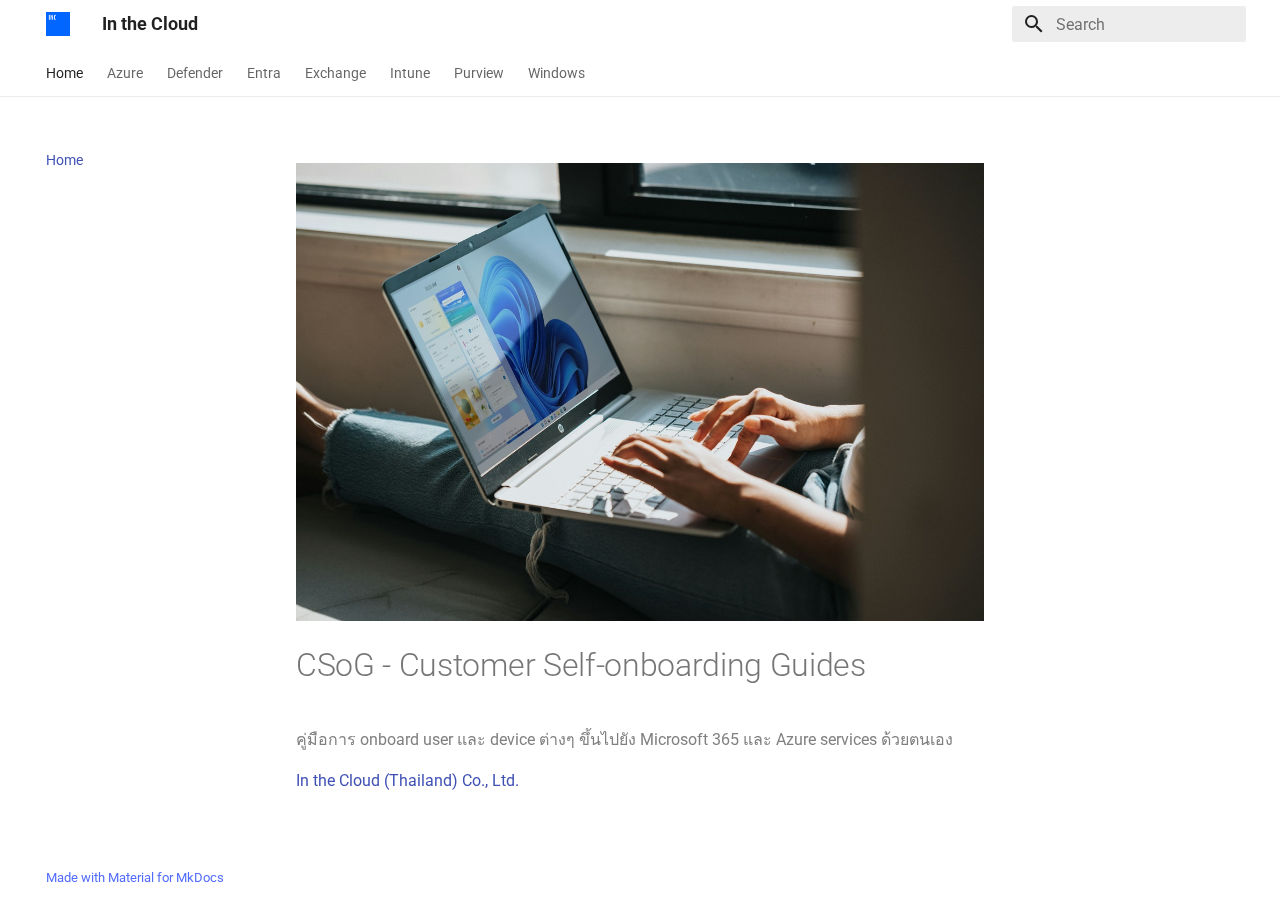
==== index.html @ 85df4d13 "Deployed  with MkDocs version: 1.6.0" ====
<!doctype html>
<html lang="en" class="no-js">
  <head>
    
      <meta charset="utf-8">
      <meta name="viewport" content="width=device-width,initial-scale=1">
      
      
      
        <link rel="canonical" href="https://inthecloud.co.th/cog/">
      
      
      
        <link rel="next" href="ms/defender/Pilot%20and%20deploy%20Microsoft%20Defender%20for%20Identity/">
      
      
      <link rel="icon" href="assets/images/favicon.png">
      <meta name="generator" content="mkdocs-1.6.0, mkdocs-material-9.5.24">
    
    
      
        <title>In the Cloud</title>
      
    
    
      <link rel="stylesheet" href="assets/stylesheets/main.6543a935.min.css">
      
        
        <link rel="stylesheet" href="assets/stylesheets/palette.06af60db.min.css">
      
      


    
    
      
    
    
      
        
        
        <link rel="preconnect" href="https://fonts.gstatic.com" crossorigin>
        <link rel="stylesheet" href="https://fonts.googleapis.com/css?family=Roboto:300,300i,400,400i,700,700i%7CRoboto+Mono:400,400i,700,700i&display=fallback">
        <style>:root{--md-text-font:"Roboto";--md-code-font:"Roboto Mono"}</style>
      
    
    
      <link rel="stylesheet" href="stylesheets/extra.css">
    
    <script>__md_scope=new URL(".",location),__md_hash=e=>[...e].reduce((e,_)=>(e<<5)-e+_.charCodeAt(0),0),__md_get=(e,_=localStorage,t=__md_scope)=>JSON.parse(_.getItem(t.pathname+"."+e)),__md_set=(e,_,t=localStorage,a=__md_scope)=>{try{t.setItem(a.pathname+"."+e,JSON.stringify(_))}catch(e){}}</script>
    
      

    
    
    
  </head>
  
  
    
    
    
    
    
    <body dir="ltr" data-md-color-scheme="default" data-md-color-primary="white" data-md-color-accent="indigo">
  
    
    <input class="md-toggle" data-md-toggle="drawer" type="checkbox" id="__drawer" autocomplete="off">
    <input class="md-toggle" data-md-toggle="search" type="checkbox" id="__search" autocomplete="off">
    <label class="md-overlay" for="__drawer"></label>
    <div data-md-component="skip">
      
        
        <a href="#csog-customer-self-onboarding-guides" class="md-skip">
          Skip to content
        </a>
      
    </div>
    <div data-md-component="announce">
      
    </div>
    
    
      

<header class="md-header" data-md-component="header">
  <nav class="md-header__inner md-grid" aria-label="Header">
    <a href="." title="In the Cloud" class="md-header__button md-logo" aria-label="In the Cloud" data-md-component="logo">
      
  <img src="assets/logo.png" alt="logo">

    </a>
    <label class="md-header__button md-icon" for="__drawer">
      
      <svg xmlns="http://www.w3.org/2000/svg" viewBox="0 0 24 24"><path d="M3 6h18v2H3V6m0 5h18v2H3v-2m0 5h18v2H3v-2Z"/></svg>
    </label>
    <div class="md-header__title" data-md-component="header-title">
      <div class="md-header__ellipsis">
        <div class="md-header__topic">
          <span class="md-ellipsis">
            In the Cloud
          </span>
        </div>
        <div class="md-header__topic" data-md-component="header-topic">
          <span class="md-ellipsis">
            
              Home
            
          </span>
        </div>
      </div>
    </div>
    
      
    
    
    
    
      <label class="md-header__button md-icon" for="__search">
        
        <svg xmlns="http://www.w3.org/2000/svg" viewBox="0 0 24 24"><path d="M9.5 3A6.5 6.5 0 0 1 16 9.5c0 1.61-.59 3.09-1.56 4.23l.27.27h.79l5 5-1.5 1.5-5-5v-.79l-.27-.27A6.516 6.516 0 0 1 9.5 16 6.5 6.5 0 0 1 3 9.5 6.5 6.5 0 0 1 9.5 3m0 2C7 5 5 7 5 9.5S7 14 9.5 14 14 12 14 9.5 12 5 9.5 5Z"/></svg>
      </label>
      <div class="md-search" data-md-component="search" role="dialog">
  <label class="md-search__overlay" for="__search"></label>
  <div class="md-search__inner" role="search">
    <form class="md-search__form" name="search">
      <input type="text" class="md-search__input" name="query" aria-label="Search" placeholder="Search" autocapitalize="off" autocorrect="off" autocomplete="off" spellcheck="false" data-md-component="search-query" required>
      <label class="md-search__icon md-icon" for="__search">
        
        <svg xmlns="http://www.w3.org/2000/svg" viewBox="0 0 24 24"><path d="M9.5 3A6.5 6.5 0 0 1 16 9.5c0 1.61-.59 3.09-1.56 4.23l.27.27h.79l5 5-1.5 1.5-5-5v-.79l-.27-.27A6.516 6.516 0 0 1 9.5 16 6.5 6.5 0 0 1 3 9.5 6.5 6.5 0 0 1 9.5 3m0 2C7 5 5 7 5 9.5S7 14 9.5 14 14 12 14 9.5 12 5 9.5 5Z"/></svg>
        
        <svg xmlns="http://www.w3.org/2000/svg" viewBox="0 0 24 24"><path d="M20 11v2H8l5.5 5.5-1.42 1.42L4.16 12l7.92-7.92L13.5 5.5 8 11h12Z"/></svg>
      </label>
      <nav class="md-search__options" aria-label="Search">
        
        <button type="reset" class="md-search__icon md-icon" title="Clear" aria-label="Clear" tabindex="-1">
          
          <svg xmlns="http://www.w3.org/2000/svg" viewBox="0 0 24 24"><path d="M19 6.41 17.59 5 12 10.59 6.41 5 5 6.41 10.59 12 5 17.59 6.41 19 12 13.41 17.59 19 19 17.59 13.41 12 19 6.41Z"/></svg>
        </button>
      </nav>
      
    </form>
    <div class="md-search__output">
      <div class="md-search__scrollwrap" data-md-scrollfix>
        <div class="md-search-result" data-md-component="search-result">
          <div class="md-search-result__meta">
            Initializing search
          </div>
          <ol class="md-search-result__list" role="presentation"></ol>
        </div>
      </div>
    </div>
  </div>
</div>
    
    
  </nav>
  
</header>
    
    <div class="md-container" data-md-component="container">
      
      
        
          
            
<nav class="md-tabs" aria-label="Tabs" data-md-component="tabs">
  <div class="md-grid">
    <ul class="md-tabs__list">
      
        
  
  
    
  
  
    <li class="md-tabs__item md-tabs__item--active">
      <a href="." class="md-tabs__link">
        
  
    
  
  Home

      </a>
    </li>
  

      
        
  
  
  
    
    
      <li class="md-tabs__item">
        <a href="ms/defender/Pilot%20and%20deploy%20Microsoft%20Defender%20for%20Identity/" class="md-tabs__link">
          
  
  Azure

        </a>
      </li>
    
  

      
        
  
  
  
    
    
      <li class="md-tabs__item">
        <a href="ms/defender/Pilot%20and%20deploy%20Microsoft%20Defender%20for%20Identity/" class="md-tabs__link">
          
  
  Defender

        </a>
      </li>
    
  

      
        
  
  
  
    
    
      <li class="md-tabs__item">
        <a href="ms/defender/Pilot%20and%20deploy%20Microsoft%20Defender%20for%20Identity/" class="md-tabs__link">
          
  
  Entra

        </a>
      </li>
    
  

      
        
  
  
  
    
    
      <li class="md-tabs__item">
        <a href="ms/defender/Pilot%20and%20deploy%20Microsoft%20Defender%20for%20Identity/" class="md-tabs__link">
          
  
  Exchange

        </a>
      </li>
    
  

      
        
  
  
  
    
    
      <li class="md-tabs__item">
        <a href="ms/defender/Pilot%20and%20deploy%20Microsoft%20Defender%20for%20Identity/" class="md-tabs__link">
          
  
  Intune

        </a>
      </li>
    
  

      
        
  
  
  
    
    
      <li class="md-tabs__item">
        <a href="ms/defender/Pilot%20and%20deploy%20Microsoft%20Defender%20for%20Identity/" class="md-tabs__link">
          
  
  Purview

        </a>
      </li>
    
  

      
        
  
  
  
    
    
      <li class="md-tabs__item">
        <a href="ms/defender/Pilot%20and%20deploy%20Microsoft%20Defender%20for%20Identity/" class="md-tabs__link">
          
  
  Windows

        </a>
      </li>
    
  

      
    </ul>
  </div>
</nav>
          
        
      
      <main class="md-main" data-md-component="main">
        <div class="md-main__inner md-grid">
          
            
              
              <div class="md-sidebar md-sidebar--primary" data-md-component="sidebar" data-md-type="navigation" >
                <div class="md-sidebar__scrollwrap">
                  <div class="md-sidebar__inner">
                    


  


<nav class="md-nav md-nav--primary md-nav--lifted" aria-label="Navigation" data-md-level="0">
  <label class="md-nav__title" for="__drawer">
    <a href="." title="In the Cloud" class="md-nav__button md-logo" aria-label="In the Cloud" data-md-component="logo">
      
  <img src="assets/logo.png" alt="logo">

    </a>
    In the Cloud
  </label>
  
  <ul class="md-nav__list" data-md-scrollfix>
    
      
      
  
  
    
  
  
  
    <li class="md-nav__item md-nav__item--active">
      
      <input class="md-nav__toggle md-toggle" type="checkbox" id="__toc">
      
      
        
      
      
      <a href="." class="md-nav__link md-nav__link--active">
        
  
  <span class="md-ellipsis">
    Home
  </span>
  

      </a>
      
    </li>
  

    
      
      
  
  
  
  
    
    
    
      
      
    
    
    <li class="md-nav__item md-nav__item--nested">
      
        
        
        <input class="md-nav__toggle md-toggle " type="checkbox" id="__nav_2" >
        
          
          <label class="md-nav__link" for="__nav_2" id="__nav_2_label" tabindex="0">
            
  
  <span class="md-ellipsis">
    Azure
  </span>
  

            <span class="md-nav__icon md-icon"></span>
          </label>
        
        <nav class="md-nav" data-md-level="1" aria-labelledby="__nav_2_label" aria-expanded="false">
          <label class="md-nav__title" for="__nav_2">
            <span class="md-nav__icon md-icon"></span>
            Azure
          </label>
          <ul class="md-nav__list" data-md-scrollfix>
            
              
                
  
  
  
  
    <li class="md-nav__item">
      <a href="ms/defender/Pilot%20and%20deploy%20Microsoft%20Defender%20for%20Identity/" class="md-nav__link">
        
  
  <span class="md-ellipsis">
    Connect hybrid machines with Azure Arc-enabled servers
  </span>
  

      </a>
    </li>
  

              
            
              
                
  
  
  
  
    <li class="md-nav__item">
      <a href="ms/defender/Pilot%20and%20deploy%20Microsoft%20Defender%20for%20Identity/" class="md-nav__link">
        
  
  <span class="md-ellipsis">
    Connect hybrid machines with Azure Arc-enabled servers
  </span>
  

      </a>
    </li>
  

              
            
          </ul>
        </nav>
      
    </li>
  

    
      
      
  
  
  
  
    
    
    
      
      
    
    
    <li class="md-nav__item md-nav__item--nested">
      
        
        
        <input class="md-nav__toggle md-toggle " type="checkbox" id="__nav_3" >
        
          
          <label class="md-nav__link" for="__nav_3" id="__nav_3_label" tabindex="0">
            
  
  <span class="md-ellipsis">
    Defender
  </span>
  

            <span class="md-nav__icon md-icon"></span>
          </label>
        
        <nav class="md-nav" data-md-level="1" aria-labelledby="__nav_3_label" aria-expanded="false">
          <label class="md-nav__title" for="__nav_3">
            <span class="md-nav__icon md-icon"></span>
            Defender
          </label>
          <ul class="md-nav__list" data-md-scrollfix>
            
              
                
  
  
  
  
    <li class="md-nav__item">
      <a href="ms/defender/Pilot%20and%20deploy%20Microsoft%20Defender%20for%20Identity/" class="md-nav__link">
        
  
  <span class="md-ellipsis">
    Connect hybrid machines with Azure Arc-enabled servers
  </span>
  

      </a>
    </li>
  

              
            
          </ul>
        </nav>
      
    </li>
  

    
      
      
  
  
  
  
    
    
    
      
      
    
    
    <li class="md-nav__item md-nav__item--nested">
      
        
        
        <input class="md-nav__toggle md-toggle " type="checkbox" id="__nav_4" >
        
          
          <label class="md-nav__link" for="__nav_4" id="__nav_4_label" tabindex="0">
            
  
  <span class="md-ellipsis">
    Entra
  </span>
  

            <span class="md-nav__icon md-icon"></span>
          </label>
        
        <nav class="md-nav" data-md-level="1" aria-labelledby="__nav_4_label" aria-expanded="false">
          <label class="md-nav__title" for="__nav_4">
            <span class="md-nav__icon md-icon"></span>
            Entra
          </label>
          <ul class="md-nav__list" data-md-scrollfix>
            
              
                
  
  
  
  
    <li class="md-nav__item">
      <a href="ms/defender/Pilot%20and%20deploy%20Microsoft%20Defender%20for%20Identity/" class="md-nav__link">
        
  
  <span class="md-ellipsis">
    Connect hybrid machines with Azure Arc-enabled servers
  </span>
  

      </a>
    </li>
  

              
            
          </ul>
        </nav>
      
    </li>
  

    
      
      
  
  
  
  
    
    
    
      
      
    
    
    <li class="md-nav__item md-nav__item--nested">
      
        
        
        <input class="md-nav__toggle md-toggle " type="checkbox" id="__nav_5" >
        
          
          <label class="md-nav__link" for="__nav_5" id="__nav_5_label" tabindex="0">
            
  
  <span class="md-ellipsis">
    Exchange
  </span>
  

            <span class="md-nav__icon md-icon"></span>
          </label>
        
        <nav class="md-nav" data-md-level="1" aria-labelledby="__nav_5_label" aria-expanded="false">
          <label class="md-nav__title" for="__nav_5">
            <span class="md-nav__icon md-icon"></span>
            Exchange
          </label>
          <ul class="md-nav__list" data-md-scrollfix>
            
              
                
  
  
  
  
    <li class="md-nav__item">
      <a href="ms/defender/Pilot%20and%20deploy%20Microsoft%20Defender%20for%20Identity/" class="md-nav__link">
        
  
  <span class="md-ellipsis">
    Connect hybrid machines with Azure Arc-enabled servers
  </span>
  

      </a>
    </li>
  

              
            
          </ul>
        </nav>
      
    </li>
  

    
      
      
  
  
  
  
    
    
    
      
      
    
    
    <li class="md-nav__item md-nav__item--nested">
      
        
        
        <input class="md-nav__toggle md-toggle " type="checkbox" id="__nav_6" >
        
          
          <label class="md-nav__link" for="__nav_6" id="__nav_6_label" tabindex="0">
            
  
  <span class="md-ellipsis">
    Intune
  </span>
  

            <span class="md-nav__icon md-icon"></span>
          </label>
        
        <nav class="md-nav" data-md-level="1" aria-labelledby="__nav_6_label" aria-expanded="false">
          <label class="md-nav__title" for="__nav_6">
            <span class="md-nav__icon md-icon"></span>
            Intune
          </label>
          <ul class="md-nav__list" data-md-scrollfix>
            
              
                
  
  
  
  
    <li class="md-nav__item">
      <a href="ms/defender/Pilot%20and%20deploy%20Microsoft%20Defender%20for%20Identity/" class="md-nav__link">
        
  
  <span class="md-ellipsis">
    Connect hybrid machines with Azure Arc-enabled servers
  </span>
  

      </a>
    </li>
  

              
            
          </ul>
        </nav>
      
    </li>
  

    
      
      
  
  
  
  
    
    
    
      
      
    
    
    <li class="md-nav__item md-nav__item--nested">
      
        
        
        <input class="md-nav__toggle md-toggle " type="checkbox" id="__nav_7" >
        
          
          <label class="md-nav__link" for="__nav_7" id="__nav_7_label" tabindex="0">
            
  
  <span class="md-ellipsis">
    Purview
  </span>
  

            <span class="md-nav__icon md-icon"></span>
          </label>
        
        <nav class="md-nav" data-md-level="1" aria-labelledby="__nav_7_label" aria-expanded="false">
          <label class="md-nav__title" for="__nav_7">
            <span class="md-nav__icon md-icon"></span>
            Purview
          </label>
          <ul class="md-nav__list" data-md-scrollfix>
            
              
                
  
  
  
  
    <li class="md-nav__item">
      <a href="ms/defender/Pilot%20and%20deploy%20Microsoft%20Defender%20for%20Identity/" class="md-nav__link">
        
  
  <span class="md-ellipsis">
    Connect hybrid machines with Azure Arc-enabled servers
  </span>
  

      </a>
    </li>
  

              
            
          </ul>
        </nav>
      
    </li>
  

    
      
      
  
  
  
  
    
    
    
      
      
    
    
    <li class="md-nav__item md-nav__item--nested">
      
        
        
        <input class="md-nav__toggle md-toggle " type="checkbox" id="__nav_8" >
        
          
          <label class="md-nav__link" for="__nav_8" id="__nav_8_label" tabindex="0">
            
  
  <span class="md-ellipsis">
    Windows
  </span>
  

            <span class="md-nav__icon md-icon"></span>
          </label>
        
        <nav class="md-nav" data-md-level="1" aria-labelledby="__nav_8_label" aria-expanded="false">
          <label class="md-nav__title" for="__nav_8">
            <span class="md-nav__icon md-icon"></span>
            Windows
          </label>
          <ul class="md-nav__list" data-md-scrollfix>
            
              
                
  
  
  
  
    <li class="md-nav__item">
      <a href="ms/defender/Pilot%20and%20deploy%20Microsoft%20Defender%20for%20Identity/" class="md-nav__link">
        
  
  <span class="md-ellipsis">
    Connect hybrid machines with Azure Arc-enabled servers
  </span>
  

      </a>
    </li>
  

              
            
          </ul>
        </nav>
      
    </li>
  

    
  </ul>
</nav>
                  </div>
                </div>
              </div>
            
            
              
              <div class="md-sidebar md-sidebar--secondary" data-md-component="sidebar" data-md-type="toc" >
                <div class="md-sidebar__scrollwrap">
                  <div class="md-sidebar__inner">
                    

<nav class="md-nav md-nav--secondary" aria-label="Table of contents">
  
  
  
    
  
  
</nav>
                  </div>
                </div>
              </div>
            
          
          
            <div class="md-content" data-md-component="content">
              <article class="md-content__inner md-typeset">
                
                  


<p><img alt="alt text" src="windows-AigsWJmvoEo-unsplash-1.jpg" /></p>
<h1 id="csog-customer-self-onboarding-guides">CSoG - Customer Self-onboarding Guides</h1>
<p>คู่มือการ onboard user และ device ต่างๆ ขึ้นไปยัง Microsoft 365 และ Azure services ด้วยตนเอง</p>
<p><a href="https://inthecloud.co.th">In the Cloud (Thailand) Co., Ltd.</a></p>












                
              </article>
            </div>
          
          
<script>var target=document.getElementById(location.hash.slice(1));target&&target.name&&(target.checked=target.name.startsWith("__tabbed_"))</script>
        </div>
        
          <button type="button" class="md-top md-icon" data-md-component="top" hidden>
  
  <svg xmlns="http://www.w3.org/2000/svg" viewBox="0 0 24 24"><path d="M13 20h-2V8l-5.5 5.5-1.42-1.42L12 4.16l7.92 7.92-1.42 1.42L13 8v12Z"/></svg>
  Back to top
</button>
        
      </main>
      
        <footer class="md-footer">
  
  <div class="md-footer-meta md-typeset">
    <div class="md-footer-meta__inner md-grid">
      <div class="md-copyright">
  
  
    Made with
    <a href="https://squidfunk.github.io/mkdocs-material/" target="_blank" rel="noopener">
      Material for MkDocs
    </a>
  
</div>
      
    </div>
  </div>
</footer>
      
    </div>
    <div class="md-dialog" data-md-component="dialog">
      <div class="md-dialog__inner md-typeset"></div>
    </div>
    
    
    <script id="__config" type="application/json">{"base": ".", "features": ["navigation.tabs", "navigation.path", "navigation.top"], "search": "assets/javascripts/workers/search.b8dbb3d2.min.js", "translations": {"clipboard.copied": "Copied to clipboard", "clipboard.copy": "Copy to clipboard", "search.result.more.one": "1 more on this page", "search.result.more.other": "# more on this page", "search.result.none": "No matching documents", "search.result.one": "1 matching document", "search.result.other": "# matching documents", "search.result.placeholder": "Type to start searching", "search.result.term.missing": "Missing", "select.version": "Select version"}}</script>
    
    
      <script src="assets/javascripts/bundle.081f42fc.min.js"></script>
      
    
  </body>
</html>
---- assets/stylesheets/main.6543a935.min.css ----
@charset "UTF-8";html{-webkit-text-size-adjust:none;-moz-text-size-adjust:none;text-size-adjust:none;box-sizing:border-box}*,:after,:before{box-sizing:inherit}@media (prefers-reduced-motion){*,:after,:before{transition:none!important}}body{margin:0}a,button,input,label{-webkit-tap-highlight-color:transparent}a{color:inherit;text-decoration:none}hr{border:0;box-sizing:initial;display:block;height:.05rem;overflow:visible;padding:0}small{font-size:80%}sub,sup{line-height:1em}img{border-style:none}table{border-collapse:initial;border-spacing:0}td,th{font-weight:400;vertical-align:top}button{background:#0000;border:0;font-family:inherit;font-size:inherit;margin:0;padding:0}input{border:0;outline:none}:root{--md-primary-fg-color:#4051b5;--md-primary-fg-color--light:#5d6cc0;--md-primary-fg-color--dark:#303fa1;--md-primary-bg-color:#fff;--md-primary-bg-color--light:#ffffffb3;--md-accent-fg-color:#526cfe;--md-accent-fg-color--transparent:#526cfe1a;--md-accent-bg-color:#fff;--md-accent-bg-color--light:#ffffffb3}[data-md-color-scheme=default]{color-scheme:light}[data-md-color-scheme=default] img[src$="#gh-dark-mode-only"],[data-md-color-scheme=default] img[src$="#only-dark"]{display:none}:root,[data-md-color-scheme=default]{--md-hue:225deg;--md-default-fg-color:#000000de;--md-default-fg-color--light:#0000008a;--md-default-fg-color--lighter:#00000052;--md-default-fg-color--lightest:#00000012;--md-default-bg-color:#fff;--md-default-bg-color--light:#ffffffb3;--md-default-bg-color--lighter:#ffffff4d;--md-default-bg-color--lightest:#ffffff1f;--md-code-fg-color:#36464e;--md-code-bg-color:#f5f5f5;--md-code-hl-color:#4287ff;--md-code-hl-color--light:#4287ff1a;--md-code-hl-number-color:#d52a2a;--md-code-hl-special-color:#db1457;--md-code-hl-function-color:#a846b9;--md-code-hl-constant-color:#6e59d9;--md-code-hl-keyword-color:#3f6ec6;--md-code-hl-string-color:#1c7d4d;--md-code-hl-name-color:var(--md-code-fg-color);--md-code-hl-operator-color:var(--md-default-fg-color--light);--md-code-hl-punctuation-color:var(--md-default-fg-color--light);--md-code-hl-comment-color:var(--md-default-fg-color--light);--md-code-hl-generic-color:var(--md-default-fg-color--light);--md-code-hl-variable-color:var(--md-default-fg-color--light);--md-typeset-color:var(--md-default-fg-color);--md-typeset-a-color:var(--md-primary-fg-color);--md-typeset-del-color:#f5503d26;--md-typeset-ins-color:#0bd57026;--md-typeset-kbd-color:#fafafa;--md-typeset-kbd-accent-color:#fff;--md-typeset-kbd-border-color:#b8b8b8;--md-typeset-mark-color:#ffff0080;--md-typeset-table-color:#0000001f;--md-typeset-table-color--light:rgba(0,0,0,.035);--md-admonition-fg-color:var(--md-default-fg-color);--md-admonition-bg-color:var(--md-default-bg-color);--md-warning-fg-color:#000000de;--md-warning-bg-color:#ff9;--md-footer-fg-color:#fff;--md-footer-fg-color--light:#ffffffb3;--md-footer-fg-color--lighter:#ffffff73;--md-footer-bg-color:#000000de;--md-footer-bg-color--dark:#00000052;--md-shadow-z1:0 0.2rem 0.5rem #0000000d,0 0 0.05rem #0000001a;--md-shadow-z2:0 0.2rem 0.5rem #0000001a,0 0 0.05rem #00000040;--md-shadow-z3:0 0.2rem 0.5rem #0003,0 0 0.05rem #00000059}.md-icon svg{fill:currentcolor;display:block;height:1.2rem;width:1.2rem}body{-webkit-font-smoothing:antialiased;-moz-osx-font-smoothing:grayscale;--md-text-font-family:var(--md-text-font,_),-apple-system,BlinkMacSystemFont,Helvetica,Arial,sans-serif;--md-code-font-family:var(--md-code-font,_),SFMono-Regular,Consolas,Menlo,monospace}aside,body,input{font-feature-settings:"kern","liga";color:var(--md-typeset-color);font-family:var(--md-text-font-family)}code,kbd,pre{font-feature-settings:"kern";font-family:var(--md-code-font-family)}:root{--md-typeset-table-sort-icon:url('data:image/svg+xml;charset=utf-8,<svg xmlns="http://www.w3.org/2000/svg" viewBox="0 0 24 24"><path d="m18 21-4-4h3V7h-3l4-4 4 4h-3v10h3M2 19v-2h10v2M2 13v-2h7v2M2 7V5h4v2H2Z"/></svg>');--md-typeset-table-sort-icon--asc:url('data:image/svg+xml;charset=utf-8,<svg xmlns="http://www.w3.org/2000/svg" viewBox="0 0 24 24"><path d="M19 17h3l-4 4-4-4h3V3h2M2 17h10v2H2M6 5v2H2V5m0 6h7v2H2v-2Z"/></svg>');--md-typeset-table-sort-icon--desc:url('data:image/svg+xml;charset=utf-8,<svg xmlns="http://www.w3.org/2000/svg" viewBox="0 0 24 24"><path d="M19 7h3l-4-4-4 4h3v14h2M2 17h10v2H2M6 5v2H2V5m0 6h7v2H2v-2Z"/></svg>')}.md-typeset{-webkit-print-color-adjust:exact;color-adjust:exact;font-size:.8rem;line-height:1.6}@media print{.md-typeset{font-size:.68rem}}.md-typeset blockquote,.md-typeset dl,.md-typeset figure,.md-typeset ol,.md-typeset pre,.md-typeset ul{margin-bottom:1em;margin-top:1em}.md-typeset h1{color:var(--md-default-fg-color--light);font-size:2em;line-height:1.3;margin:0 0 1.25em}.md-typeset h1,.md-typeset h2{font-weight:300;letter-spacing:-.01em}.md-typeset h2{font-size:1.5625em;line-height:1.4;margin:1.6em 0 .64em}.md-typeset h3{font-size:1.25em;font-weight:400;letter-spacing:-.01em;line-height:1.5;margin:1.6em 0 .8em}.md-typeset h2+h3{margin-top:.8em}.md-typeset h4{font-weight:700;letter-spacing:-.01em;margin:1em 0}.md-typeset h5,.md-typeset h6{color:var(--md-default-fg-color--light);font-size:.8em;font-weight:700;letter-spacing:-.01em;margin:1.25em 0}.md-typeset h5{text-transform:uppercase}.md-typeset hr{border-bottom:.05rem solid var(--md-default-fg-color--lightest);display:flow-root;margin:1.5em 0}.md-typeset a{color:var(--md-typeset-a-color);word-break:break-word}.md-typeset a,.md-typeset a:before{transition:color 125ms}.md-typeset a:focus,.md-typeset a:hover{color:var(--md-accent-fg-color)}.md-typeset a:focus code,.md-typeset a:hover code{background-color:var(--md-accent-fg-color--transparent)}.md-typeset a code{color:currentcolor;transition:background-color 125ms}.md-typeset a.focus-visible{outline-color:var(--md-accent-fg-color);outline-offset:.2rem}.md-typeset code,.md-typeset kbd,.md-typeset pre{color:var(--md-code-fg-color);direction:ltr;font-variant-ligatures:none}@media print{.md-typeset code,.md-typeset kbd,.md-typeset pre{white-space:pre-wrap}}.md-typeset code{background-color:var(--md-code-bg-color);border-radius:.1rem;-webkit-box-decoration-break:clone;box-decoration-break:clone;font-size:.85em;padding:0 .2941176471em;word-break:break-word}.md-typeset code:not(.focus-visible){-webkit-tap-highlight-color:transparent;outline:none}.md-typeset pre{display:flow-root;line-height:1.4;position:relative}.md-typeset pre>code{-webkit-box-decoration-break:slice;box-decoration-break:slice;box-shadow:none;display:block;margin:0;outline-color:var(--md-accent-fg-color);overflow:auto;padding:.7720588235em 1.1764705882em;scrollbar-color:var(--md-default-fg-color--lighter) #0000;scrollbar-width:thin;touch-action:auto;word-break:normal}.md-typeset pre>code:hover{scrollbar-color:var(--md-accent-fg-color) #0000}.md-typeset pre>code::-webkit-scrollbar{height:.2rem;width:.2rem}.md-typeset pre>code::-webkit-scrollbar-thumb{background-color:var(--md-default-fg-color--lighter)}.md-typeset pre>code::-webkit-scrollbar-thumb:hover{background-color:var(--md-accent-fg-color)}.md-typeset kbd{background-color:var(--md-typeset-kbd-color);border-radius:.1rem;box-shadow:0 .1rem 0 .05rem var(--md-typeset-kbd-border-color),0 .1rem 0 var(--md-typeset-kbd-border-color),0 -.1rem .2rem var(--md-typeset-kbd-accent-color) inset;color:var(--md-default-fg-color);display:inline-block;font-size:.75em;padding:0 .6666666667em;vertical-align:text-top;word-break:break-word}.md-typeset mark{background-color:var(--md-typeset-mark-color);-webkit-box-decoration-break:clone;box-decoration-break:clone;color:inherit;word-break:break-word}.md-typeset abbr{border-bottom:.05rem dotted var(--md-default-fg-color--light);cursor:help;text-decoration:none}.md-typeset small{opacity:.75}[dir=ltr] .md-typeset sub,[dir=ltr] .md-typeset sup{margin-left:.078125em}[dir=rtl] .md-typeset sub,[dir=rtl] .md-typeset sup{margin-right:.078125em}[dir=ltr] .md-typeset blockquote{padding-left:.6rem}[dir=rtl] .md-typeset blockquote{padding-right:.6rem}[dir=ltr] .md-typeset blockquote{border-left:.2rem solid var(--md-default-fg-color--lighter)}[dir=rtl] .md-typeset blockquote{border-right:.2rem solid var(--md-default-fg-color--lighter)}.md-typeset blockquote{color:var(--md-default-fg-color--light);margin-left:0;margin-right:0}.md-typeset ul{list-style-type:disc}[dir=ltr] .md-typeset ol,[dir=ltr] .md-typeset ul{margin-left:.625em}[dir=rtl] .md-typeset ol,[dir=rtl] .md-typeset ul{margin-right:.625em}.md-typeset ol,.md-typeset ul{padding:0}.md-typeset ol:not([hidden]),.md-typeset ul:not([hidden]){display:flow-root}.md-typeset ol ol,.md-typeset ul ol{list-style-type:lower-alpha}.md-typeset ol ol ol,.md-typeset ul ol ol{list-style-type:lower-roman}[dir=ltr] .md-typeset ol li,[dir=ltr] .md-typeset ul li{margin-left:1.25em}[dir=rtl] .md-typeset ol li,[dir=rtl] .md-typeset ul li{margin-right:1.25em}.md-typeset ol li,.md-typeset ul li{margin-bottom:.5em}.md-typeset ol li blockquote,.md-typeset ol li p,.md-typeset ul li blockquote,.md-typeset ul li p{margin:.5em 0}.md-typeset ol li:last-child,.md-typeset ul li:last-child{margin-bottom:0}[dir=ltr] .md-typeset ol li ol,[dir=ltr] .md-typeset ol li ul,[dir=ltr] .md-typeset ul li ol,[dir=ltr] .md-typeset ul li ul{margin-left:.625em}[dir=rtl] .md-typeset ol li ol,[dir=rtl] .md-typeset ol li ul,[dir=rtl] .md-typeset ul li ol,[dir=rtl] .md-typeset ul li ul{margin-right:.625em}.md-typeset ol li ol,.md-typeset ol li ul,.md-typeset ul li ol,.md-typeset ul li ul{margin-bottom:.5em;margin-top:.5em}[dir=ltr] .md-typeset dd{margin-left:1.875em}[dir=rtl] .md-typeset dd{margin-right:1.875em}.md-typeset dd{margin-bottom:1.5em;margin-top:1em}.md-typeset img,.md-typeset svg,.md-typeset video{height:auto;max-width:100%}.md-typeset img[align=left]{margin:1em 1em 1em 0}.md-typeset img[align=right]{margin:1em 0 1em 1em}.md-typeset img[align]:only-child{margin-top:0}.md-typeset figure{display:flow-root;margin:1em auto;max-width:100%;text-align:center;width:-moz-fit-content;width:fit-content}.md-typeset figure img{display:block;margin:0 auto}.md-typeset figcaption{font-style:italic;margin:1em auto;max-width:24rem}.md-typeset iframe{max-width:100%}.md-typeset table:not([class]){background-color:var(--md-default-bg-color);border:.05rem solid var(--md-typeset-table-color);border-radius:.1rem;display:inline-block;font-size:.64rem;max-width:100%;overflow:auto;touch-action:auto}@media print{.md-typeset table:not([class]){display:table}}.md-typeset table:not([class])+*{margin-top:1.5em}.md-typeset table:not([class]) td>:first-child,.md-typeset table:not([class]) th>:first-child{margin-top:0}.md-typeset table:not([class]) td>:last-child,.md-typeset table:not([class]) th>:last-child{margin-bottom:0}.md-typeset table:not([class]) td:not([align]),.md-typeset table:not([class]) th:not([align]){text-align:left}[dir=rtl] .md-typeset table:not([class]) td:not([align]),[dir=rtl] .md-typeset table:not([class]) th:not([align]){text-align:right}.md-typeset table:not([class]) th{font-weight:700;min-width:5rem;padding:.9375em 1.25em;vertical-align:top}.md-typeset table:not([class]) td{border-top:.05rem solid var(--md-typeset-table-color);padding:.9375em 1.25em;vertical-align:top}.md-typeset table:not([class]) tbody tr{transition:background-color 125ms}.md-typeset table:not([class]) tbody tr:hover{background-color:var(--md-typeset-table-color--light);box-shadow:0 .05rem 0 var(--md-default-bg-color) inset}.md-typeset table:not([class]) a{word-break:normal}.md-typeset table th[role=columnheader]{cursor:pointer}[dir=ltr] .md-typeset table th[role=columnheader]:after{margin-left:.5em}[dir=rtl] .md-typeset table th[role=columnheader]:after{margin-right:.5em}.md-typeset table th[role=columnheader]:after{content:"";display:inline-block;height:1.2em;-webkit-mask-image:var(--md-typeset-table-sort-icon);mask-image:var(--md-typeset-table-sort-icon);-webkit-mask-repeat:no-repeat;mask-repeat:no-repeat;-webkit-mask-size:contain;mask-size:contain;transition:background-color 125ms;vertical-align:text-bottom;width:1.2em}.md-typeset table th[role=columnheader]:hover:after{background-color:var(--md-default-fg-color--lighter)}.md-typeset table th[role=columnheader][aria-sort=ascending]:after{background-color:var(--md-default-fg-color--light);-webkit-mask-image:var(--md-typeset-table-sort-icon--asc);mask-image:var(--md-typeset-table-sort-icon--asc)}.md-typeset table th[role=columnheader][aria-sort=descending]:after{background-color:var(--md-default-fg-color--light);-webkit-mask-image:var(--md-typeset-table-sort-icon--desc);mask-image:var(--md-typeset-table-sort-icon--desc)}.md-typeset__scrollwrap{margin:1em -.8rem;overflow-x:auto;touch-action:auto}.md-typeset__table{display:inline-block;margin-bottom:.5em;padding:0 .8rem}@media print{.md-typeset__table{display:block}}html .md-typeset__table table{display:table;margin:0;overflow:hidden;width:100%}@media screen and (max-width:44.984375em){.md-content__inner>pre{margin:1em -.8rem}.md-content__inner>pre code{border-radius:0}}.md-typeset .md-author{border-radius:100%;display:block;flex-shrink:0;height:1.6rem;overflow:hidden;position:relative;transition:color 125ms,transform 125ms;width:1.6rem}.md-typeset .md-author img{display:block}.md-typeset .md-author--more{background:var(--md-default-fg-color--lightest);color:var(--md-default-fg-color--lighter);font-size:.6rem;font-weight:700;line-height:1.6rem;text-align:center}.md-typeset .md-author--long{height:2.4rem;width:2.4rem}.md-typeset a.md-author{transform:scale(1)}.md-typeset a.md-author img{border-radius:100%;filter:grayscale(100%) opacity(75%);transition:filter 125ms}.md-typeset a.md-author:focus,.md-typeset a.md-author:hover{transform:scale(1.1);z-index:1}.md-typeset a.md-author:focus img,.md-typeset a.md-author:hover img{filter:grayscale(0)}.md-banner{background-color:var(--md-footer-bg-color);color:var(--md-footer-fg-color);overflow:auto}@media print{.md-banner{display:none}}.md-banner--warning{background-color:var(--md-warning-bg-color);color:var(--md-warning-fg-color)}.md-banner__inner{font-size:.7rem;margin:.6rem auto;padding:0 .8rem}[dir=ltr] .md-banner__button{float:right}[dir=rtl] .md-banner__button{float:left}.md-banner__button{color:inherit;cursor:pointer;transition:opacity .25s}.no-js .md-banner__button{display:none}.md-banner__button:hover{opacity:.7}html{font-size:125%;height:100%;overflow-x:hidden}@media screen and (min-width:100em){html{font-size:137.5%}}@media screen and (min-width:125em){html{font-size:150%}}body{background-color:var(--md-default-bg-color);display:flex;flex-direction:column;font-size:.5rem;min-height:100%;position:relative;width:100%}@media print{body{display:block}}@media screen and (max-width:59.984375em){body[data-md-scrolllock]{position:fixed}}.md-grid{margin-left:auto;margin-right:auto;max-width:61rem}.md-container{display:flex;flex-direction:column;flex-grow:1}@media print{.md-container{display:block}}.md-main{flex-grow:1}.md-main__inner{display:flex;height:100%;margin-top:1.5rem}.md-ellipsis{overflow:hidden;text-overflow:ellipsis}.md-toggle{display:none}.md-option{height:0;opacity:0;position:absolute;width:0}.md-option:checked+label:not([hidden]){display:block}.md-option.focus-visible+label{outline-color:var(--md-accent-fg-color);outline-style:auto}.md-skip{background-color:var(--md-default-fg-color);border-radius:.1rem;color:var(--md-default-bg-color);font-size:.64rem;margin:.5rem;opacity:0;outline-color:var(--md-accent-fg-color);padding:.3rem .5rem;position:fixed;transform:translateY(.4rem);z-index:-1}.md-skip:focus{opacity:1;transform:translateY(0);transition:transform .25s cubic-bezier(.4,0,.2,1),opacity 175ms 75ms;z-index:10}@page{margin:25mm}:root{--md-clipboard-icon:url('data:image/svg+xml;charset=utf-8,<svg xmlns="http://www.w3.org/2000/svg" viewBox="0 0 24 24"><path d="M19 21H8V7h11m0-2H8a2 2 0 0 0-2 2v14a2 2 0 0 0 2 2h11a2 2 0 0 0 2-2V7a2 2 0 0 0-2-2m-3-4H4a2 2 0 0 0-2 2v14h2V3h12V1Z"/></svg>')}.md-clipboard{border-radius:.1rem;color:var(--md-default-fg-color--lightest);cursor:pointer;height:1.5em;outline-color:var(--md-accent-fg-color);outline-offset:.1rem;position:absolute;right:.5em;top:.5em;transition:color .25s;width:1.5em;z-index:1}@media print{.md-clipboard{display:none}}.md-clipboard:not(.focus-visible){-webkit-tap-highlight-color:transparent;outline:none}:hover>.md-clipboard{color:var(--md-default-fg-color--light)}.md-clipboard:focus,.md-clipboard:hover{color:var(--md-accent-fg-color)}.md-clipboard:after{background-color:currentcolor;content:"";display:block;height:1.125em;margin:0 auto;-webkit-mask-image:var(--md-clipboard-icon);mask-image:var(--md-clipboard-icon);-webkit-mask-position:center;mask-position:center;-webkit-mask-repeat:no-repeat;mask-repeat:no-repeat;-webkit-mask-size:contain;mask-size:contain;width:1.125em}.md-clipboard--inline{cursor:pointer}.md-clipboard--inline code{transition:color .25s,background-color .25s}.md-clipboard--inline:focus code,.md-clipboard--inline:hover code{background-color:var(--md-accent-fg-color--transparent);color:var(--md-accent-fg-color)}.md-typeset .md-code__content{display:grid}@keyframes consent{0%{opacity:0;transform:translateY(100%)}to{opacity:1;transform:translateY(0)}}@keyframes overlay{0%{opacity:0}to{opacity:1}}.md-consent__overlay{animation:overlay .25s both;-webkit-backdrop-filter:blur(.1rem);backdrop-filter:blur(.1rem);background-color:#0000008a;height:100%;opacity:1;position:fixed;top:0;width:100%;z-index:5}.md-consent__inner{animation:consent .5s cubic-bezier(.1,.7,.1,1) both;background-color:var(--md-default-bg-color);border:0;border-radius:.1rem;bottom:0;box-shadow:0 0 .2rem #0000001a,0 .2rem .4rem #0003;max-height:100%;overflow:auto;padding:0;position:fixed;width:100%;z-index:5}.md-consent__form{padding:.8rem}.md-consent__settings{display:none;margin:1em 0}input:checked+.md-consent__settings{display:block}.md-consent__controls{margin-bottom:.8rem}.md-typeset .md-consent__controls .md-button{display:inline}@media screen and (max-width:44.984375em){.md-typeset .md-consent__controls .md-button{display:block;margin-top:.4rem;text-align:center;width:100%}}.md-consent label{cursor:pointer}.md-content{flex-grow:1;min-width:0}.md-content__inner{margin:0 .8rem 1.2rem;padding-top:.6rem}@media screen and (min-width:76.25em){[dir=ltr] .md-sidebar--primary:not([hidden])~.md-content>.md-content__inner{margin-left:1.2rem}[dir=ltr] .md-sidebar--secondary:not([hidden])~.md-content>.md-content__inner,[dir=rtl] .md-sidebar--primary:not([hidden])~.md-content>.md-content__inner{margin-right:1.2rem}[dir=rtl] .md-sidebar--secondary:not([hidden])~.md-content>.md-content__inner{margin-left:1.2rem}}.md-content__inner:before{content:"";display:block;height:.4rem}.md-content__inner>:last-child{margin-bottom:0}[dir=ltr] .md-content__button{float:right}[dir=rtl] .md-content__button{float:left}[dir=ltr] .md-content__button{margin-left:.4rem}[dir=rtl] .md-content__button{margin-right:.4rem}.md-content__button{margin:.4rem 0;padding:0}@media print{.md-content__button{display:none}}.md-typeset .md-content__button{color:var(--md-default-fg-color--lighter)}.md-content__button svg{display:inline;vertical-align:top}[dir=rtl] .md-content__button svg{transform:scaleX(-1)}[dir=ltr] .md-dialog{right:.8rem}[dir=rtl] .md-dialog{left:.8rem}.md-dialog{background-color:var(--md-default-fg-color);border-radius:.1rem;bottom:.8rem;box-shadow:var(--md-shadow-z3);min-width:11.1rem;opacity:0;padding:.4rem .6rem;pointer-events:none;position:fixed;transform:translateY(100%);transition:transform 0ms .4s,opacity .4s;z-index:4}@media print{.md-dialog{display:none}}.md-dialog--active{opacity:1;pointer-events:auto;transform:translateY(0);transition:transform .4s cubic-bezier(.075,.85,.175,1),opacity .4s}.md-dialog__inner{color:var(--md-default-bg-color);font-size:.7rem}.md-feedback{margin:2em 0 1em;text-align:center}.md-feedback fieldset{border:none;margin:0;padding:0}.md-feedback__title{font-weight:700;margin:1em auto}.md-feedback__inner{position:relative}.md-feedback__list{display:flex;flex-wrap:wrap;place-content:baseline center;position:relative}.md-feedback__list:hover .md-icon:not(:disabled){color:var(--md-default-fg-color--lighter)}:disabled .md-feedback__list{min-height:1.8rem}.md-feedback__icon{color:var(--md-default-fg-color--light);cursor:pointer;flex-shrink:0;margin:0 .1rem;transition:color 125ms}.md-feedback__icon:not(:disabled).md-icon:hover{color:var(--md-accent-fg-color)}.md-feedback__icon:disabled{color:var(--md-default-fg-color--lightest);pointer-events:none}.md-feedback__note{opacity:0;position:relative;transform:translateY(.4rem);transition:transform .4s cubic-bezier(.1,.7,.1,1),opacity .15s}.md-feedback__note>*{margin:0 auto;max-width:16rem}:disabled .md-feedback__note{opacity:1;transform:translateY(0)}.md-footer{background-color:var(--md-footer-bg-color);color:var(--md-footer-fg-color)}@media print{.md-footer{display:none}}.md-footer__inner{justify-content:space-between;overflow:auto;padding:.2rem}.md-footer__inner:not([hidden]){display:flex}.md-footer__link{align-items:end;display:flex;flex-grow:0.01;margin-bottom:.4rem;margin-top:1rem;max-width:100%;outline-color:var(--md-accent-fg-color);overflow:hidden;transition:opacity .25s}.md-footer__link:focus,.md-footer__link:hover{opacity:.7}[dir=rtl] .md-footer__link svg{transform:scaleX(-1)}@media screen and (max-width:44.984375em){.md-footer__link--prev{flex-shrink:0}.md-footer__link--prev .md-footer__title{display:none}}[dir=ltr] .md-footer__link--next{margin-left:auto}[dir=rtl] .md-footer__link--next{margin-right:auto}.md-footer__link--next{text-align:right}[dir=rtl] .md-footer__link--next{text-align:left}.md-footer__title{flex-grow:1;font-size:.9rem;margin-bottom:.7rem;max-width:calc(100% - 2.4rem);padding:0 1rem;white-space:nowrap}.md-footer__button{margin:.2rem;padding:.4rem}.md-footer__direction{font-size:.64rem;opacity:.7}.md-footer-meta{background-color:var(--md-footer-bg-color--dark)}.md-footer-meta__inner{display:flex;flex-wrap:wrap;justify-content:space-between;padding:.2rem}html .md-footer-meta.md-typeset a{color:var(--md-footer-fg-color--light)}html .md-footer-meta.md-typeset a:focus,html .md-footer-meta.md-typeset a:hover{color:var(--md-footer-fg-color)}.md-copyright{color:var(--md-footer-fg-color--lighter);font-size:.64rem;margin:auto .6rem;padding:.4rem 0;width:100%}@media screen and (min-width:45em){.md-copyright{width:auto}}.md-copyright__highlight{color:var(--md-footer-fg-color--light)}.md-social{display:inline-flex;gap:.2rem;margin:0 .4rem;padding:.2rem 0 .6rem}@media screen and (min-width:45em){.md-social{padding:.6rem 0}}.md-social__link{display:inline-block;height:1.6rem;text-align:center;width:1.6rem}.md-social__link:before{line-height:1.9}.md-social__link svg{fill:currentcolor;max-height:.8rem;vertical-align:-25%}.md-typeset .md-button{border:.1rem solid;border-radius:.1rem;color:var(--md-primary-fg-color);cursor:pointer;display:inline-block;font-weight:700;padding:.625em 2em;transition:color 125ms,background-color 125ms,border-color 125ms}.md-typeset .md-button--primary{background-color:var(--md-primary-fg-color);border-color:var(--md-primary-fg-color);color:var(--md-primary-bg-color)}.md-typeset .md-button:focus,.md-typeset .md-button:hover{background-color:var(--md-accent-fg-color);border-color:var(--md-accent-fg-color);color:var(--md-accent-bg-color)}[dir=ltr] .md-typeset .md-input{border-top-left-radius:.1rem}[dir=ltr] .md-typeset .md-input,[dir=rtl] .md-typeset .md-input{border-top-right-radius:.1rem}[dir=rtl] .md-typeset .md-input{border-top-left-radius:.1rem}.md-typeset .md-input{border-bottom:.1rem solid var(--md-default-fg-color--lighter);box-shadow:var(--md-shadow-z1);font-size:.8rem;height:1.8rem;padding:0 .6rem;transition:border .25s,box-shadow .25s}.md-typeset .md-input:focus,.md-typeset .md-input:hover{border-bottom-color:var(--md-accent-fg-color);box-shadow:var(--md-shadow-z2)}.md-typeset .md-input--stretch{width:100%}.md-header{background-color:var(--md-primary-fg-color);box-shadow:0 0 .2rem #0000,0 .2rem .4rem #0000;color:var(--md-primary-bg-color);display:block;left:0;position:sticky;right:0;top:0;z-index:4}@media print{.md-header{display:none}}.md-header[hidden]{transform:translateY(-100%);transition:transform .25s cubic-bezier(.8,0,.6,1),box-shadow .25s}.md-header--shadow{box-shadow:0 0 .2rem #0000001a,0 .2rem .4rem #0003;transition:transform .25s cubic-bezier(.1,.7,.1,1),box-shadow .25s}.md-header__inner{align-items:center;display:flex;padding:0 .2rem}.md-header__button{color:currentcolor;cursor:pointer;margin:.2rem;outline-color:var(--md-accent-fg-color);padding:.4rem;position:relative;transition:opacity .25s;vertical-align:middle;z-index:1}.md-header__button:hover{opacity:.7}.md-header__button:not([hidden]){display:inline-block}.md-header__button:not(.focus-visible){-webkit-tap-highlight-color:transparent;outline:none}.md-header__button.md-logo{margin:.2rem;padding:.4rem}@media screen and (max-width:76.234375em){.md-header__button.md-logo{display:none}}.md-header__button.md-logo img,.md-header__button.md-logo svg{fill:currentcolor;display:block;height:1.2rem;width:auto}@media screen and (min-width:60em){.md-header__button[for=__search]{display:none}}.no-js .md-header__button[for=__search]{display:none}[dir=rtl] .md-header__button[for=__search] svg{transform:scaleX(-1)}@media screen and (min-width:76.25em){.md-header__button[for=__drawer]{display:none}}.md-header__topic{display:flex;max-width:100%;position:absolute;transition:transform .4s cubic-bezier(.1,.7,.1,1),opacity .15s;white-space:nowrap}.md-header__topic+.md-header__topic{opacity:0;pointer-events:none;transform:translateX(1.25rem);transition:transform .4s cubic-bezier(1,.7,.1,.1),opacity .15s;z-index:-1}[dir=rtl] .md-header__topic+.md-header__topic{transform:translateX(-1.25rem)}.md-header__topic:first-child{font-weight:700}[dir=ltr] .md-header__title{margin-left:1rem;margin-right:.4rem}[dir=rtl] .md-header__title{margin-left:.4rem;margin-right:1rem}.md-header__title{flex-grow:1;font-size:.9rem;height:2.4rem;line-height:2.4rem}.md-header__title--active .md-header__topic{opacity:0;pointer-events:none;transform:translateX(-1.25rem);transition:transform .4s cubic-bezier(1,.7,.1,.1),opacity .15s;z-index:-1}[dir=rtl] .md-header__title--active .md-header__topic{transform:translateX(1.25rem)}.md-header__title--active .md-header__topic+.md-header__topic{opacity:1;pointer-events:auto;transform:translateX(0);transition:transform .4s cubic-bezier(.1,.7,.1,1),opacity .15s;z-index:0}.md-header__title>.md-header__ellipsis{height:100%;position:relative;width:100%}.md-header__option{display:flex;flex-shrink:0;max-width:100%;transition:max-width 0ms .25s,opacity .25s .25s;white-space:nowrap}[data-md-toggle=search]:checked~.md-header .md-header__option{max-width:0;opacity:0;transition:max-width 0ms,opacity 0ms}.md-header__option>input{bottom:0}.md-header__source{display:none}@media screen and (min-width:60em){[dir=ltr] .md-header__source{margin-left:1rem}[dir=rtl] .md-header__source{margin-right:1rem}.md-header__source{display:block;max-width:11.7rem;width:11.7rem}}@media screen and (min-width:76.25em){[dir=ltr] .md-header__source{margin-left:1.4rem}[dir=rtl] .md-header__source{margin-right:1.4rem}}.md-meta{color:var(--md-default-fg-color--light);font-size:.7rem;line-height:1.3}.md-meta__list{display:inline-flex;flex-wrap:wrap;list-style:none;margin:0;padding:0}.md-meta__item:not(:last-child):after{content:"·";margin-left:.2rem;margin-right:.2rem}.md-meta__link{color:var(--md-typeset-a-color)}.md-meta__link:focus,.md-meta__link:hover{color:var(--md-accent-fg-color)}.md-draft{background-color:#ff1744;border-radius:.125em;color:#fff;display:inline-block;font-weight:700;padding-left:.5714285714em;padding-right:.5714285714em}:root{--md-nav-icon--prev:url('data:image/svg+xml;charset=utf-8,<svg xmlns="http://www.w3.org/2000/svg" viewBox="0 0 24 24"><path d="M20 11v2H8l5.5 5.5-1.42 1.42L4.16 12l7.92-7.92L13.5 5.5 8 11h12Z"/></svg>');--md-nav-icon--next:url('data:image/svg+xml;charset=utf-8,<svg xmlns="http://www.w3.org/2000/svg" viewBox="0 0 24 24"><path d="M8.59 16.58 13.17 12 8.59 7.41 10 6l6 6-6 6-1.41-1.42Z"/></svg>');--md-toc-icon:url('data:image/svg+xml;charset=utf-8,<svg xmlns="http://www.w3.org/2000/svg" viewBox="0 0 24 24"><path d="M3 9h14V7H3v2m0 4h14v-2H3v2m0 4h14v-2H3v2m16 0h2v-2h-2v2m0-10v2h2V7h-2m0 6h2v-2h-2v2Z"/></svg>')}.md-nav{font-size:.7rem;line-height:1.3}.md-nav__title{color:var(--md-default-fg-color--light);display:block;font-weight:700;overflow:hidden;padding:0 .6rem;text-overflow:ellipsis}.md-nav__title .md-nav__button{display:none}.md-nav__title .md-nav__button img{height:100%;width:auto}.md-nav__title .md-nav__button.md-logo img,.md-nav__title .md-nav__button.md-logo svg{fill:currentcolor;display:block;height:2.4rem;max-width:100%;object-fit:contain;width:auto}.md-nav__list{list-style:none;margin:0;padding:0}.md-nav__link{align-items:flex-start;display:flex;gap:.4rem;margin-top:.625em;scroll-snap-align:start;transition:color 125ms}.md-nav__link--passed{color:var(--md-default-fg-color--light)}.md-nav__item .md-nav__link--active,.md-nav__item .md-nav__link--active code{color:var(--md-typeset-a-color)}.md-nav__link .md-ellipsis{position:relative}[dir=ltr] .md-nav__link .md-icon:last-child{margin-left:auto}[dir=rtl] .md-nav__link .md-icon:last-child{margin-right:auto}.md-nav__link svg{fill:currentcolor;flex-shrink:0;height:1.3em}.md-nav__link[for]:focus,.md-nav__link[for]:hover,.md-nav__link[href]:focus,.md-nav__link[href]:hover{color:var(--md-accent-fg-color);cursor:pointer}.md-nav__link.focus-visible{outline-color:var(--md-accent-fg-color);outline-offset:.2rem}.md-nav--primary .md-nav__link[for=__toc]{display:none}.md-nav--primary .md-nav__link[for=__toc] .md-icon:after{background-color:currentcolor;display:block;height:100%;-webkit-mask-image:var(--md-toc-icon);mask-image:var(--md-toc-icon);width:100%}.md-nav--primary .md-nav__link[for=__toc]~.md-nav{display:none}.md-nav__container>.md-nav__link{margin-top:0}.md-nav__container>.md-nav__link:first-child{flex-grow:1;min-width:0}.md-nav__icon{flex-shrink:0}.md-nav__source{display:none}@media screen and (max-width:76.234375em){.md-nav--primary,.md-nav--primary .md-nav{background-color:var(--md-default-bg-color);display:flex;flex-direction:column;height:100%;left:0;position:absolute;right:0;top:0;z-index:1}.md-nav--primary .md-nav__item,.md-nav--primary .md-nav__title{font-size:.8rem;line-height:1.5}.md-nav--primary .md-nav__title{background-color:var(--md-default-fg-color--lightest);color:var(--md-default-fg-color--light);cursor:pointer;height:5.6rem;line-height:2.4rem;padding:3rem .8rem .2rem;position:relative;white-space:nowrap}[dir=ltr] .md-nav--primary .md-nav__title .md-nav__icon{left:.4rem}[dir=rtl] .md-nav--primary .md-nav__title .md-nav__icon{right:.4rem}.md-nav--primary .md-nav__title .md-nav__icon{display:block;height:1.2rem;margin:.2rem;position:absolute;top:.4rem;width:1.2rem}.md-nav--primary .md-nav__title .md-nav__icon:after{background-color:currentcolor;content:"";display:block;height:100%;-webkit-mask-image:var(--md-nav-icon--prev);mask-image:var(--md-nav-icon--prev);-webkit-mask-position:center;mask-position:center;-webkit-mask-repeat:no-repeat;mask-repeat:no-repeat;-webkit-mask-size:contain;mask-size:contain;width:100%}.md-nav--primary .md-nav__title~.md-nav__list{background-color:var(--md-default-bg-color);box-shadow:0 .05rem 0 var(--md-default-fg-color--lightest) inset;overflow-y:auto;scroll-snap-type:y mandatory;touch-action:pan-y}.md-nav--primary .md-nav__title~.md-nav__list>:first-child{border-top:0}.md-nav--primary .md-nav__title[for=__drawer]{background-color:var(--md-primary-fg-color);color:var(--md-primary-bg-color);font-weight:700}.md-nav--primary .md-nav__title .md-logo{display:block;left:.2rem;margin:.2rem;padding:.4rem;position:absolute;right:.2rem;top:.2rem}.md-nav--primary .md-nav__list{flex:1}.md-nav--primary .md-nav__item{border-top:.05rem solid var(--md-default-fg-color--lightest)}.md-nav--primary .md-nav__item--active>.md-nav__link{color:var(--md-typeset-a-color)}.md-nav--primary .md-nav__item--active>.md-nav__link:focus,.md-nav--primary .md-nav__item--active>.md-nav__link:hover{color:var(--md-accent-fg-color)}.md-nav--primary .md-nav__link{margin-top:0;padding:.6rem .8rem}.md-nav--primary .md-nav__link svg{margin-top:.1em}.md-nav--primary .md-nav__link>.md-nav__link{padding:0}[dir=ltr] .md-nav--primary .md-nav__link .md-nav__icon{margin-right:-.2rem}[dir=rtl] .md-nav--primary .md-nav__link .md-nav__icon{margin-left:-.2rem}.md-nav--primary .md-nav__link .md-nav__icon{font-size:1.2rem;height:1.2rem;width:1.2rem}.md-nav--primary .md-nav__link .md-nav__icon:after{background-color:currentcolor;content:"";display:block;height:100%;-webkit-mask-image:var(--md-nav-icon--next);mask-image:var(--md-nav-icon--next);-webkit-mask-position:center;mask-position:center;-webkit-mask-repeat:no-repeat;mask-repeat:no-repeat;-webkit-mask-size:contain;mask-size:contain;width:100%}[dir=rtl] .md-nav--primary .md-nav__icon:after{transform:scale(-1)}.md-nav--primary .md-nav--secondary .md-nav{background-color:initial;position:static}[dir=ltr] .md-nav--primary .md-nav--secondary .md-nav .md-nav__link{padding-left:1.4rem}[dir=rtl] .md-nav--primary .md-nav--secondary .md-nav .md-nav__link{padding-right:1.4rem}[dir=ltr] .md-nav--primary .md-nav--secondary .md-nav .md-nav .md-nav__link{padding-left:2rem}[dir=rtl] .md-nav--primary .md-nav--secondary .md-nav .md-nav .md-nav__link{padding-right:2rem}[dir=ltr] .md-nav--primary .md-nav--secondary .md-nav .md-nav .md-nav .md-nav__link{padding-left:2.6rem}[dir=rtl] .md-nav--primary .md-nav--secondary .md-nav .md-nav .md-nav .md-nav__link{padding-right:2.6rem}[dir=ltr] .md-nav--primary .md-nav--secondary .md-nav .md-nav .md-nav .md-nav .md-nav__link{padding-left:3.2rem}[dir=rtl] .md-nav--primary .md-nav--secondary .md-nav .md-nav .md-nav .md-nav .md-nav__link{padding-right:3.2rem}.md-nav--secondary{background-color:initial}.md-nav__toggle~.md-nav{display:flex;opacity:0;transform:translateX(100%);transition:transform .25s cubic-bezier(.8,0,.6,1),opacity 125ms 50ms}[dir=rtl] .md-nav__toggle~.md-nav{transform:translateX(-100%)}.md-nav__toggle:checked~.md-nav{opacity:1;transform:translateX(0);transition:transform .25s cubic-bezier(.4,0,.2,1),opacity 125ms 125ms}.md-nav__toggle:checked~.md-nav>.md-nav__list{-webkit-backface-visibility:hidden;backface-visibility:hidden}}@media screen and (max-width:59.984375em){.md-nav--primary .md-nav__link[for=__toc]{display:flex}.md-nav--primary .md-nav__link[for=__toc] .md-icon:after{content:""}.md-nav--primary .md-nav__link[for=__toc]+.md-nav__link{display:none}.md-nav--primary .md-nav__link[for=__toc]~.md-nav{display:flex}.md-nav__source{background-color:var(--md-primary-fg-color--dark);color:var(--md-primary-bg-color);display:block;padding:0 .2rem}}@media screen and (min-width:60em) and (max-width:76.234375em){.md-nav--integrated .md-nav__link[for=__toc]{display:flex}.md-nav--integrated .md-nav__link[for=__toc] .md-icon:after{content:""}.md-nav--integrated .md-nav__link[for=__toc]+.md-nav__link{display:none}.md-nav--integrated .md-nav__link[for=__toc]~.md-nav{display:flex}}@media screen and (min-width:60em){.md-nav{margin-bottom:-.4rem}.md-nav--secondary .md-nav__title{background:var(--md-default-bg-color);box-shadow:0 0 .4rem .4rem var(--md-default-bg-color);position:sticky;top:0;z-index:1}.md-nav--secondary .md-nav__title[for=__toc]{scroll-snap-align:start}.md-nav--secondary .md-nav__title .md-nav__icon{display:none}[dir=ltr] .md-nav--secondary .md-nav__list{padding-left:.6rem}[dir=rtl] .md-nav--secondary .md-nav__list{padding-right:.6rem}.md-nav--secondary .md-nav__list{padding-bottom:.4rem}[dir=ltr] .md-nav--secondary .md-nav__item>.md-nav__link{margin-right:.4rem}[dir=rtl] .md-nav--secondary .md-nav__item>.md-nav__link{margin-left:.4rem}}@media screen and (min-width:76.25em){.md-nav{margin-bottom:-.4rem;transition:max-height .25s cubic-bezier(.86,0,.07,1)}.md-nav--primary .md-nav__title{background:var(--md-default-bg-color);box-shadow:0 0 .4rem .4rem var(--md-default-bg-color);position:sticky;top:0;z-index:1}.md-nav--primary .md-nav__title[for=__drawer]{scroll-snap-align:start}.md-nav--primary .md-nav__title .md-nav__icon{display:none}[dir=ltr] .md-nav--primary .md-nav__list{padding-left:.6rem}[dir=rtl] .md-nav--primary .md-nav__list{padding-right:.6rem}.md-nav--primary .md-nav__list{padding-bottom:.4rem}[dir=ltr] .md-nav--primary .md-nav__item>.md-nav__link{margin-right:.4rem}[dir=rtl] .md-nav--primary .md-nav__item>.md-nav__link{margin-left:.4rem}.md-nav__toggle~.md-nav{display:grid;grid-template-rows:0fr;opacity:0;transition:grid-template-rows .25s cubic-bezier(.86,0,.07,1),opacity .25s,visibility 0ms .25s;visibility:collapse}.md-nav__toggle~.md-nav>.md-nav__list{overflow:hidden}.md-nav__toggle.md-toggle--indeterminate~.md-nav,.md-nav__toggle:checked~.md-nav{grid-template-rows:1fr;opacity:1;transition:grid-template-rows .25s cubic-bezier(.86,0,.07,1),opacity .15s .1s,visibility 0ms;visibility:visible}.md-nav__toggle.md-toggle--indeterminate~.md-nav{transition:none}.md-nav__item--nested>.md-nav>.md-nav__title{display:none}.md-nav__item--section{display:block;margin:1.25em 0}.md-nav__item--section:last-child{margin-bottom:0}.md-nav__item--section>.md-nav__link{font-weight:700}.md-nav__item--section>.md-nav__link[for]{color:var(--md-default-fg-color--light)}.md-nav__item--section>.md-nav__link:not(.md-nav__container){pointer-events:none}.md-nav__item--section>.md-nav__link .md-icon,.md-nav__item--section>.md-nav__link>[for]{display:none}[dir=ltr] .md-nav__item--section>.md-nav{margin-left:-.6rem}[dir=rtl] .md-nav__item--section>.md-nav{margin-right:-.6rem}.md-nav__item--section>.md-nav{display:block;opacity:1;visibility:visible}.md-nav__item--section>.md-nav>.md-nav__list>.md-nav__item{padding:0}.md-nav__icon{border-radius:100%;height:.9rem;transition:background-color .25s;width:.9rem}.md-nav__icon:hover{background-color:var(--md-accent-fg-color--transparent)}.md-nav__icon:after{background-color:currentcolor;border-radius:100%;content:"";display:inline-block;height:100%;-webkit-mask-image:var(--md-nav-icon--next);mask-image:var(--md-nav-icon--next);-webkit-mask-position:center;mask-position:center;-webkit-mask-repeat:no-repeat;mask-repeat:no-repeat;-webkit-mask-size:contain;mask-size:contain;transition:transform .25s;vertical-align:-.1rem;width:100%}[dir=rtl] .md-nav__icon:after{transform:rotate(180deg)}.md-nav__item--nested .md-nav__toggle:checked~.md-nav__link .md-nav__icon:after,.md-nav__item--nested .md-toggle--indeterminate~.md-nav__link .md-nav__icon:after{transform:rotate(90deg)}.md-nav--lifted>.md-nav__list>.md-nav__item,.md-nav--lifted>.md-nav__title{display:none}.md-nav--lifted>.md-nav__list>.md-nav__item--active{display:block}.md-nav--lifted>.md-nav__list>.md-nav__item--active>.md-nav__link{background:var(--md-default-bg-color);box-shadow:0 0 .4rem .4rem var(--md-default-bg-color);margin-top:0;position:sticky;top:0;z-index:1}.md-nav--lifted>.md-nav__list>.md-nav__item--active>.md-nav__link:not(.md-nav__container){pointer-events:none}.md-nav--lifted>.md-nav__list>.md-nav__item--active.md-nav__item--section{margin:0}[dir=ltr] .md-nav--lifted>.md-nav__list>.md-nav__item>.md-nav:not(.md-nav--secondary){margin-left:-.6rem}[dir=rtl] .md-nav--lifted>.md-nav__list>.md-nav__item>.md-nav:not(.md-nav--secondary){margin-right:-.6rem}.md-nav--lifted>.md-nav__list>.md-nav__item>[for]{color:var(--md-default-fg-color--light)}.md-nav--lifted .md-nav[data-md-level="1"]{grid-template-rows:1fr;opacity:1;visibility:visible}[dir=ltr] .md-nav--integrated>.md-nav__list>.md-nav__item--active .md-nav--secondary{border-left:.05rem solid var(--md-primary-fg-color)}[dir=rtl] .md-nav--integrated>.md-nav__list>.md-nav__item--active .md-nav--secondary{border-right:.05rem solid var(--md-primary-fg-color)}.md-nav--integrated>.md-nav__list>.md-nav__item--active .md-nav--secondary{display:block;margin-bottom:1.25em;opacity:1;visibility:visible}.md-nav--integrated>.md-nav__list>.md-nav__item--active .md-nav--secondary>.md-nav__list{overflow:visible;padding-bottom:0}.md-nav--integrated>.md-nav__list>.md-nav__item--active .md-nav--secondary>.md-nav__title{display:none}}.md-pagination{font-size:.8rem;font-weight:700;gap:.4rem}.md-pagination,.md-pagination>*{align-items:center;display:flex;justify-content:center}.md-pagination>*{border-radius:.2rem;height:1.8rem;min-width:1.8rem;text-align:center}.md-pagination__current{background-color:var(--md-default-fg-color--lightest);color:var(--md-default-fg-color--light)}.md-pagination__link{transition:color 125ms,background-color 125ms}.md-pagination__link:focus,.md-pagination__link:hover{background-color:var(--md-accent-fg-color--transparent);color:var(--md-accent-fg-color)}.md-pagination__link:focus svg,.md-pagination__link:hover svg{color:var(--md-accent-fg-color)}.md-pagination__link.focus-visible{outline-color:var(--md-accent-fg-color);outline-offset:.2rem}.md-pagination__link svg{fill:currentcolor;color:var(--md-default-fg-color--lighter);display:block;max-height:100%;width:1.2rem}.md-post__back{border-bottom:.05rem solid var(--md-default-fg-color--lightest);margin-bottom:1.2rem;padding-bottom:1.2rem}@media screen and (max-width:76.234375em){.md-post__back{display:none}}[dir=rtl] .md-post__back svg{transform:scaleX(-1)}.md-post__authors{display:flex;flex-direction:column;gap:.6rem;margin:0 .6rem 1.2rem}.md-post .md-post__meta a{transition:color 125ms}.md-post .md-post__meta a:focus,.md-post .md-post__meta a:hover{color:var(--md-accent-fg-color)}.md-post__title{color:var(--md-default-fg-color--light);font-weight:700}.md-post--excerpt{margin-bottom:3.2rem}.md-post--excerpt .md-post__header{align-items:center;display:flex;gap:.6rem;min-height:1.6rem}.md-post--excerpt .md-post__authors{align-items:center;display:inline-flex;flex-direction:row;gap:.2rem;margin:0;min-height:2.4rem}[dir=ltr] .md-post--excerpt .md-post__meta .md-meta__list{margin-right:.4rem}[dir=rtl] .md-post--excerpt .md-post__meta .md-meta__list{margin-left:.4rem}.md-post--excerpt .md-post__content>:first-child{--md-scroll-margin:6rem;margin-top:0}.md-post>.md-nav--secondary{margin:1em 0}.md-profile{align-items:center;display:flex;font-size:.7rem;gap:.6rem;line-height:1.4;width:100%}.md-profile__description{flex-grow:1}.md-content--post{display:flex}@media screen and (max-width:76.234375em){.md-content--post{flex-flow:column-reverse}}.md-content--post>.md-content__inner{min-width:0}@media screen and (min-width:76.25em){[dir=ltr] .md-content--post>.md-content__inner{margin-left:1.2rem}[dir=rtl] .md-content--post>.md-content__inner{margin-right:1.2rem}}@media screen and (max-width:76.234375em){.md-sidebar.md-sidebar--post{padding:0;position:static;width:100%}.md-sidebar.md-sidebar--post .md-sidebar__scrollwrap{overflow:visible}.md-sidebar.md-sidebar--post .md-sidebar__inner{padding:0}.md-sidebar.md-sidebar--post .md-post__meta{margin-left:.6rem;margin-right:.6rem}.md-sidebar.md-sidebar--post .md-nav__item{border:none;display:inline}.md-sidebar.md-sidebar--post .md-nav__list{display:inline-flex;flex-wrap:wrap;gap:.6rem;padding-bottom:.6rem;padding-top:.6rem}.md-sidebar.md-sidebar--post .md-nav__link{padding:0}.md-sidebar.md-sidebar--post .md-nav{height:auto;margin-bottom:0;position:static}}:root{--md-progress-value:0;--md-progress-delay:400ms}.md-progress{background:var(--md-primary-bg-color);height:.075rem;opacity:min(clamp(0,var(--md-progress-value),1),clamp(0,100 - var(--md-progress-value),1));position:fixed;top:0;transform:scaleX(calc(var(--md-progress-value)*1%));transform-origin:left;transition:transform .5s cubic-bezier(.19,1,.22,1),opacity .25s var(--md-progress-delay);width:100%;z-index:4}:root{--md-search-result-icon:url('data:image/svg+xml;charset=utf-8,<svg xmlns="http://www.w3.org/2000/svg" viewBox="0 0 24 24"><path d="M14 2H6a2 2 0 0 0-2 2v16a2 2 0 0 0 2 2h7c-.41-.25-.8-.56-1.14-.9-.33-.33-.61-.7-.86-1.1H6V4h7v5h5v1.18c.71.16 1.39.43 2 .82V8l-6-6m6.31 16.9c1.33-2.11.69-4.9-1.4-6.22-2.11-1.33-4.91-.68-6.22 1.4-1.34 2.11-.69 4.89 1.4 6.22 1.46.93 3.32.93 4.79.02L22 23.39 23.39 22l-3.08-3.1m-3.81.1a2.5 2.5 0 0 1-2.5-2.5 2.5 2.5 0 0 1 2.5-2.5 2.5 2.5 0 0 1 2.5 2.5 2.5 2.5 0 0 1-2.5 2.5Z"/></svg>')}.md-search{position:relative}@media screen and (min-width:60em){.md-search{padding:.2rem 0}}.no-js .md-search{display:none}.md-search__overlay{opacity:0;z-index:1}@media screen and (max-width:59.984375em){[dir=ltr] .md-search__overlay{left:-2.2rem}[dir=rtl] .md-search__overlay{right:-2.2rem}.md-search__overlay{background-color:var(--md-default-bg-color);border-radius:1rem;height:2rem;overflow:hidden;pointer-events:none;position:absolute;top:-1rem;transform-origin:center;transition:transform .3s .1s,opacity .2s .2s;width:2rem}[data-md-toggle=search]:checked~.md-header .md-search__overlay{opacity:1;transition:transform .4s,opacity .1s}}@media screen and (min-width:60em){[dir=ltr] .md-search__overlay{left:0}[dir=rtl] .md-search__overlay{right:0}.md-search__overlay{background-color:#0000008a;cursor:pointer;height:0;position:fixed;top:0;transition:width 0ms .25s,height 0ms .25s,opacity .25s;width:0}[data-md-toggle=search]:checked~.md-header .md-search__overlay{height:200vh;opacity:1;transition:width 0ms,height 0ms,opacity .25s;width:100%}}@media screen and (max-width:29.984375em){[data-md-toggle=search]:checked~.md-header .md-search__overlay{transform:scale(45)}}@media screen and (min-width:30em) and (max-width:44.984375em){[data-md-toggle=search]:checked~.md-header .md-search__overlay{transform:scale(60)}}@media screen and (min-width:45em) and (max-width:59.984375em){[data-md-toggle=search]:checked~.md-header .md-search__overlay{transform:scale(75)}}.md-search__inner{-webkit-backface-visibility:hidden;backface-visibility:hidden}@media screen and (max-width:59.984375em){[dir=ltr] .md-search__inner{left:0}[dir=rtl] .md-search__inner{right:0}.md-search__inner{height:0;opacity:0;overflow:hidden;position:fixed;top:0;transform:translateX(5%);transition:width 0ms .3s,height 0ms .3s,transform .15s cubic-bezier(.4,0,.2,1) .15s,opacity .15s .15s;width:0;z-index:2}[dir=rtl] .md-search__inner{transform:translateX(-5%)}[data-md-toggle=search]:checked~.md-header .md-search__inner{height:100%;opacity:1;transform:translateX(0);transition:width 0ms 0ms,height 0ms 0ms,transform .15s cubic-bezier(.1,.7,.1,1) .15s,opacity .15s .15s;width:100%}}@media screen and (min-width:60em){[dir=ltr] .md-search__inner{float:right}[dir=rtl] .md-search__inner{float:left}.md-search__inner{padding:.1rem 0;position:relative;transition:width .25s cubic-bezier(.1,.7,.1,1);width:11.7rem}}@media screen and (min-width:60em) and (max-width:76.234375em){[data-md-toggle=search]:checked~.md-header .md-search__inner{width:23.4rem}}@media screen and (min-width:76.25em){[data-md-toggle=search]:checked~.md-header .md-search__inner{width:34.4rem}}.md-search__form{background-color:var(--md-default-bg-color);box-shadow:0 0 .6rem #0000;height:2.4rem;position:relative;transition:color .25s,background-color .25s;z-index:2}@media screen and (min-width:60em){.md-search__form{background-color:#00000042;border-radius:.1rem;height:1.8rem}.md-search__form:hover{background-color:#ffffff1f}}[data-md-toggle=search]:checked~.md-header .md-search__form{background-color:var(--md-default-bg-color);border-radius:.1rem .1rem 0 0;box-shadow:0 0 .6rem #00000012;color:var(--md-default-fg-color)}[dir=ltr] .md-search__input{padding-left:3.6rem;padding-right:2.2rem}[dir=rtl] .md-search__input{padding-left:2.2rem;padding-right:3.6rem}.md-search__input{background:#0000;font-size:.9rem;height:100%;position:relative;text-overflow:ellipsis;width:100%;z-index:2}.md-search__input::placeholder{transition:color .25s}.md-search__input::placeholder,.md-search__input~.md-search__icon{color:var(--md-default-fg-color--light)}.md-search__input::-ms-clear{display:none}@media screen and (max-width:59.984375em){.md-search__input{font-size:.9rem;height:2.4rem;width:100%}}@media screen and (min-width:60em){[dir=ltr] .md-search__input{padding-left:2.2rem}[dir=rtl] .md-search__input{padding-right:2.2rem}.md-search__input{color:inherit;font-size:.8rem}.md-search__input::placeholder{color:var(--md-primary-bg-color--light)}.md-search__input+.md-search__icon{color:var(--md-primary-bg-color)}[data-md-toggle=search]:checked~.md-header .md-search__input{text-overflow:clip}[data-md-toggle=search]:checked~.md-header .md-search__input+.md-search__icon{color:var(--md-default-fg-color--light)}[data-md-toggle=search]:checked~.md-header .md-search__input::placeholder{color:#0000}}.md-search__icon{cursor:pointer;display:inline-block;height:1.2rem;transition:color .25s,opacity .25s;width:1.2rem}.md-search__icon:hover{opacity:.7}[dir=ltr] .md-search__icon[for=__search]{left:.5rem}[dir=rtl] .md-search__icon[for=__search]{right:.5rem}.md-search__icon[for=__search]{position:absolute;top:.3rem;z-index:2}[dir=rtl] .md-search__icon[for=__search] svg{transform:scaleX(-1)}@media screen and (max-width:59.984375em){[dir=ltr] .md-search__icon[for=__search]{left:.8rem}[dir=rtl] .md-search__icon[for=__search]{right:.8rem}.md-search__icon[for=__search]{top:.6rem}.md-search__icon[for=__search] svg:first-child{display:none}}@media screen and (min-width:60em){.md-search__icon[for=__search]{pointer-events:none}.md-search__icon[for=__search] svg:last-child{display:none}}[dir=ltr] .md-search__options{right:.5rem}[dir=rtl] .md-search__options{left:.5rem}.md-search__options{pointer-events:none;position:absolute;top:.3rem;z-index:2}@media screen and (max-width:59.984375em){[dir=ltr] .md-search__options{right:.8rem}[dir=rtl] .md-search__options{left:.8rem}.md-search__options{top:.6rem}}[dir=ltr] .md-search__options>.md-icon{margin-left:.2rem}[dir=rtl] .md-search__options>.md-icon{margin-right:.2rem}.md-search__options>.md-icon{color:var(--md-default-fg-color--light);opacity:0;transform:scale(.75);transition:transform .15s cubic-bezier(.1,.7,.1,1),opacity .15s}.md-search__options>.md-icon:not(.focus-visible){-webkit-tap-highlight-color:transparent;outline:none}[data-md-toggle=search]:checked~.md-header .md-search__input:valid~.md-search__options>.md-icon{opacity:1;pointer-events:auto;transform:scale(1)}[data-md-toggle=search]:checked~.md-header .md-search__input:valid~.md-search__options>.md-icon:hover{opacity:.7}[dir=ltr] .md-search__suggest{padding-left:3.6rem;padding-right:2.2rem}[dir=rtl] .md-search__suggest{padding-left:2.2rem;padding-right:3.6rem}.md-search__suggest{align-items:center;color:var(--md-default-fg-color--lighter);display:flex;font-size:.9rem;height:100%;opacity:0;position:absolute;top:0;transition:opacity 50ms;white-space:nowrap;width:100%}@media screen and (min-width:60em){[dir=ltr] .md-search__suggest{padding-left:2.2rem}[dir=rtl] .md-search__suggest{padding-right:2.2rem}.md-search__suggest{font-size:.8rem}}[data-md-toggle=search]:checked~.md-header .md-search__suggest{opacity:1;transition:opacity .3s .1s}[dir=ltr] .md-search__output{border-bottom-left-radius:.1rem}[dir=ltr] .md-search__output,[dir=rtl] .md-search__output{border-bottom-right-radius:.1rem}[dir=rtl] .md-search__output{border-bottom-left-radius:.1rem}.md-search__output{overflow:hidden;position:absolute;width:100%;z-index:1}@media screen and (max-width:59.984375em){.md-search__output{bottom:0;top:2.4rem}}@media screen and (min-width:60em){.md-search__output{opacity:0;top:1.9rem;transition:opacity .4s}[data-md-toggle=search]:checked~.md-header .md-search__output{box-shadow:var(--md-shadow-z3);opacity:1}}.md-search__scrollwrap{-webkit-backface-visibility:hidden;backface-visibility:hidden;background-color:var(--md-default-bg-color);height:100%;overflow-y:auto;touch-action:pan-y}@media (-webkit-max-device-pixel-ratio:1),(max-resolution:1dppx){.md-search__scrollwrap{transform:translateZ(0)}}@media screen and (min-width:60em) and (max-width:76.234375em){.md-search__scrollwrap{width:23.4rem}}@media screen and (min-width:76.25em){.md-search__scrollwrap{width:34.4rem}}@media screen and (min-width:60em){.md-search__scrollwrap{max-height:0;scrollbar-color:var(--md-default-fg-color--lighter) #0000;scrollbar-width:thin}[data-md-toggle=search]:checked~.md-header .md-search__scrollwrap{max-height:75vh}.md-search__scrollwrap:hover{scrollbar-color:var(--md-accent-fg-color) #0000}.md-search__scrollwrap::-webkit-scrollbar{height:.2rem;width:.2rem}.md-search__scrollwrap::-webkit-scrollbar-thumb{background-color:var(--md-default-fg-color--lighter)}.md-search__scrollwrap::-webkit-scrollbar-thumb:hover{background-color:var(--md-accent-fg-color)}}.md-search-result{color:var(--md-default-fg-color);word-break:break-word}.md-search-result__meta{background-color:var(--md-default-fg-color--lightest);color:var(--md-default-fg-color--light);font-size:.64rem;line-height:1.8rem;padding:0 .8rem;scroll-snap-align:start}@media screen and (min-width:60em){[dir=ltr] .md-search-result__meta{padding-left:2.2rem}[dir=rtl] .md-search-result__meta{padding-right:2.2rem}}.md-search-result__list{list-style:none;margin:0;padding:0;-webkit-user-select:none;user-select:none}.md-search-result__item{box-shadow:0 -.05rem var(--md-default-fg-color--lightest)}.md-search-result__item:first-child{box-shadow:none}.md-search-result__link{display:block;outline:none;scroll-snap-align:start;transition:background-color .25s}.md-search-result__link:focus,.md-search-result__link:hover{background-color:var(--md-accent-fg-color--transparent)}.md-search-result__link:last-child p:last-child{margin-bottom:.6rem}.md-search-result__more>summary{cursor:pointer;display:block;outline:none;position:sticky;scroll-snap-align:start;top:0;z-index:1}.md-search-result__more>summary::marker{display:none}.md-search-result__more>summary::-webkit-details-marker{display:none}.md-search-result__more>summary>div{color:var(--md-typeset-a-color);font-size:.64rem;padding:.75em .8rem;transition:color .25s,background-color .25s}@media screen and (min-width:60em){[dir=ltr] .md-search-result__more>summary>div{padding-left:2.2rem}[dir=rtl] .md-search-result__more>summary>div{padding-right:2.2rem}}.md-search-result__more>summary:focus>div,.md-search-result__more>summary:hover>div{background-color:var(--md-accent-fg-color--transparent);color:var(--md-accent-fg-color)}.md-search-result__more[open]>summary{background-color:var(--md-default-bg-color)}.md-search-result__article{overflow:hidden;padding:0 .8rem;position:relative}@media screen and (min-width:60em){[dir=ltr] .md-search-result__article{padding-left:2.2rem}[dir=rtl] .md-search-result__article{padding-right:2.2rem}}[dir=ltr] .md-search-result__icon{left:0}[dir=rtl] .md-search-result__icon{right:0}.md-search-result__icon{color:var(--md-default-fg-color--light);height:1.2rem;margin:.5rem;position:absolute;width:1.2rem}@media screen and (max-width:59.984375em){.md-search-result__icon{display:none}}.md-search-result__icon:after{background-color:currentcolor;content:"";display:inline-block;height:100%;-webkit-mask-image:var(--md-search-result-icon);mask-image:var(--md-search-result-icon);-webkit-mask-position:center;mask-position:center;-webkit-mask-repeat:no-repeat;mask-repeat:no-repeat;-webkit-mask-size:contain;mask-size:contain;width:100%}[dir=rtl] .md-search-result__icon:after{transform:scaleX(-1)}.md-search-result .md-typeset{color:var(--md-default-fg-color--light);font-size:.64rem;line-height:1.6}.md-search-result .md-typeset h1{color:var(--md-default-fg-color);font-size:.8rem;font-weight:400;line-height:1.4;margin:.55rem 0}.md-search-result .md-typeset h1 mark{text-decoration:none}.md-search-result .md-typeset h2{color:var(--md-default-fg-color);font-size:.64rem;font-weight:700;line-height:1.6;margin:.5em 0}.md-search-result .md-typeset h2 mark{text-decoration:none}.md-search-result__terms{color:var(--md-default-fg-color);display:block;font-size:.64rem;font-style:italic;margin:.5em 0}.md-search-result mark{background-color:initial;color:var(--md-accent-fg-color);text-decoration:underline}.md-select{position:relative;z-index:1}.md-select__inner{background-color:var(--md-default-bg-color);border-radius:.1rem;box-shadow:var(--md-shadow-z2);color:var(--md-default-fg-color);left:50%;margin-top:.2rem;max-height:0;opacity:0;position:absolute;top:calc(100% - .2rem);transform:translate3d(-50%,.3rem,0);transition:transform .25s 375ms,opacity .25s .25s,max-height 0ms .5s}.md-select:focus-within .md-select__inner,.md-select:hover .md-select__inner{max-height:10rem;opacity:1;transform:translate3d(-50%,0,0);transition:transform .25s cubic-bezier(.1,.7,.1,1),opacity .25s,max-height 0ms}.md-select__inner:after{border-bottom:.2rem solid #0000;border-bottom-color:var(--md-default-bg-color);border-left:.2rem solid #0000;border-right:.2rem solid #0000;border-top:0;content:"";height:0;left:50%;margin-left:-.2rem;margin-top:-.2rem;position:absolute;top:0;width:0}.md-select__list{border-radius:.1rem;font-size:.8rem;list-style-type:none;margin:0;max-height:inherit;overflow:auto;padding:0}.md-select__item{line-height:1.8rem}[dir=ltr] .md-select__link{padding-left:.6rem;padding-right:1.2rem}[dir=rtl] .md-select__link{padding-left:1.2rem;padding-right:.6rem}.md-select__link{cursor:pointer;display:block;outline:none;scroll-snap-align:start;transition:background-color .25s,color .25s;width:100%}.md-select__link:focus,.md-select__link:hover{color:var(--md-accent-fg-color)}.md-select__link:focus{background-color:var(--md-default-fg-color--lightest)}.md-sidebar{align-self:flex-start;flex-shrink:0;padding:1.2rem 0;position:sticky;top:2.4rem;width:12.1rem}@media print{.md-sidebar{display:none}}@media screen and (max-width:76.234375em){[dir=ltr] .md-sidebar--primary{left:-12.1rem}[dir=rtl] .md-sidebar--primary{right:-12.1rem}.md-sidebar--primary{background-color:var(--md-default-bg-color);display:block;height:100%;position:fixed;top:0;transform:translateX(0);transition:transform .25s cubic-bezier(.4,0,.2,1),box-shadow .25s;width:12.1rem;z-index:5}[data-md-toggle=drawer]:checked~.md-container .md-sidebar--primary{box-shadow:var(--md-shadow-z3);transform:translateX(12.1rem)}[dir=rtl] [data-md-toggle=drawer]:checked~.md-container .md-sidebar--primary{transform:translateX(-12.1rem)}.md-sidebar--primary .md-sidebar__scrollwrap{bottom:0;left:0;margin:0;overflow:hidden;position:absolute;right:0;scroll-snap-type:none;top:0}}@media screen and (min-width:76.25em){.md-sidebar{height:0}.no-js .md-sidebar{height:auto}.md-header--lifted~.md-container .md-sidebar{top:4.8rem}}.md-sidebar--secondary{display:none;order:2}@media screen and (min-width:60em){.md-sidebar--secondary{height:0}.no-js .md-sidebar--secondary{height:auto}.md-sidebar--secondary:not([hidden]){display:block}.md-sidebar--secondary .md-sidebar__scrollwrap{touch-action:pan-y}}.md-sidebar__scrollwrap{scrollbar-gutter:stable;-webkit-backface-visibility:hidden;backface-visibility:hidden;margin:0 .2rem;overflow-y:auto;scrollbar-color:var(--md-default-fg-color--lighter) #0000;scrollbar-width:thin}.md-sidebar__scrollwrap::-webkit-scrollbar{height:.2rem;width:.2rem}.md-sidebar__scrollwrap:focus-within,.md-sidebar__scrollwrap:hover{scrollbar-color:var(--md-accent-fg-color) #0000}.md-sidebar__scrollwrap:focus-within::-webkit-scrollbar-thumb,.md-sidebar__scrollwrap:hover::-webkit-scrollbar-thumb{background-color:var(--md-default-fg-color--lighter)}.md-sidebar__scrollwrap:focus-within::-webkit-scrollbar-thumb:hover,.md-sidebar__scrollwrap:hover::-webkit-scrollbar-thumb:hover{background-color:var(--md-accent-fg-color)}@supports selector(::-webkit-scrollbar){.md-sidebar__scrollwrap{scrollbar-gutter:auto}[dir=ltr] .md-sidebar__inner{padding-right:calc(100% - 11.5rem)}[dir=rtl] .md-sidebar__inner{padding-left:calc(100% - 11.5rem)}}@media screen and (max-width:76.234375em){.md-overlay{background-color:#0000008a;height:0;opacity:0;position:fixed;top:0;transition:width 0ms .25s,height 0ms .25s,opacity .25s;width:0;z-index:5}[data-md-toggle=drawer]:checked~.md-overlay{height:100%;opacity:1;transition:width 0ms,height 0ms,opacity .25s;width:100%}}@keyframes facts{0%{height:0}to{height:.65rem}}@keyframes fact{0%{opacity:0;transform:translateY(100%)}50%{opacity:0}to{opacity:1;transform:translateY(0)}}:root{--md-source-forks-icon:url('data:image/svg+xml;charset=utf-8,<svg xmlns="http://www.w3.org/2000/svg" viewBox="0 0 16 16"><path d="M5 5.372v.878c0 .414.336.75.75.75h4.5a.75.75 0 0 0 .75-.75v-.878a2.25 2.25 0 1 1 1.5 0v.878a2.25 2.25 0 0 1-2.25 2.25h-1.5v2.128a2.251 2.251 0 1 1-1.5 0V8.5h-1.5A2.25 2.25 0 0 1 3.5 6.25v-.878a2.25 2.25 0 1 1 1.5 0ZM5 3.25a.75.75 0 1 0-1.5 0 .75.75 0 0 0 1.5 0Zm6.75.75a.75.75 0 1 0 0-1.5.75.75 0 0 0 0 1.5Zm-3 8.75a.75.75 0 1 0-1.5 0 .75.75 0 0 0 1.5 0Z"/></svg>');--md-source-repositories-icon:url('data:image/svg+xml;charset=utf-8,<svg xmlns="http://www.w3.org/2000/svg" viewBox="0 0 16 16"><path d="M2 2.5A2.5 2.5 0 0 1 4.5 0h8.75a.75.75 0 0 1 .75.75v12.5a.75.75 0 0 1-.75.75h-2.5a.75.75 0 0 1 0-1.5h1.75v-2h-8a1 1 0 0 0-.714 1.7.75.75 0 1 1-1.072 1.05A2.495 2.495 0 0 1 2 11.5Zm10.5-1h-8a1 1 0 0 0-1 1v6.708A2.486 2.486 0 0 1 4.5 9h8ZM5 12.25a.25.25 0 0 1 .25-.25h3.5a.25.25 0 0 1 .25.25v3.25a.25.25 0 0 1-.4.2l-1.45-1.087a.249.249 0 0 0-.3 0L5.4 15.7a.25.25 0 0 1-.4-.2Z"/></svg>');--md-source-stars-icon:url('data:image/svg+xml;charset=utf-8,<svg xmlns="http://www.w3.org/2000/svg" viewBox="0 0 16 16"><path d="M8 .25a.75.75 0 0 1 .673.418l1.882 3.815 4.21.612a.75.75 0 0 1 .416 1.279l-3.046 2.97.719 4.192a.751.751 0 0 1-1.088.791L8 12.347l-3.766 1.98a.75.75 0 0 1-1.088-.79l.72-4.194L.818 6.374a.75.75 0 0 1 .416-1.28l4.21-.611L7.327.668A.75.75 0 0 1 8 .25Zm0 2.445L6.615 5.5a.75.75 0 0 1-.564.41l-3.097.45 2.24 2.184a.75.75 0 0 1 .216.664l-.528 3.084 2.769-1.456a.75.75 0 0 1 .698 0l2.77 1.456-.53-3.084a.75.75 0 0 1 .216-.664l2.24-2.183-3.096-.45a.75.75 0 0 1-.564-.41L8 2.694Z"/></svg>');--md-source-version-icon:url('data:image/svg+xml;charset=utf-8,<svg xmlns="http://www.w3.org/2000/svg" viewBox="0 0 16 16"><path d="M1 7.775V2.75C1 1.784 1.784 1 2.75 1h5.025c.464 0 .91.184 1.238.513l6.25 6.25a1.75 1.75 0 0 1 0 2.474l-5.026 5.026a1.75 1.75 0 0 1-2.474 0l-6.25-6.25A1.752 1.752 0 0 1 1 7.775Zm1.5 0c0 .066.026.13.073.177l6.25 6.25a.25.25 0 0 0 .354 0l5.025-5.025a.25.25 0 0 0 0-.354l-6.25-6.25a.25.25 0 0 0-.177-.073H2.75a.25.25 0 0 0-.25.25ZM6 5a1 1 0 1 1 0 2 1 1 0 0 1 0-2Z"/></svg>')}.md-source{-webkit-backface-visibility:hidden;backface-visibility:hidden;display:block;font-size:.65rem;line-height:1.2;outline-color:var(--md-accent-fg-color);transition:opacity .25s;white-space:nowrap}.md-source:hover{opacity:.7}.md-source__icon{display:inline-block;height:2.4rem;vertical-align:middle;width:2rem}[dir=ltr] .md-source__icon svg{margin-left:.6rem}[dir=rtl] .md-source__icon svg{margin-right:.6rem}.md-source__icon svg{margin-top:.6rem}[dir=ltr] .md-source__icon+.md-source__repository{padding-left:2rem}[dir=rtl] .md-source__icon+.md-source__repository{padding-right:2rem}[dir=ltr] .md-source__icon+.md-source__repository{margin-left:-2rem}[dir=rtl] .md-source__icon+.md-source__repository{margin-right:-2rem}[dir=ltr] .md-source__repository{margin-left:.6rem}[dir=rtl] .md-source__repository{margin-right:.6rem}.md-source__repository{display:inline-block;max-width:calc(100% - 1.2rem);overflow:hidden;text-overflow:ellipsis;vertical-align:middle}.md-source__facts{display:flex;font-size:.55rem;gap:.4rem;list-style-type:none;margin:.1rem 0 0;opacity:.75;overflow:hidden;padding:0;width:100%}.md-source__repository--active .md-source__facts{animation:facts .25s ease-in}.md-source__fact{overflow:hidden;text-overflow:ellipsis}.md-source__repository--active .md-source__fact{animation:fact .4s ease-out}[dir=ltr] .md-source__fact:before{margin-right:.1rem}[dir=rtl] .md-source__fact:before{margin-left:.1rem}.md-source__fact:before{background-color:currentcolor;content:"";display:inline-block;height:.6rem;-webkit-mask-position:center;mask-position:center;-webkit-mask-repeat:no-repeat;mask-repeat:no-repeat;-webkit-mask-size:contain;mask-size:contain;vertical-align:text-top;width:.6rem}.md-source__fact:nth-child(1n+2){flex-shrink:0}.md-source__fact--version:before{-webkit-mask-image:var(--md-source-version-icon);mask-image:var(--md-source-version-icon)}.md-source__fact--stars:before{-webkit-mask-image:var(--md-source-stars-icon);mask-image:var(--md-source-stars-icon)}.md-source__fact--forks:before{-webkit-mask-image:var(--md-source-forks-icon);mask-image:var(--md-source-forks-icon)}.md-source__fact--repositories:before{-webkit-mask-image:var(--md-source-repositories-icon);mask-image:var(--md-source-repositories-icon)}.md-source-file{margin:1em 0}[dir=ltr] .md-source-file__fact{margin-right:.6rem}[dir=rtl] .md-source-file__fact{margin-left:.6rem}.md-source-file__fact{align-items:center;color:var(--md-default-fg-color--light);display:inline-flex;font-size:.68rem;gap:.3rem}.md-source-file__fact .md-icon{flex-shrink:0;margin-bottom:.05rem}[dir=ltr] .md-source-file__fact .md-author{float:left}[dir=rtl] .md-source-file__fact .md-author{float:right}.md-source-file__fact .md-author{margin-right:.2rem}.md-source-file__fact svg{width:.9rem}:root{--md-status:url('data:image/svg+xml;charset=utf-8,<svg xmlns="http://www.w3.org/2000/svg" viewBox="0 0 24 24"><path d="M11 9h2V7h-2m1 13c-4.41 0-8-3.59-8-8s3.59-8 8-8 8 3.59 8 8-3.59 8-8 8m0-18A10 10 0 0 0 2 12a10 10 0 0 0 10 10 10 10 0 0 0 10-10A10 10 0 0 0 12 2m-1 15h2v-6h-2v6Z"/></svg>');--md-status--new:url('data:image/svg+xml;charset=utf-8,<svg xmlns="http://www.w3.org/2000/svg" viewBox="0 0 24 24"><path d="m23 12-2.44-2.78.34-3.68-3.61-.82-1.89-3.18L12 3 8.6 1.54 6.71 4.72l-3.61.81.34 3.68L1 12l2.44 2.78-.34 3.69 3.61.82 1.89 3.18L12 21l3.4 1.46 1.89-3.18 3.61-.82-.34-3.68L23 12m-10 5h-2v-2h2v2m0-4h-2V7h2v6Z"/></svg>');--md-status--deprecated:url('data:image/svg+xml;charset=utf-8,<svg xmlns="http://www.w3.org/2000/svg" viewBox="0 0 24 24"><path d="M9 3v1H4v2h1v13a2 2 0 0 0 2 2h10a2 2 0 0 0 2-2V6h1V4h-5V3H9m0 5h2v9H9V8m4 0h2v9h-2V8Z"/></svg>');--md-status--encrypted:url('data:image/svg+xml;charset=utf-8,<svg xmlns="http://www.w3.org/2000/svg" viewBox="0 0 24 24"><path d="M12 1 3 5v6c0 5.55 3.84 10.74 9 12 5.16-1.26 9-6.45 9-12V5l-9-4m0 6c1.4 0 2.8 1.1 2.8 2.5V11c.6 0 1.2.6 1.2 1.3v3.5c0 .6-.6 1.2-1.3 1.2H9.2c-.6 0-1.2-.6-1.2-1.3v-3.5c0-.6.6-1.2 1.2-1.2V9.5C9.2 8.1 10.6 7 12 7m0 1.2c-.8 0-1.5.5-1.5 1.3V11h3V9.5c0-.8-.7-1.3-1.5-1.3Z"/></svg>')}.md-status:after{background-color:var(--md-default-fg-color--light);content:"";display:inline-block;height:1.125em;-webkit-mask-image:var(--md-status);mask-image:var(--md-status);-webkit-mask-position:center;mask-position:center;-webkit-mask-repeat:no-repeat;mask-repeat:no-repeat;-webkit-mask-size:contain;mask-size:contain;vertical-align:text-bottom;width:1.125em}.md-status:hover:after{background-color:currentcolor}.md-status--new:after{-webkit-mask-image:var(--md-status--new);mask-image:var(--md-status--new)}.md-status--deprecated:after{-webkit-mask-image:var(--md-status--deprecated);mask-image:var(--md-status--deprecated)}.md-status--encrypted:after{-webkit-mask-image:var(--md-status--encrypted);mask-image:var(--md-status--encrypted)}.md-tabs{background-color:var(--md-primary-fg-color);color:var(--md-primary-bg-color);display:block;line-height:1.3;overflow:auto;width:100%;z-index:3}@media print{.md-tabs{display:none}}@media screen and (max-width:76.234375em){.md-tabs{display:none}}.md-tabs[hidden]{pointer-events:none}[dir=ltr] .md-tabs__list{margin-left:.2rem}[dir=rtl] .md-tabs__list{margin-right:.2rem}.md-tabs__list{contain:content;display:flex;list-style:none;margin:0;overflow:auto;padding:0;scrollbar-width:none;white-space:nowrap}.md-tabs__list::-webkit-scrollbar{display:none}.md-tabs__item{height:2.4rem;padding-left:.6rem;padding-right:.6rem}.md-tabs__item--active .md-tabs__link{color:inherit;opacity:1}.md-tabs__link{-webkit-backface-visibility:hidden;backface-visibility:hidden;display:flex;font-size:.7rem;margin-top:.8rem;opacity:.7;outline-color:var(--md-accent-fg-color);outline-offset:.2rem;transition:transform .4s cubic-bezier(.1,.7,.1,1),opacity .25s}.md-tabs__link:focus,.md-tabs__link:hover{color:inherit;opacity:1}[dir=ltr] .md-tabs__link svg{margin-right:.4rem}[dir=rtl] .md-tabs__link svg{margin-left:.4rem}.md-tabs__link svg{fill:currentcolor;height:1.3em}.md-tabs__item:nth-child(2) .md-tabs__link{transition-delay:20ms}.md-tabs__item:nth-child(3) .md-tabs__link{transition-delay:40ms}.md-tabs__item:nth-child(4) .md-tabs__link{transition-delay:60ms}.md-tabs__item:nth-child(5) .md-tabs__link{transition-delay:80ms}.md-tabs__item:nth-child(6) .md-tabs__link{transition-delay:.1s}.md-tabs__item:nth-child(7) .md-tabs__link{transition-delay:.12s}.md-tabs__item:nth-child(8) .md-tabs__link{transition-delay:.14s}.md-tabs__item:nth-child(9) .md-tabs__link{transition-delay:.16s}.md-tabs__item:nth-child(10) .md-tabs__link{transition-delay:.18s}.md-tabs__item:nth-child(11) .md-tabs__link{transition-delay:.2s}.md-tabs__item:nth-child(12) .md-tabs__link{transition-delay:.22s}.md-tabs__item:nth-child(13) .md-tabs__link{transition-delay:.24s}.md-tabs__item:nth-child(14) .md-tabs__link{transition-delay:.26s}.md-tabs__item:nth-child(15) .md-tabs__link{transition-delay:.28s}.md-tabs__item:nth-child(16) .md-tabs__link{transition-delay:.3s}.md-tabs[hidden] .md-tabs__link{opacity:0;transform:translateY(50%);transition:transform 0ms .1s,opacity .1s}:root{--md-tag-icon:url('data:image/svg+xml;charset=utf-8,<svg xmlns="http://www.w3.org/2000/svg" viewBox="0 0 24 24"><path d="m5.41 21 .71-4h-4l.35-2h4l1.06-6h-4l.35-2h4l.71-4h2l-.71 4h6l.71-4h2l-.71 4h4l-.35 2h-4l-1.06 6h4l-.35 2h-4l-.71 4h-2l.71-4h-6l-.71 4h-2M9.53 9l-1.06 6h6l1.06-6h-6Z"/></svg>')}.md-typeset .md-tags:not([hidden]){display:inline-flex;flex-wrap:wrap;gap:.5em;margin-bottom:.75em;margin-top:-.125em}.md-typeset .md-tag{align-items:center;background:var(--md-default-fg-color--lightest);border-radius:2.4rem;display:inline-flex;font-size:.64rem;font-size:min(.8em,.64rem);font-weight:700;gap:.5em;letter-spacing:normal;line-height:1.6;padding:.3125em .78125em}.md-typeset .md-tag[href]{-webkit-tap-highlight-color:transparent;color:inherit;outline:none;transition:color 125ms,background-color 125ms}.md-typeset .md-tag[href]:focus,.md-typeset .md-tag[href]:hover{background-color:var(--md-accent-fg-color);color:var(--md-accent-bg-color)}[id]>.md-typeset .md-tag{vertical-align:text-top}.md-typeset .md-tag-icon:before{background-color:var(--md-default-fg-color--lighter);content:"";display:inline-block;height:1.2em;-webkit-mask-image:var(--md-tag-icon);mask-image:var(--md-tag-icon);-webkit-mask-position:center;mask-position:center;-webkit-mask-repeat:no-repeat;mask-repeat:no-repeat;-webkit-mask-size:contain;mask-size:contain;transition:background-color 125ms;vertical-align:text-bottom;width:1.2em}.md-typeset .md-tag-icon[href]:focus:before,.md-typeset .md-tag-icon[href]:hover:before{background-color:var(--md-accent-bg-color)}@keyframes pulse{0%{transform:scale(.95)}75%{transform:scale(1)}to{transform:scale(.95)}}:root{--md-annotation-bg-icon:url('data:image/svg+xml;charset=utf-8,<svg xmlns="http://www.w3.org/2000/svg" viewBox="0 0 24 24"><path d="M12 2A10 10 0 0 0 2 12a10 10 0 0 0 10 10 10 10 0 0 0 10-10A10 10 0 0 0 12 2Z"/></svg>');--md-annotation-icon:url('data:image/svg+xml;charset=utf-8,<svg xmlns="http://www.w3.org/2000/svg" viewBox="0 0 24 24"><path d="M17 13h-4v4h-2v-4H7v-2h4V7h2v4h4m-5-9A10 10 0 0 0 2 12a10 10 0 0 0 10 10 10 10 0 0 0 10-10A10 10 0 0 0 12 2Z"/></svg>')}.md-tooltip{-webkit-backface-visibility:hidden;backface-visibility:hidden;background-color:var(--md-default-bg-color);border-radius:.1rem;box-shadow:var(--md-shadow-z2);color:var(--md-default-fg-color);font-family:var(--md-text-font-family);left:clamp(var(--md-tooltip-0,0rem) + .8rem,var(--md-tooltip-x),100vw + var(--md-tooltip-0,0rem) + .8rem - var(--md-tooltip-width) - 2 * .8rem);max-width:calc(100vw - 1.6rem);opacity:0;position:absolute;top:var(--md-tooltip-y);transform:translateY(-.4rem);transition:transform 0ms .25s,opacity .25s,z-index .25s;width:var(--md-tooltip-width);z-index:0}.md-tooltip--active{opacity:1;transform:translateY(0);transition:transform .25s cubic-bezier(.1,.7,.1,1),opacity .25s,z-index 0ms;z-index:2}.md-tooltip--inline{font-weight:700;-webkit-user-select:none;user-select:none;width:auto}.md-tooltip--inline:not(.md-tooltip--active){transform:translateY(.2rem) scale(.9)}.md-tooltip--inline .md-tooltip__inner{font-size:.5rem;padding:.2rem .4rem}[hidden]+.md-tooltip--inline{display:none}.focus-visible>.md-tooltip,.md-tooltip:target{outline:var(--md-accent-fg-color) auto}.md-tooltip__inner{font-size:.64rem;padding:.8rem}.md-tooltip__inner.md-typeset>:first-child{margin-top:0}.md-tooltip__inner.md-typeset>:last-child{margin-bottom:0}.md-annotation{font-weight:400;outline:none;vertical-align:text-bottom;white-space:normal}[dir=rtl] .md-annotation{direction:rtl}code .md-annotation{font-family:var(--md-code-font-family);font-size:inherit}.md-annotation:not([hidden]){display:inline-block;line-height:1.25}.md-annotation__index{border-radius:.01px;cursor:pointer;display:inline-block;margin-left:.4ch;margin-right:.4ch;outline:none;overflow:hidden;position:relative;-webkit-user-select:none;user-select:none;vertical-align:text-top;z-index:0}.md-annotation .md-annotation__index{transition:z-index .25s}@media screen{.md-annotation__index{width:2.2ch}[data-md-visible]>.md-annotation__index{animation:pulse 2s infinite}.md-annotation__index:before{background:var(--md-default-bg-color);-webkit-mask-image:var(--md-annotation-bg-icon);mask-image:var(--md-annotation-bg-icon)}.md-annotation__index:after,.md-annotation__index:before{content:"";height:2.2ch;-webkit-mask-position:center;mask-position:center;-webkit-mask-repeat:no-repeat;mask-repeat:no-repeat;-webkit-mask-size:contain;mask-size:contain;position:absolute;top:-.1ch;width:2.2ch;z-index:-1}.md-annotation__index:after{background-color:var(--md-default-fg-color--lighter);-webkit-mask-image:var(--md-annotation-icon);mask-image:var(--md-annotation-icon);transform:scale(1.0001);transition:background-color .25s,transform .25s}.md-tooltip--active+.md-annotation__index:after{transform:rotate(45deg)}.md-tooltip--active+.md-annotation__index:after,:hover>.md-annotation__index:after{background-color:var(--md-accent-fg-color)}}.md-tooltip--active+.md-annotation__index{animation-play-state:paused;transition-duration:0ms;z-index:2}.md-annotation__index [data-md-annotation-id]{display:inline-block}@media print{.md-annotation__index [data-md-annotation-id]{background:var(--md-default-fg-color--lighter);border-radius:2ch;color:var(--md-default-bg-color);font-weight:700;padding:0 .6ch;white-space:nowrap}.md-annotation__index [data-md-annotation-id]:after{content:attr(data-md-annotation-id)}}.md-typeset .md-annotation-list{counter-reset:xxx;list-style:none}.md-typeset .md-annotation-list li{position:relative}[dir=ltr] .md-typeset .md-annotation-list li:before{left:-2.125em}[dir=rtl] .md-typeset .md-annotation-list li:before{right:-2.125em}.md-typeset .md-annotation-list li:before{background:var(--md-default-fg-color--lighter);border-radius:2ch;color:var(--md-default-bg-color);content:counter(xxx);counter-increment:xxx;font-size:.8875em;font-weight:700;height:2ch;line-height:1.25;min-width:2ch;padding:0 .6ch;position:absolute;text-align:center;top:.25em}:root{--md-tooltip-width:20rem;--md-tooltip-tail:0.3rem}.md-tooltip2{-webkit-backface-visibility:hidden;backface-visibility:hidden;color:var(--md-default-fg-color);font-family:var(--md-text-font-family);opacity:0;pointer-events:none;position:absolute;top:calc(var(--md-tooltip-host-y) + var(--md-tooltip-y));transform:translateY(-.4rem);transform-origin:calc(var(--md-tooltip-host-x) + var(--md-tooltip-x)) 0;transition:transform 0ms .25s,opacity .25s,z-index .25s;width:100%;z-index:0}.md-tooltip2:before{border-left:var(--md-tooltip-tail) solid #0000;border-right:var(--md-tooltip-tail) solid #0000;content:"";display:block;left:clamp(1.5 * .8rem,var(--md-tooltip-host-x) + var(--md-tooltip-x) - var(--md-tooltip-tail),100vw - 2 * var(--md-tooltip-tail) - 1.5 * .8rem);position:absolute;z-index:1}.md-tooltip2--top:before{border-top:var(--md-tooltip-tail) solid var(--md-default-bg-color);bottom:calc(var(--md-tooltip-tail)*-1 + .025rem);filter:drop-shadow(0 1px 0 hsla(0,0%,0%,.05))}.md-tooltip2--bottom:before{border-bottom:var(--md-tooltip-tail) solid var(--md-default-bg-color);filter:drop-shadow(0 -1px 0 hsla(0,0%,0%,.05));top:calc(var(--md-tooltip-tail)*-1 + .025rem)}.md-tooltip2--active{opacity:1;transform:translateY(0);transition:transform .4s cubic-bezier(0,1,.5,1),opacity .25s,z-index 0ms;z-index:2}.md-tooltip2__inner{scrollbar-gutter:stable;background-color:var(--md-default-bg-color);border-radius:.1rem;box-shadow:var(--md-shadow-z2);left:clamp(.8rem,var(--md-tooltip-host-x) - .8rem,100vw - var(--md-tooltip-width) - .8rem);max-height:40vh;max-width:calc(100vw - 1.6rem);position:relative;scrollbar-width:thin}.md-tooltip2__inner::-webkit-scrollbar{height:.2rem;width:.2rem}.md-tooltip2__inner::-webkit-scrollbar-thumb{background-color:var(--md-default-fg-color--lighter)}.md-tooltip2__inner::-webkit-scrollbar-thumb:hover{background-color:var(--md-accent-fg-color)}[role=tooltip]>.md-tooltip2__inner{font-size:.5rem;font-weight:700;left:clamp(.8rem,var(--md-tooltip-host-x) + var(--md-tooltip-x) - var(--md-tooltip-width)/2,100vw - var(--md-tooltip-width) - .8rem);max-width:min(100vw - 2 * .8rem,400px);padding:.2rem .4rem;-webkit-user-select:none;user-select:none;width:-moz-fit-content;width:fit-content}.md-tooltip2__inner.md-typeset>:first-child{margin-top:0}.md-tooltip2__inner.md-typeset>:last-child{margin-bottom:0}[dir=ltr] .md-top{margin-left:50%}[dir=rtl] .md-top{margin-right:50%}.md-top{background-color:var(--md-default-bg-color);border-radius:1.6rem;box-shadow:var(--md-shadow-z2);color:var(--md-default-fg-color--light);cursor:pointer;display:block;font-size:.7rem;outline:none;padding:.4rem .8rem;position:fixed;top:3.2rem;transform:translate(-50%);transition:color 125ms,background-color 125ms,transform 125ms cubic-bezier(.4,0,.2,1),opacity 125ms;z-index:2}@media print{.md-top{display:none}}[dir=rtl] .md-top{transform:translate(50%)}.md-top[hidden]{opacity:0;pointer-events:none;transform:translate(-50%,.2rem);transition-duration:0ms}[dir=rtl] .md-top[hidden]{transform:translate(50%,.2rem)}.md-top:focus,.md-top:hover{background-color:var(--md-accent-fg-color);color:var(--md-accent-bg-color)}.md-top svg{display:inline-block;vertical-align:-.5em}@keyframes hoverfix{0%{pointer-events:none}}:root{--md-version-icon:url('data:image/svg+xml;charset=utf-8,<svg xmlns="http://www.w3.org/2000/svg" viewBox="0 0 320 512"><!--! Font Awesome Free 6.5.2 by @fontawesome - https://fontawesome.com License - https://fontawesome.com/license/free (Icons: CC BY 4.0, Fonts: SIL OFL 1.1, Code: MIT License) Copyright 2024 Fonticons, Inc.--><path d="M137.4 374.6c12.5 12.5 32.8 12.5 45.3 0l128-128c9.2-9.2 11.9-22.9 6.9-34.9S301 191.9 288 191.9L32 192c-12.9 0-24.6 7.8-29.6 19.8s-2.2 25.7 6.9 34.9l128 128z"/></svg>')}.md-version{flex-shrink:0;font-size:.8rem;height:2.4rem}[dir=ltr] .md-version__current{margin-left:1.4rem;margin-right:.4rem}[dir=rtl] .md-version__current{margin-left:.4rem;margin-right:1.4rem}.md-version__current{color:inherit;cursor:pointer;outline:none;position:relative;top:.05rem}[dir=ltr] .md-version__current:after{margin-left:.4rem}[dir=rtl] .md-version__current:after{margin-right:.4rem}.md-version__current:after{background-color:currentcolor;content:"";display:inline-block;height:.6rem;-webkit-mask-image:var(--md-version-icon);mask-image:var(--md-version-icon);-webkit-mask-position:center;mask-position:center;-webkit-mask-repeat:no-repeat;mask-repeat:no-repeat;-webkit-mask-size:contain;mask-size:contain;width:.4rem}.md-version__alias{margin-left:.3rem;opacity:.7}.md-version__list{background-color:var(--md-default-bg-color);border-radius:.1rem;box-shadow:var(--md-shadow-z2);color:var(--md-default-fg-color);list-style-type:none;margin:.2rem .8rem;max-height:0;opacity:0;overflow:auto;padding:0;position:absolute;scroll-snap-type:y mandatory;top:.15rem;transition:max-height 0ms .5s,opacity .25s .25s;z-index:3}.md-version:focus-within .md-version__list,.md-version:hover .md-version__list{max-height:10rem;opacity:1;transition:max-height 0ms,opacity .25s}@media (hover:none),(pointer:coarse){.md-version:hover .md-version__list{animation:hoverfix .25s forwards}.md-version:focus-within .md-version__list{animation:none}}.md-version__item{line-height:1.8rem}[dir=ltr] .md-version__link{padding-left:.6rem;padding-right:1.2rem}[dir=rtl] .md-version__link{padding-left:1.2rem;padding-right:.6rem}.md-version__link{cursor:pointer;display:block;outline:none;scroll-snap-align:start;transition:color .25s,background-color .25s;white-space:nowrap;width:100%}.md-version__link:focus,.md-version__link:hover{color:var(--md-accent-fg-color)}.md-version__link:focus{background-color:var(--md-default-fg-color--lightest)}:root{--md-admonition-icon--note:url('data:image/svg+xml;charset=utf-8,<svg xmlns="http://www.w3.org/2000/svg" viewBox="0 0 24 24"><path d="M12 2C6.47 2 2 6.47 2 12s4.47 10 10 10 10-4.47 10-10S17.53 2 12 2m3.1 5.07c.14 0 .28.05.4.16l1.27 1.27c.23.22.23.57 0 .78l-1 1-2.05-2.05 1-1c.1-.11.24-.16.38-.16m-1.97 1.74 2.06 2.06-6.06 6.06H7.07v-2.06l6.06-6.06Z"/></svg>');--md-admonition-icon--abstract:url('data:image/svg+xml;charset=utf-8,<svg xmlns="http://www.w3.org/2000/svg" viewBox="0 0 24 24"><path d="M17 9H7V7h10m0 6H7v-2h10m-3 6H7v-2h7M12 3a1 1 0 0 1 1 1 1 1 0 0 1-1 1 1 1 0 0 1-1-1 1 1 0 0 1 1-1m7 0h-4.18C14.4 1.84 13.3 1 12 1c-1.3 0-2.4.84-2.82 2H5a2 2 0 0 0-2 2v14a2 2 0 0 0 2 2h14a2 2 0 0 0 2-2V5a2 2 0 0 0-2-2Z"/></svg>');--md-admonition-icon--info:url('data:image/svg+xml;charset=utf-8,<svg xmlns="http://www.w3.org/2000/svg" viewBox="0 0 24 24"><path d="M13 9h-2V7h2m0 10h-2v-6h2m-1-9A10 10 0 0 0 2 12a10 10 0 0 0 10 10 10 10 0 0 0 10-10A10 10 0 0 0 12 2Z"/></svg>');--md-admonition-icon--tip:url('data:image/svg+xml;charset=utf-8,<svg xmlns="http://www.w3.org/2000/svg" viewBox="0 0 24 24"><path d="M17.66 11.2c-.23-.3-.51-.56-.77-.82-.67-.6-1.43-1.03-2.07-1.66C13.33 7.26 13 4.85 13.95 3c-.95.23-1.78.75-2.49 1.32-2.59 2.08-3.61 5.75-2.39 8.9.04.1.08.2.08.33 0 .22-.15.42-.35.5-.23.1-.47.04-.66-.12a.58.58 0 0 1-.14-.17c-1.13-1.43-1.31-3.48-.55-5.12C5.78 10 4.87 12.3 5 14.47c.06.5.12 1 .29 1.5.14.6.41 1.2.71 1.73 1.08 1.73 2.95 2.97 4.96 3.22 2.14.27 4.43-.12 6.07-1.6 1.83-1.66 2.47-4.32 1.53-6.6l-.13-.26c-.21-.46-.77-1.26-.77-1.26m-3.16 6.3c-.28.24-.74.5-1.1.6-1.12.4-2.24-.16-2.9-.82 1.19-.28 1.9-1.16 2.11-2.05.17-.8-.15-1.46-.28-2.23-.12-.74-.1-1.37.17-2.06.19.38.39.76.63 1.06.77 1 1.98 1.44 2.24 2.8.04.14.06.28.06.43.03.82-.33 1.72-.93 2.27Z"/></svg>');--md-admonition-icon--success:url('data:image/svg+xml;charset=utf-8,<svg xmlns="http://www.w3.org/2000/svg" viewBox="0 0 24 24"><path d="M21 7 9 19l-5.5-5.5 1.41-1.41L9 16.17 19.59 5.59 21 7Z"/></svg>');--md-admonition-icon--question:url('data:image/svg+xml;charset=utf-8,<svg xmlns="http://www.w3.org/2000/svg" viewBox="0 0 24 24"><path d="m15.07 11.25-.9.92C13.45 12.89 13 13.5 13 15h-2v-.5c0-1.11.45-2.11 1.17-2.83l1.24-1.26c.37-.36.59-.86.59-1.41a2 2 0 0 0-2-2 2 2 0 0 0-2 2H8a4 4 0 0 1 4-4 4 4 0 0 1 4 4 3.2 3.2 0 0 1-.93 2.25M13 19h-2v-2h2M12 2A10 10 0 0 0 2 12a10 10 0 0 0 10 10 10 10 0 0 0 10-10c0-5.53-4.5-10-10-10Z"/></svg>');--md-admonition-icon--warning:url('data:image/svg+xml;charset=utf-8,<svg xmlns="http://www.w3.org/2000/svg" viewBox="0 0 24 24"><path d="M13 14h-2V9h2m0 9h-2v-2h2M1 21h22L12 2 1 21Z"/></svg>');--md-admonition-icon--failure:url('data:image/svg+xml;charset=utf-8,<svg xmlns="http://www.w3.org/2000/svg" viewBox="0 0 24 24"><path d="M19 6.41 17.59 5 12 10.59 6.41 5 5 6.41 10.59 12 5 17.59 6.41 19 12 13.41 17.59 19 19 17.59 13.41 12 19 6.41Z"/></svg>');--md-admonition-icon--danger:url('data:image/svg+xml;charset=utf-8,<svg xmlns="http://www.w3.org/2000/svg" viewBox="0 0 24 24"><path d="m11.5 20 4.86-9.73H13V4l-5 9.73h3.5V20M12 2c2.75 0 5.1 1 7.05 2.95C21 6.9 22 9.25 22 12s-1 5.1-2.95 7.05C17.1 21 14.75 22 12 22s-5.1-1-7.05-2.95C3 17.1 2 14.75 2 12s1-5.1 2.95-7.05C6.9 3 9.25 2 12 2Z"/></svg>');--md-admonition-icon--bug:url('data:image/svg+xml;charset=utf-8,<svg xmlns="http://www.w3.org/2000/svg" viewBox="0 0 24 24"><path d="M11 13h2v1h-2v-1m10-8v6c0 5.5-3.8 10.7-9 12-5.2-1.3-9-6.5-9-12V5l9-4 9 4m-4 5h-2.2c-.2-.6-.6-1.1-1.1-1.5l1.2-1.2-.7-.7L12.8 8H12c-.2 0-.5 0-.7.1L9.9 6.6l-.8.8 1.2 1.2c-.5.3-.9.8-1.1 1.4H7v1h2v1H7v1h2v1H7v1h2.2c.4 1.2 1.5 2 2.8 2s2.4-.8 2.8-2H17v-1h-2v-1h2v-1h-2v-1h2v-1m-6 2h2v-1h-2v1Z"/></svg>');--md-admonition-icon--example:url('data:image/svg+xml;charset=utf-8,<svg xmlns="http://www.w3.org/2000/svg" viewBox="0 0 24 24"><path d="M7 2v2h1v14a4 4 0 0 0 4 4 4 4 0 0 0 4-4V4h1V2H7m4 14c-.6 0-1-.4-1-1s.4-1 1-1 1 .4 1 1-.4 1-1 1m2-4c-.6 0-1-.4-1-1s.4-1 1-1 1 .4 1 1-.4 1-1 1m1-5h-4V4h4v3Z"/></svg>');--md-admonition-icon--quote:url('data:image/svg+xml;charset=utf-8,<svg xmlns="http://www.w3.org/2000/svg" viewBox="0 0 24 24"><path d="M14 17h3l2-4V7h-6v6h3M6 17h3l2-4V7H5v6h3l-2 4Z"/></svg>')}.md-typeset .admonition,.md-typeset details{background-color:var(--md-admonition-bg-color);border:.075rem solid #448aff;border-radius:.2rem;box-shadow:var(--md-shadow-z1);color:var(--md-admonition-fg-color);display:flow-root;font-size:.64rem;margin:1.5625em 0;padding:0 .6rem;page-break-inside:avoid;transition:box-shadow 125ms}@media print{.md-typeset .admonition,.md-typeset details{box-shadow:none}}.md-typeset .admonition:focus-within,.md-typeset details:focus-within{box-shadow:0 0 0 .2rem #448aff1a}.md-typeset .admonition>*,.md-typeset details>*{box-sizing:border-box}.md-typeset .admonition .admonition,.md-typeset .admonition details,.md-typeset details .admonition,.md-typeset details details{margin-bottom:1em;margin-top:1em}.md-typeset .admonition .md-typeset__scrollwrap,.md-typeset details .md-typeset__scrollwrap{margin:1em -.6rem}.md-typeset .admonition .md-typeset__table,.md-typeset details .md-typeset__table{padding:0 .6rem}.md-typeset .admonition>.tabbed-set:only-child,.md-typeset details>.tabbed-set:only-child{margin-top:0}html .md-typeset .admonition>:last-child,html .md-typeset details>:last-child{margin-bottom:.6rem}[dir=ltr] .md-typeset .admonition-title,[dir=ltr] .md-typeset summary{padding-left:2rem;padding-right:.6rem}[dir=rtl] .md-typeset .admonition-title,[dir=rtl] .md-typeset summary{padding-left:.6rem;padding-right:2rem}[dir=ltr] .md-typeset .admonition-title,[dir=ltr] .md-typeset summary{border-left-width:.2rem}[dir=rtl] .md-typeset .admonition-title,[dir=rtl] .md-typeset summary{border-right-width:.2rem}[dir=ltr] .md-typeset .admonition-title,[dir=ltr] .md-typeset summary{border-top-left-radius:.1rem}[dir=ltr] .md-typeset .admonition-title,[dir=ltr] .md-typeset summary,[dir=rtl] .md-typeset .admonition-title,[dir=rtl] .md-typeset summary{border-top-right-radius:.1rem}[dir=rtl] .md-typeset .admonition-title,[dir=rtl] .md-typeset summary{border-top-left-radius:.1rem}.md-typeset .admonition-title,.md-typeset summary{background-color:#448aff1a;border:none;font-weight:700;margin:0 -.6rem;padding-bottom:.4rem;padding-top:.4rem;position:relative}html .md-typeset .admonition-title:last-child,html .md-typeset summary:last-child{margin-bottom:0}[dir=ltr] .md-typeset .admonition-title:before,[dir=ltr] .md-typeset summary:before{left:.6rem}[dir=rtl] .md-typeset .admonition-title:before,[dir=rtl] .md-typeset summary:before{right:.6rem}.md-typeset .admonition-title:before,.md-typeset summary:before{background-color:#448aff;content:"";height:1rem;-webkit-mask-image:var(--md-admonition-icon--note);mask-image:var(--md-admonition-icon--note);-webkit-mask-position:center;mask-position:center;-webkit-mask-repeat:no-repeat;mask-repeat:no-repeat;-webkit-mask-size:contain;mask-size:contain;position:absolute;top:.625em;width:1rem}.md-typeset .admonition-title code,.md-typeset summary code{box-shadow:0 0 0 .05rem var(--md-default-fg-color--lightest)}.md-typeset .admonition.note,.md-typeset details.note{border-color:#448aff}.md-typeset .admonition.note:focus-within,.md-typeset details.note:focus-within{box-shadow:0 0 0 .2rem #448aff1a}.md-typeset .note>.admonition-title,.md-typeset .note>summary{background-color:#448aff1a}.md-typeset .note>.admonition-title:before,.md-typeset .note>summary:before{background-color:#448aff;-webkit-mask-image:var(--md-admonition-icon--note);mask-image:var(--md-admonition-icon--note)}.md-typeset .note>.admonition-title:after,.md-typeset .note>summary:after{color:#448aff}.md-typeset .admonition.abstract,.md-typeset details.abstract{border-color:#00b0ff}.md-typeset .admonition.abstract:focus-within,.md-typeset details.abstract:focus-within{box-shadow:0 0 0 .2rem #00b0ff1a}.md-typeset .abstract>.admonition-title,.md-typeset .abstract>summary{background-color:#00b0ff1a}.md-typeset .abstract>.admonition-title:before,.md-typeset .abstract>summary:before{background-color:#00b0ff;-webkit-mask-image:var(--md-admonition-icon--abstract);mask-image:var(--md-admonition-icon--abstract)}.md-typeset .abstract>.admonition-title:after,.md-typeset .abstract>summary:after{color:#00b0ff}.md-typeset .admonition.info,.md-typeset details.info{border-color:#00b8d4}.md-typeset .admonition.info:focus-within,.md-typeset details.info:focus-within{box-shadow:0 0 0 .2rem #00b8d41a}.md-typeset .info>.admonition-title,.md-typeset .info>summary{background-color:#00b8d41a}.md-typeset .info>.admonition-title:before,.md-typeset .info>summary:before{background-color:#00b8d4;-webkit-mask-image:var(--md-admonition-icon--info);mask-image:var(--md-admonition-icon--info)}.md-typeset .info>.admonition-title:after,.md-typeset .info>summary:after{color:#00b8d4}.md-typeset .admonition.tip,.md-typeset details.tip{border-color:#00bfa5}.md-typeset .admonition.tip:focus-within,.md-typeset details.tip:focus-within{box-shadow:0 0 0 .2rem #00bfa51a}.md-typeset .tip>.admonition-title,.md-typeset .tip>summary{background-color:#00bfa51a}.md-typeset .tip>.admonition-title:before,.md-typeset .tip>summary:before{background-color:#00bfa5;-webkit-mask-image:var(--md-admonition-icon--tip);mask-image:var(--md-admonition-icon--tip)}.md-typeset .tip>.admonition-title:after,.md-typeset .tip>summary:after{color:#00bfa5}.md-typeset .admonition.success,.md-typeset details.success{border-color:#00c853}.md-typeset .admonition.success:focus-within,.md-typeset details.success:focus-within{box-shadow:0 0 0 .2rem #00c8531a}.md-typeset .success>.admonition-title,.md-typeset .success>summary{background-color:#00c8531a}.md-typeset .success>.admonition-title:before,.md-typeset .success>summary:before{background-color:#00c853;-webkit-mask-image:var(--md-admonition-icon--success);mask-image:var(--md-admonition-icon--success)}.md-typeset .success>.admonition-title:after,.md-typeset .success>summary:after{color:#00c853}.md-typeset .admonition.question,.md-typeset details.question{border-color:#64dd17}.md-typeset .admonition.question:focus-within,.md-typeset details.question:focus-within{box-shadow:0 0 0 .2rem #64dd171a}.md-typeset .question>.admonition-title,.md-typeset .question>summary{background-color:#64dd171a}.md-typeset .question>.admonition-title:before,.md-typeset .question>summary:before{background-color:#64dd17;-webkit-mask-image:var(--md-admonition-icon--question);mask-image:var(--md-admonition-icon--question)}.md-typeset .question>.admonition-title:after,.md-typeset .question>summary:after{color:#64dd17}.md-typeset .admonition.warning,.md-typeset details.warning{border-color:#ff9100}.md-typeset .admonition.warning:focus-within,.md-typeset details.warning:focus-within{box-shadow:0 0 0 .2rem #ff91001a}.md-typeset .warning>.admonition-title,.md-typeset .warning>summary{background-color:#ff91001a}.md-typeset .warning>.admonition-title:before,.md-typeset .warning>summary:before{background-color:#ff9100;-webkit-mask-image:var(--md-admonition-icon--warning);mask-image:var(--md-admonition-icon--warning)}.md-typeset .warning>.admonition-title:after,.md-typeset .warning>summary:after{color:#ff9100}.md-typeset .admonition.failure,.md-typeset details.failure{border-color:#ff5252}.md-typeset .admonition.failure:focus-within,.md-typeset details.failure:focus-within{box-shadow:0 0 0 .2rem #ff52521a}.md-typeset .failure>.admonition-title,.md-typeset .failure>summary{background-color:#ff52521a}.md-typeset .failure>.admonition-title:before,.md-typeset .failure>summary:before{background-color:#ff5252;-webkit-mask-image:var(--md-admonition-icon--failure);mask-image:var(--md-admonition-icon--failure)}.md-typeset .failure>.admonition-title:after,.md-typeset .failure>summary:after{color:#ff5252}.md-typeset .admonition.danger,.md-typeset details.danger{border-color:#ff1744}.md-typeset .admonition.danger:focus-within,.md-typeset details.danger:focus-within{box-shadow:0 0 0 .2rem #ff17441a}.md-typeset .danger>.admonition-title,.md-typeset .danger>summary{background-color:#ff17441a}.md-typeset .danger>.admonition-title:before,.md-typeset .danger>summary:before{background-color:#ff1744;-webkit-mask-image:var(--md-admonition-icon--danger);mask-image:var(--md-admonition-icon--danger)}.md-typeset .danger>.admonition-title:after,.md-typeset .danger>summary:after{color:#ff1744}.md-typeset .admonition.bug,.md-typeset details.bug{border-color:#f50057}.md-typeset .admonition.bug:focus-within,.md-typeset details.bug:focus-within{box-shadow:0 0 0 .2rem #f500571a}.md-typeset .bug>.admonition-title,.md-typeset .bug>summary{background-color:#f500571a}.md-typeset .bug>.admonition-title:before,.md-typeset .bug>summary:before{background-color:#f50057;-webkit-mask-image:var(--md-admonition-icon--bug);mask-image:var(--md-admonition-icon--bug)}.md-typeset .bug>.admonition-title:after,.md-typeset .bug>summary:after{color:#f50057}.md-typeset .admonition.example,.md-typeset details.example{border-color:#7c4dff}.md-typeset .admonition.example:focus-within,.md-typeset details.example:focus-within{box-shadow:0 0 0 .2rem #7c4dff1a}.md-typeset .example>.admonition-title,.md-typeset .example>summary{background-color:#7c4dff1a}.md-typeset .example>.admonition-title:before,.md-typeset .example>summary:before{background-color:#7c4dff;-webkit-mask-image:var(--md-admonition-icon--example);mask-image:var(--md-admonition-icon--example)}.md-typeset .example>.admonition-title:after,.md-typeset .example>summary:after{color:#7c4dff}.md-typeset .admonition.quote,.md-typeset details.quote{border-color:#9e9e9e}.md-typeset .admonition.quote:focus-within,.md-typeset details.quote:focus-within{box-shadow:0 0 0 .2rem #9e9e9e1a}.md-typeset .quote>.admonition-title,.md-typeset .quote>summary{background-color:#9e9e9e1a}.md-typeset .quote>.admonition-title:before,.md-typeset .quote>summary:before{background-color:#9e9e9e;-webkit-mask-image:var(--md-admonition-icon--quote);mask-image:var(--md-admonition-icon--quote)}.md-typeset .quote>.admonition-title:after,.md-typeset .quote>summary:after{color:#9e9e9e}:root{--md-footnotes-icon:url('data:image/svg+xml;charset=utf-8,<svg xmlns="http://www.w3.org/2000/svg" viewBox="0 0 24 24"><path d="M19 7v4H5.83l3.58-3.59L8 6l-6 6 6 6 1.41-1.42L5.83 13H21V7h-2Z"/></svg>')}.md-typeset .footnote{color:var(--md-default-fg-color--light);font-size:.64rem}[dir=ltr] .md-typeset .footnote>ol{margin-left:0}[dir=rtl] .md-typeset .footnote>ol{margin-right:0}.md-typeset .footnote>ol>li{transition:color 125ms}.md-typeset .footnote>ol>li:target{color:var(--md-default-fg-color)}.md-typeset .footnote>ol>li:focus-within .footnote-backref{opacity:1;transform:translateX(0);transition:none}.md-typeset .footnote>ol>li:hover .footnote-backref,.md-typeset .footnote>ol>li:target .footnote-backref{opacity:1;transform:translateX(0)}.md-typeset .footnote>ol>li>:first-child{margin-top:0}.md-typeset .footnote-ref{font-size:.75em;font-weight:700}html .md-typeset .footnote-ref{outline-offset:.1rem}.md-typeset [id^="fnref:"]:target>.footnote-ref{outline:auto}.md-typeset .footnote-backref{color:var(--md-typeset-a-color);display:inline-block;font-size:0;opacity:0;transform:translateX(.25rem);transition:color .25s,transform .25s .25s,opacity 125ms .25s;vertical-align:text-bottom}@media print{.md-typeset .footnote-backref{color:var(--md-typeset-a-color);opacity:1;transform:translateX(0)}}[dir=rtl] .md-typeset .footnote-backref{transform:translateX(-.25rem)}.md-typeset .footnote-backref:hover{color:var(--md-accent-fg-color)}.md-typeset .footnote-backref:before{background-color:currentcolor;content:"";display:inline-block;height:.8rem;-webkit-mask-image:var(--md-footnotes-icon);mask-image:var(--md-footnotes-icon);-webkit-mask-position:center;mask-position:center;-webkit-mask-repeat:no-repeat;mask-repeat:no-repeat;-webkit-mask-size:contain;mask-size:contain;width:.8rem}[dir=rtl] .md-typeset .footnote-backref:before svg{transform:scaleX(-1)}[dir=ltr] .md-typeset .headerlink{margin-left:.5rem}[dir=rtl] .md-typeset .headerlink{margin-right:.5rem}.md-typeset .headerlink{color:var(--md-default-fg-color--lighter);display:inline-block;opacity:0;transition:color .25s,opacity 125ms}@media print{.md-typeset .headerlink{display:none}}.md-typeset .headerlink:focus,.md-typeset :hover>.headerlink,.md-typeset :target>.headerlink{opacity:1;transition:color .25s,opacity 125ms}.md-typeset .headerlink:focus,.md-typeset .headerlink:hover,.md-typeset :target>.headerlink{color:var(--md-accent-fg-color)}.md-typeset :target{--md-scroll-margin:3.6rem;--md-scroll-offset:0rem;scroll-margin-top:calc(var(--md-scroll-margin) - var(--md-scroll-offset))}@media screen and (min-width:76.25em){.md-header--lifted~.md-container .md-typeset :target{--md-scroll-margin:6rem}}.md-typeset h1:target,.md-typeset h2:target,.md-typeset h3:target{--md-scroll-offset:0.2rem}.md-typeset h4:target{--md-scroll-offset:0.15rem}.md-typeset div.arithmatex{overflow:auto}@media screen and (max-width:44.984375em){.md-typeset div.arithmatex{margin:0 -.8rem}.md-typeset div.arithmatex>*{width:min-content}}.md-typeset div.arithmatex>*{margin-left:auto!important;margin-right:auto!important;padding:0 .8rem;touch-action:auto}.md-typeset div.arithmatex>* mjx-container{margin:0!important}.md-typeset div.arithmatex mjx-assistive-mml{height:0}.md-typeset del.critic{background-color:var(--md-typeset-del-color)}.md-typeset del.critic,.md-typeset ins.critic{-webkit-box-decoration-break:clone;box-decoration-break:clone}.md-typeset ins.critic{background-color:var(--md-typeset-ins-color)}.md-typeset .critic.comment{-webkit-box-decoration-break:clone;box-decoration-break:clone;color:var(--md-code-hl-comment-color)}.md-typeset .critic.comment:before{content:"/* "}.md-typeset .critic.comment:after{content:" */"}.md-typeset .critic.block{box-shadow:none;display:block;margin:1em 0;overflow:auto;padding-left:.8rem;padding-right:.8rem}.md-typeset .critic.block>:first-child{margin-top:.5em}.md-typeset .critic.block>:last-child{margin-bottom:.5em}:root{--md-details-icon:url('data:image/svg+xml;charset=utf-8,<svg xmlns="http://www.w3.org/2000/svg" viewBox="0 0 24 24"><path d="M8.59 16.58 13.17 12 8.59 7.41 10 6l6 6-6 6-1.41-1.42Z"/></svg>')}.md-typeset details{display:flow-root;overflow:visible;padding-top:0}.md-typeset details[open]>summary:after{transform:rotate(90deg)}.md-typeset details:not([open]){box-shadow:none;padding-bottom:0}.md-typeset details:not([open])>summary{border-radius:.1rem}[dir=ltr] .md-typeset summary{padding-right:1.8rem}[dir=rtl] .md-typeset summary{padding-left:1.8rem}[dir=ltr] .md-typeset summary{border-top-left-radius:.1rem}[dir=ltr] .md-typeset summary,[dir=rtl] .md-typeset summary{border-top-right-radius:.1rem}[dir=rtl] .md-typeset summary{border-top-left-radius:.1rem}.md-typeset summary{cursor:pointer;display:block;min-height:1rem;overflow:hidden}.md-typeset summary.focus-visible{outline-color:var(--md-accent-fg-color);outline-offset:.2rem}.md-typeset summary:not(.focus-visible){-webkit-tap-highlight-color:transparent;outline:none}[dir=ltr] .md-typeset summary:after{right:.4rem}[dir=rtl] .md-typeset summary:after{left:.4rem}.md-typeset summary:after{background-color:currentcolor;content:"";height:1rem;-webkit-mask-image:var(--md-details-icon);mask-image:var(--md-details-icon);-webkit-mask-position:center;mask-position:center;-webkit-mask-repeat:no-repeat;mask-repeat:no-repeat;-webkit-mask-size:contain;mask-size:contain;position:absolute;top:.625em;transform:rotate(0deg);transition:transform .25s;width:1rem}[dir=rtl] .md-typeset summary:after{transform:rotate(180deg)}.md-typeset summary::marker{display:none}.md-typeset summary::-webkit-details-marker{display:none}.md-typeset .emojione,.md-typeset .gemoji,.md-typeset .twemoji{--md-icon-size:1.125em;display:inline-flex;height:var(--md-icon-size);vertical-align:text-top}.md-typeset .emojione svg,.md-typeset .gemoji svg,.md-typeset .twemoji svg{fill:currentcolor;max-height:100%;width:var(--md-icon-size)}.md-typeset .lg,.md-typeset .xl,.md-typeset .xxl,.md-typeset .xxxl{vertical-align:text-bottom}.md-typeset .middle{vertical-align:middle}.md-typeset .lg{--md-icon-size:1.5em}.md-typeset .xl{--md-icon-size:2.25em}.md-typeset .xxl{--md-icon-size:3em}.md-typeset .xxxl{--md-icon-size:4em}.highlight .o,.highlight .ow{color:var(--md-code-hl-operator-color)}.highlight .p{color:var(--md-code-hl-punctuation-color)}.highlight .cpf,.highlight .l,.highlight .s,.highlight .s1,.highlight .s2,.highlight .sb,.highlight .sc,.highlight .si,.highlight .ss{color:var(--md-code-hl-string-color)}.highlight .cp,.highlight .se,.highlight .sh,.highlight .sr,.highlight .sx{color:var(--md-code-hl-special-color)}.highlight .il,.highlight .m,.highlight .mb,.highlight .mf,.highlight .mh,.highlight .mi,.highlight .mo{color:var(--md-code-hl-number-color)}.highlight .k,.highlight .kd,.highlight .kn,.highlight .kp,.highlight .kr,.highlight .kt{color:var(--md-code-hl-keyword-color)}.highlight .kc,.highlight .n{color:var(--md-code-hl-name-color)}.highlight .bp,.highlight .nb,.highlight .no{color:var(--md-code-hl-constant-color)}.highlight .nc,.highlight .ne,.highlight .nf,.highlight .nn{color:var(--md-code-hl-function-color)}.highlight .nd,.highlight .ni,.highlight .nl,.highlight .nt{color:var(--md-code-hl-keyword-color)}.highlight .c,.highlight .c1,.highlight .ch,.highlight .cm,.highlight .cs,.highlight .sd{color:var(--md-code-hl-comment-color)}.highlight .na,.highlight .nv,.highlight .vc,.highlight .vg,.highlight .vi{color:var(--md-code-hl-variable-color)}.highlight .ge,.highlight .gh,.highlight .go,.highlight .gp,.highlight .gr,.highlight .gs,.highlight .gt,.highlight .gu{color:var(--md-code-hl-generic-color)}.highlight .gd,.highlight .gi{border-radius:.1rem;margin:0 -.125em;padding:0 .125em}.highlight .gd{background-color:var(--md-typeset-del-color)}.highlight .gi{background-color:var(--md-typeset-ins-color)}.highlight .hll{background-color:var(--md-code-hl-color--light);box-shadow:2px 0 0 0 var(--md-code-hl-color) inset;display:block;margin:0 -1.1764705882em;padding:0 1.1764705882em}.highlight span.filename{background-color:var(--md-code-bg-color);border-bottom:.05rem solid var(--md-default-fg-color--lightest);border-top-left-radius:.1rem;border-top-right-radius:.1rem;display:flow-root;font-size:.85em;font-weight:700;margin-top:1em;padding:.6617647059em 1.1764705882em;position:relative}.highlight span.filename+pre{margin-top:0}.highlight span.filename+pre>code{border-top-left-radius:0;border-top-right-radius:0}.highlight [data-linenos]:before{background-color:var(--md-code-bg-color);box-shadow:-.05rem 0 var(--md-default-fg-color--lightest) inset;color:var(--md-default-fg-color--light);content:attr(data-linenos);float:left;left:-1.1764705882em;margin-left:-1.1764705882em;margin-right:1.1764705882em;padding-left:1.1764705882em;position:sticky;-webkit-user-select:none;user-select:none;z-index:3}.highlight code a[id]{position:absolute;visibility:hidden}.highlight code[data-md-copying]{display:initial}.highlight code[data-md-copying] .hll{display:contents}.highlight code[data-md-copying] .md-annotation{display:none}.highlighttable{display:flow-root}.highlighttable tbody,.highlighttable td{display:block;padding:0}.highlighttable tr{display:flex}.highlighttable pre{margin:0}.highlighttable th.filename{flex-grow:1;padding:0;text-align:left}.highlighttable th.filename span.filename{margin-top:0}.highlighttable .linenos{background-color:var(--md-code-bg-color);border-bottom-left-radius:.1rem;border-top-left-radius:.1rem;font-size:.85em;padding:.7720588235em 0 .7720588235em 1.1764705882em;-webkit-user-select:none;user-select:none}.highlighttable .linenodiv{box-shadow:-.05rem 0 var(--md-default-fg-color--lightest) inset;padding-right:.5882352941em}.highlighttable .linenodiv pre{color:var(--md-default-fg-color--light);text-align:right}.highlighttable .code{flex:1;min-width:0}.linenodiv a{color:inherit}.md-typeset .highlighttable{direction:ltr;margin:1em 0}.md-typeset .highlighttable>tbody>tr>.code>div>pre>code{border-bottom-left-radius:0;border-top-left-radius:0}.md-typeset .highlight+.result{border:.05rem solid var(--md-code-bg-color);border-bottom-left-radius:.1rem;border-bottom-right-radius:.1rem;border-top-width:.1rem;margin-top:-1.125em;overflow:visible;padding:0 1em}.md-typeset .highlight+.result:after{clear:both;content:"";display:block}@media screen and (max-width:44.984375em){.md-content__inner>.highlight{margin:1em -.8rem}.md-content__inner>.highlight>.filename,.md-content__inner>.highlight>.highlighttable>tbody>tr>.code>div>pre>code,.md-content__inner>.highlight>.highlighttable>tbody>tr>.filename span.filename,.md-content__inner>.highlight>.highlighttable>tbody>tr>.linenos,.md-content__inner>.highlight>pre>code{border-radius:0}.md-content__inner>.highlight+.result{border-left-width:0;border-radius:0;border-right-width:0;margin-left:-.8rem;margin-right:-.8rem}}.md-typeset .keys kbd:after,.md-typeset .keys kbd:before{-moz-osx-font-smoothing:initial;-webkit-font-smoothing:initial;color:inherit;margin:0;position:relative}.md-typeset .keys span{color:var(--md-default-fg-color--light);padding:0 .2em}.md-typeset .keys .key-alt:before,.md-typeset .keys .key-left-alt:before,.md-typeset .keys .key-right-alt:before{content:"⎇";padding-right:.4em}.md-typeset .keys .key-command:before,.md-typeset .keys .key-left-command:before,.md-typeset .keys .key-right-command:before{content:"⌘";padding-right:.4em}.md-typeset .keys .key-control:before,.md-typeset .keys .key-left-control:before,.md-typeset .keys .key-right-control:before{content:"⌃";padding-right:.4em}.md-typeset .keys .key-left-meta:before,.md-typeset .keys .key-meta:before,.md-typeset .keys .key-right-meta:before{content:"◆";padding-right:.4em}.md-typeset .keys .key-left-option:before,.md-typeset .keys .key-option:before,.md-typeset .keys .key-right-option:before{content:"⌥";padding-right:.4em}.md-typeset .keys .key-left-shift:before,.md-typeset .keys .key-right-shift:before,.md-typeset .keys .key-shift:before{content:"⇧";padding-right:.4em}.md-typeset .keys .key-left-super:before,.md-typeset .keys .key-right-super:before,.md-typeset .keys .key-super:before{content:"❖";padding-right:.4em}.md-typeset .keys .key-left-windows:before,.md-typeset .keys .key-right-windows:before,.md-typeset .keys .key-windows:before{content:"⊞";padding-right:.4em}.md-typeset .keys .key-arrow-down:before{content:"↓";padding-right:.4em}.md-typeset .keys .key-arrow-left:before{content:"←";padding-right:.4em}.md-typeset .keys .key-arrow-right:before{content:"→";padding-right:.4em}.md-typeset .keys .key-arrow-up:before{content:"↑";padding-right:.4em}.md-typeset .keys .key-backspace:before{content:"⌫";padding-right:.4em}.md-typeset .keys .key-backtab:before{content:"⇤";padding-right:.4em}.md-typeset .keys .key-caps-lock:before{content:"⇪";padding-right:.4em}.md-typeset .keys .key-clear:before{content:"⌧";padding-right:.4em}.md-typeset .keys .key-context-menu:before{content:"☰";padding-right:.4em}.md-typeset .keys .key-delete:before{content:"⌦";padding-right:.4em}.md-typeset .keys .key-eject:before{content:"⏏";padding-right:.4em}.md-typeset .keys .key-end:before{content:"⤓";padding-right:.4em}.md-typeset .keys .key-escape:before{content:"⎋";padding-right:.4em}.md-typeset .keys .key-home:before{content:"⤒";padding-right:.4em}.md-typeset .keys .key-insert:before{content:"⎀";padding-right:.4em}.md-typeset .keys .key-page-down:before{content:"⇟";padding-right:.4em}.md-typeset .keys .key-page-up:before{content:"⇞";padding-right:.4em}.md-typeset .keys .key-print-screen:before{content:"⎙";padding-right:.4em}.md-typeset .keys .key-tab:after{content:"⇥";padding-left:.4em}.md-typeset .keys .key-num-enter:after{content:"⌤";padding-left:.4em}.md-typeset .keys .key-enter:after{content:"⏎";padding-left:.4em}:root{--md-tabbed-icon--prev:url('data:image/svg+xml;charset=utf-8,<svg xmlns="http://www.w3.org/2000/svg" viewBox="0 0 24 24"><path d="M15.41 16.58 10.83 12l4.58-4.59L14 6l-6 6 6 6 1.41-1.42Z"/></svg>');--md-tabbed-icon--next:url('data:image/svg+xml;charset=utf-8,<svg xmlns="http://www.w3.org/2000/svg" viewBox="0 0 24 24"><path d="M8.59 16.58 13.17 12 8.59 7.41 10 6l6 6-6 6-1.41-1.42Z"/></svg>')}.md-typeset .tabbed-set{border-radius:.1rem;display:flex;flex-flow:column wrap;margin:1em 0;position:relative}.md-typeset .tabbed-set>input{height:0;opacity:0;position:absolute;width:0}.md-typeset .tabbed-set>input:target{--md-scroll-offset:0.625em}.md-typeset .tabbed-set>input.focus-visible~.tabbed-labels:before{background-color:var(--md-accent-fg-color)}.md-typeset .tabbed-labels{-ms-overflow-style:none;box-shadow:0 -.05rem var(--md-default-fg-color--lightest) inset;display:flex;max-width:100%;overflow:auto;scrollbar-width:none}@media print{.md-typeset .tabbed-labels{display:contents}}@media screen{.js .md-typeset .tabbed-labels{position:relative}.js .md-typeset .tabbed-labels:before{background:var(--md-default-fg-color);bottom:0;content:"";display:block;height:2px;left:0;position:absolute;transform:translateX(var(--md-indicator-x));transition:width 225ms,background-color .25s,transform .25s;transition-timing-function:cubic-bezier(.4,0,.2,1);width:var(--md-indicator-width)}}.md-typeset .tabbed-labels::-webkit-scrollbar{display:none}.md-typeset .tabbed-labels>label{border-bottom:.1rem solid #0000;border-radius:.1rem .1rem 0 0;color:var(--md-default-fg-color--light);cursor:pointer;flex-shrink:0;font-size:.64rem;font-weight:700;padding:.78125em 1.25em .625em;scroll-margin-inline-start:1rem;transition:background-color .25s,color .25s;white-space:nowrap;width:auto}@media print{.md-typeset .tabbed-labels>label:first-child{order:1}.md-typeset .tabbed-labels>label:nth-child(2){order:2}.md-typeset .tabbed-labels>label:nth-child(3){order:3}.md-typeset .tabbed-labels>label:nth-child(4){order:4}.md-typeset .tabbed-labels>label:nth-child(5){order:5}.md-typeset .tabbed-labels>label:nth-child(6){order:6}.md-typeset .tabbed-labels>label:nth-child(7){order:7}.md-typeset .tabbed-labels>label:nth-child(8){order:8}.md-typeset .tabbed-labels>label:nth-child(9){order:9}.md-typeset .tabbed-labels>label:nth-child(10){order:10}.md-typeset .tabbed-labels>label:nth-child(11){order:11}.md-typeset .tabbed-labels>label:nth-child(12){order:12}.md-typeset .tabbed-labels>label:nth-child(13){order:13}.md-typeset .tabbed-labels>label:nth-child(14){order:14}.md-typeset .tabbed-labels>label:nth-child(15){order:15}.md-typeset .tabbed-labels>label:nth-child(16){order:16}.md-typeset .tabbed-labels>label:nth-child(17){order:17}.md-typeset .tabbed-labels>label:nth-child(18){order:18}.md-typeset .tabbed-labels>label:nth-child(19){order:19}.md-typeset .tabbed-labels>label:nth-child(20){order:20}}.md-typeset .tabbed-labels>label:hover{color:var(--md-default-fg-color)}.md-typeset .tabbed-labels>label>[href]:first-child{color:inherit}.md-typeset .tabbed-labels--linked>label{padding:0}.md-typeset .tabbed-labels--linked>label>a{display:block;padding:.78125em 1.25em .625em}.md-typeset .tabbed-content{width:100%}@media print{.md-typeset .tabbed-content{display:contents}}.md-typeset .tabbed-block{display:none}@media print{.md-typeset .tabbed-block{display:block}.md-typeset .tabbed-block:first-child{order:1}.md-typeset .tabbed-block:nth-child(2){order:2}.md-typeset .tabbed-block:nth-child(3){order:3}.md-typeset .tabbed-block:nth-child(4){order:4}.md-typeset .tabbed-block:nth-child(5){order:5}.md-typeset .tabbed-block:nth-child(6){order:6}.md-typeset .tabbed-block:nth-child(7){order:7}.md-typeset .tabbed-block:nth-child(8){order:8}.md-typeset .tabbed-block:nth-child(9){order:9}.md-typeset .tabbed-block:nth-child(10){order:10}.md-typeset .tabbed-block:nth-child(11){order:11}.md-typeset .tabbed-block:nth-child(12){order:12}.md-typeset .tabbed-block:nth-child(13){order:13}.md-typeset .tabbed-block:nth-child(14){order:14}.md-typeset .tabbed-block:nth-child(15){order:15}.md-typeset .tabbed-block:nth-child(16){order:16}.md-typeset .tabbed-block:nth-child(17){order:17}.md-typeset .tabbed-block:nth-child(18){order:18}.md-typeset .tabbed-block:nth-child(19){order:19}.md-typeset .tabbed-block:nth-child(20){order:20}}.md-typeset .tabbed-block>.highlight:first-child>pre,.md-typeset .tabbed-block>pre:first-child{margin:0}.md-typeset .tabbed-block>.highlight:first-child>pre>code,.md-typeset .tabbed-block>pre:first-child>code{border-top-left-radius:0;border-top-right-radius:0}.md-typeset .tabbed-block>.highlight:first-child>.filename{border-top-left-radius:0;border-top-right-radius:0;margin:0}.md-typeset .tabbed-block>.highlight:first-child>.highlighttable{margin:0}.md-typeset .tabbed-block>.highlight:first-child>.highlighttable>tbody>tr>.filename span.filename,.md-typeset .tabbed-block>.highlight:first-child>.highlighttable>tbody>tr>.linenos{border-top-left-radius:0;border-top-right-radius:0;margin:0}.md-typeset .tabbed-block>.highlight:first-child>.highlighttable>tbody>tr>.code>div>pre>code{border-top-left-radius:0;border-top-right-radius:0}.md-typeset .tabbed-block>.highlight:first-child+.result{margin-top:-.125em}.md-typeset .tabbed-block>.tabbed-set{margin:0}.md-typeset .tabbed-button{align-self:center;border-radius:100%;color:var(--md-default-fg-color--light);cursor:pointer;display:block;height:.9rem;margin-top:.1rem;pointer-events:auto;transition:background-color .25s;width:.9rem}.md-typeset .tabbed-button:hover{background-color:var(--md-accent-fg-color--transparent);color:var(--md-accent-fg-color)}.md-typeset .tabbed-button:after{background-color:currentcolor;content:"";display:block;height:100%;-webkit-mask-image:var(--md-tabbed-icon--prev);mask-image:var(--md-tabbed-icon--prev);-webkit-mask-position:center;mask-position:center;-webkit-mask-repeat:no-repeat;mask-repeat:no-repeat;-webkit-mask-size:contain;mask-size:contain;transition:background-color .25s,transform .25s;width:100%}.md-typeset .tabbed-control{background:linear-gradient(to right,var(--md-default-bg-color) 60%,#0000);display:flex;height:1.9rem;justify-content:start;pointer-events:none;position:absolute;transition:opacity 125ms;width:1.2rem}[dir=rtl] .md-typeset .tabbed-control{transform:rotate(180deg)}.md-typeset .tabbed-control[hidden]{opacity:0}.md-typeset .tabbed-control--next{background:linear-gradient(to left,var(--md-default-bg-color) 60%,#0000);justify-content:end;right:0}.md-typeset .tabbed-control--next .tabbed-button:after{-webkit-mask-image:var(--md-tabbed-icon--next);mask-image:var(--md-tabbed-icon--next)}@media screen and (max-width:44.984375em){[dir=ltr] .md-content__inner>.tabbed-set .tabbed-labels{padding-left:.8rem}[dir=rtl] .md-content__inner>.tabbed-set .tabbed-labels{padding-right:.8rem}.md-content__inner>.tabbed-set .tabbed-labels{margin:0 -.8rem;max-width:100vw;scroll-padding-inline-start:.8rem}[dir=ltr] .md-content__inner>.tabbed-set .tabbed-labels:after{padding-right:.8rem}[dir=rtl] .md-content__inner>.tabbed-set .tabbed-labels:after{padding-left:.8rem}.md-content__inner>.tabbed-set .tabbed-labels:after{content:""}[dir=ltr] .md-content__inner>.tabbed-set .tabbed-labels~.tabbed-control--prev{padding-left:.8rem}[dir=rtl] .md-content__inner>.tabbed-set .tabbed-labels~.tabbed-control--prev{padding-right:.8rem}[dir=ltr] .md-content__inner>.tabbed-set .tabbed-labels~.tabbed-control--prev{margin-left:-.8rem}[dir=rtl] .md-content__inner>.tabbed-set .tabbed-labels~.tabbed-control--prev{margin-right:-.8rem}.md-content__inner>.tabbed-set .tabbed-labels~.tabbed-control--prev{width:2rem}[dir=ltr] .md-content__inner>.tabbed-set .tabbed-labels~.tabbed-control--next{padding-right:.8rem}[dir=rtl] .md-content__inner>.tabbed-set .tabbed-labels~.tabbed-control--next{padding-left:.8rem}[dir=ltr] .md-content__inner>.tabbed-set .tabbed-labels~.tabbed-control--next{margin-right:-.8rem}[dir=rtl] .md-content__inner>.tabbed-set .tabbed-labels~.tabbed-control--next{margin-left:-.8rem}.md-content__inner>.tabbed-set .tabbed-labels~.tabbed-control--next{width:2rem}}@media screen{.md-typeset .tabbed-set>input:first-child:checked~.tabbed-labels>:first-child,.md-typeset .tabbed-set>input:nth-child(10):checked~.tabbed-labels>:nth-child(10),.md-typeset .tabbed-set>input:nth-child(11):checked~.tabbed-labels>:nth-child(11),.md-typeset .tabbed-set>input:nth-child(12):checked~.tabbed-labels>:nth-child(12),.md-typeset .tabbed-set>input:nth-child(13):checked~.tabbed-labels>:nth-child(13),.md-typeset .tabbed-set>input:nth-child(14):checked~.tabbed-labels>:nth-child(14),.md-typeset .tabbed-set>input:nth-child(15):checked~.tabbed-labels>:nth-child(15),.md-typeset .tabbed-set>input:nth-child(16):checked~.tabbed-labels>:nth-child(16),.md-typeset .tabbed-set>input:nth-child(17):checked~.tabbed-labels>:nth-child(17),.md-typeset .tabbed-set>input:nth-child(18):checked~.tabbed-labels>:nth-child(18),.md-typeset .tabbed-set>input:nth-child(19):checked~.tabbed-labels>:nth-child(19),.md-typeset .tabbed-set>input:nth-child(2):checked~.tabbed-labels>:nth-child(2),.md-typeset .tabbed-set>input:nth-child(20):checked~.tabbed-labels>:nth-child(20),.md-typeset .tabbed-set>input:nth-child(3):checked~.tabbed-labels>:nth-child(3),.md-typeset .tabbed-set>input:nth-child(4):checked~.tabbed-labels>:nth-child(4),.md-typeset .tabbed-set>input:nth-child(5):checked~.tabbed-labels>:nth-child(5),.md-typeset .tabbed-set>input:nth-child(6):checked~.tabbed-labels>:nth-child(6),.md-typeset .tabbed-set>input:nth-child(7):checked~.tabbed-labels>:nth-child(7),.md-typeset .tabbed-set>input:nth-child(8):checked~.tabbed-labels>:nth-child(8),.md-typeset .tabbed-set>input:nth-child(9):checked~.tabbed-labels>:nth-child(9){color:var(--md-default-fg-color)}.md-typeset .no-js .tabbed-set>input:first-child:checked~.tabbed-labels>:first-child,.md-typeset .no-js .tabbed-set>input:nth-child(10):checked~.tabbed-labels>:nth-child(10),.md-typeset .no-js .tabbed-set>input:nth-child(11):checked~.tabbed-labels>:nth-child(11),.md-typeset .no-js .tabbed-set>input:nth-child(12):checked~.tabbed-labels>:nth-child(12),.md-typeset .no-js .tabbed-set>input:nth-child(13):checked~.tabbed-labels>:nth-child(13),.md-typeset .no-js .tabbed-set>input:nth-child(14):checked~.tabbed-labels>:nth-child(14),.md-typeset .no-js .tabbed-set>input:nth-child(15):checked~.tabbed-labels>:nth-child(15),.md-typeset .no-js .tabbed-set>input:nth-child(16):checked~.tabbed-labels>:nth-child(16),.md-typeset .no-js .tabbed-set>input:nth-child(17):checked~.tabbed-labels>:nth-child(17),.md-typeset .no-js .tabbed-set>input:nth-child(18):checked~.tabbed-labels>:nth-child(18),.md-typeset .no-js .tabbed-set>input:nth-child(19):checked~.tabbed-labels>:nth-child(19),.md-typeset .no-js .tabbed-set>input:nth-child(2):checked~.tabbed-labels>:nth-child(2),.md-typeset .no-js .tabbed-set>input:nth-child(20):checked~.tabbed-labels>:nth-child(20),.md-typeset .no-js .tabbed-set>input:nth-child(3):checked~.tabbed-labels>:nth-child(3),.md-typeset .no-js .tabbed-set>input:nth-child(4):checked~.tabbed-labels>:nth-child(4),.md-typeset .no-js .tabbed-set>input:nth-child(5):checked~.tabbed-labels>:nth-child(5),.md-typeset .no-js .tabbed-set>input:nth-child(6):checked~.tabbed-labels>:nth-child(6),.md-typeset .no-js .tabbed-set>input:nth-child(7):checked~.tabbed-labels>:nth-child(7),.md-typeset .no-js .tabbed-set>input:nth-child(8):checked~.tabbed-labels>:nth-child(8),.md-typeset .no-js .tabbed-set>input:nth-child(9):checked~.tabbed-labels>:nth-child(9),.no-js .md-typeset .tabbed-set>input:first-child:checked~.tabbed-labels>:first-child,.no-js .md-typeset .tabbed-set>input:nth-child(10):checked~.tabbed-labels>:nth-child(10),.no-js .md-typeset .tabbed-set>input:nth-child(11):checked~.tabbed-labels>:nth-child(11),.no-js .md-typeset .tabbed-set>input:nth-child(12):checked~.tabbed-labels>:nth-child(12),.no-js .md-typeset .tabbed-set>input:nth-child(13):checked~.tabbed-labels>:nth-child(13),.no-js .md-typeset .tabbed-set>input:nth-child(14):checked~.tabbed-labels>:nth-child(14),.no-js .md-typeset .tabbed-set>input:nth-child(15):checked~.tabbed-labels>:nth-child(15),.no-js .md-typeset .tabbed-set>input:nth-child(16):checked~.tabbed-labels>:nth-child(16),.no-js .md-typeset .tabbed-set>input:nth-child(17):checked~.tabbed-labels>:nth-child(17),.no-js .md-typeset .tabbed-set>input:nth-child(18):checked~.tabbed-labels>:nth-child(18),.no-js .md-typeset .tabbed-set>input:nth-child(19):checked~.tabbed-labels>:nth-child(19),.no-js .md-typeset .tabbed-set>input:nth-child(2):checked~.tabbed-labels>:nth-child(2),.no-js .md-typeset .tabbed-set>input:nth-child(20):checked~.tabbed-labels>:nth-child(20),.no-js .md-typeset .tabbed-set>input:nth-child(3):checked~.tabbed-labels>:nth-child(3),.no-js .md-typeset .tabbed-set>input:nth-child(4):checked~.tabbed-labels>:nth-child(4),.no-js .md-typeset .tabbed-set>input:nth-child(5):checked~.tabbed-labels>:nth-child(5),.no-js .md-typeset .tabbed-set>input:nth-child(6):checked~.tabbed-labels>:nth-child(6),.no-js .md-typeset .tabbed-set>input:nth-child(7):checked~.tabbed-labels>:nth-child(7),.no-js .md-typeset .tabbed-set>input:nth-child(8):checked~.tabbed-labels>:nth-child(8),.no-js .md-typeset .tabbed-set>input:nth-child(9):checked~.tabbed-labels>:nth-child(9){border-color:var(--md-default-fg-color)}}.md-typeset .tabbed-set>input:first-child.focus-visible~.tabbed-labels>:first-child,.md-typeset .tabbed-set>input:nth-child(10).focus-visible~.tabbed-labels>:nth-child(10),.md-typeset .tabbed-set>input:nth-child(11).focus-visible~.tabbed-labels>:nth-child(11),.md-typeset .tabbed-set>input:nth-child(12).focus-visible~.tabbed-labels>:nth-child(12),.md-typeset .tabbed-set>input:nth-child(13).focus-visible~.tabbed-labels>:nth-child(13),.md-typeset .tabbed-set>input:nth-child(14).focus-visible~.tabbed-labels>:nth-child(14),.md-typeset .tabbed-set>input:nth-child(15).focus-visible~.tabbed-labels>:nth-child(15),.md-typeset .tabbed-set>input:nth-child(16).focus-visible~.tabbed-labels>:nth-child(16),.md-typeset .tabbed-set>input:nth-child(17).focus-visible~.tabbed-labels>:nth-child(17),.md-typeset .tabbed-set>input:nth-child(18).focus-visible~.tabbed-labels>:nth-child(18),.md-typeset .tabbed-set>input:nth-child(19).focus-visible~.tabbed-labels>:nth-child(19),.md-typeset .tabbed-set>input:nth-child(2).focus-visible~.tabbed-labels>:nth-child(2),.md-typeset .tabbed-set>input:nth-child(20).focus-visible~.tabbed-labels>:nth-child(20),.md-typeset .tabbed-set>input:nth-child(3).focus-visible~.tabbed-labels>:nth-child(3),.md-typeset .tabbed-set>input:nth-child(4).focus-visible~.tabbed-labels>:nth-child(4),.md-typeset .tabbed-set>input:nth-child(5).focus-visible~.tabbed-labels>:nth-child(5),.md-typeset .tabbed-set>input:nth-child(6).focus-visible~.tabbed-labels>:nth-child(6),.md-typeset .tabbed-set>input:nth-child(7).focus-visible~.tabbed-labels>:nth-child(7),.md-typeset .tabbed-set>input:nth-child(8).focus-visible~.tabbed-labels>:nth-child(8),.md-typeset .tabbed-set>input:nth-child(9).focus-visible~.tabbed-labels>:nth-child(9){color:var(--md-accent-fg-color)}.md-typeset .tabbed-set>input:first-child:checked~.tabbed-content>:first-child,.md-typeset .tabbed-set>input:nth-child(10):checked~.tabbed-content>:nth-child(10),.md-typeset .tabbed-set>input:nth-child(11):checked~.tabbed-content>:nth-child(11),.md-typeset .tabbed-set>input:nth-child(12):checked~.tabbed-content>:nth-child(12),.md-typeset .tabbed-set>input:nth-child(13):checked~.tabbed-content>:nth-child(13),.md-typeset .tabbed-set>input:nth-child(14):checked~.tabbed-content>:nth-child(14),.md-typeset .tabbed-set>input:nth-child(15):checked~.tabbed-content>:nth-child(15),.md-typeset .tabbed-set>input:nth-child(16):checked~.tabbed-content>:nth-child(16),.md-typeset .tabbed-set>input:nth-child(17):checked~.tabbed-content>:nth-child(17),.md-typeset .tabbed-set>input:nth-child(18):checked~.tabbed-content>:nth-child(18),.md-typeset .tabbed-set>input:nth-child(19):checked~.tabbed-content>:nth-child(19),.md-typeset .tabbed-set>input:nth-child(2):checked~.tabbed-content>:nth-child(2),.md-typeset .tabbed-set>input:nth-child(20):checked~.tabbed-content>:nth-child(20),.md-typeset .tabbed-set>input:nth-child(3):checked~.tabbed-content>:nth-child(3),.md-typeset .tabbed-set>input:nth-child(4):checked~.tabbed-content>:nth-child(4),.md-typeset .tabbed-set>input:nth-child(5):checked~.tabbed-content>:nth-child(5),.md-typeset .tabbed-set>input:nth-child(6):checked~.tabbed-content>:nth-child(6),.md-typeset .tabbed-set>input:nth-child(7):checked~.tabbed-content>:nth-child(7),.md-typeset .tabbed-set>input:nth-child(8):checked~.tabbed-content>:nth-child(8),.md-typeset .tabbed-set>input:nth-child(9):checked~.tabbed-content>:nth-child(9){display:block}:root{--md-tasklist-icon:url('data:image/svg+xml;charset=utf-8,<svg xmlns="http://www.w3.org/2000/svg" viewBox="0 0 24 24"><path d="M1 12C1 5.925 5.925 1 12 1s11 4.925 11 11-4.925 11-11 11S1 18.075 1 12Zm16.28-2.72a.751.751 0 0 0-.018-1.042.751.751 0 0 0-1.042-.018l-5.97 5.97-2.47-2.47a.751.751 0 0 0-1.042.018.751.751 0 0 0-.018 1.042l3 3a.75.75 0 0 0 1.06 0Z"/></svg>');--md-tasklist-icon--checked:url('data:image/svg+xml;charset=utf-8,<svg xmlns="http://www.w3.org/2000/svg" viewBox="0 0 24 24"><path d="M1 12C1 5.925 5.925 1 12 1s11 4.925 11 11-4.925 11-11 11S1 18.075 1 12Zm16.28-2.72a.751.751 0 0 0-.018-1.042.751.751 0 0 0-1.042-.018l-5.97 5.97-2.47-2.47a.751.751 0 0 0-1.042.018.751.751 0 0 0-.018 1.042l3 3a.75.75 0 0 0 1.06 0Z"/></svg>')}.md-typeset .task-list-item{list-style-type:none;position:relative}[dir=ltr] .md-typeset .task-list-item [type=checkbox]{left:-2em}[dir=rtl] .md-typeset .task-list-item [type=checkbox]{right:-2em}.md-typeset .task-list-item [type=checkbox]{position:absolute;top:.45em}.md-typeset .task-list-control [type=checkbox]{opacity:0;z-index:-1}[dir=ltr] .md-typeset .task-list-indicator:before{left:-1.5em}[dir=rtl] .md-typeset .task-list-indicator:before{right:-1.5em}.md-typeset .task-list-indicator:before{background-color:var(--md-default-fg-color--lightest);content:"";height:1.25em;-webkit-mask-image:var(--md-tasklist-icon);mask-image:var(--md-tasklist-icon);-webkit-mask-position:center;mask-position:center;-webkit-mask-repeat:no-repeat;mask-repeat:no-repeat;-webkit-mask-size:contain;mask-size:contain;position:absolute;top:.15em;width:1.25em}.md-typeset [type=checkbox]:checked+.task-list-indicator:before{background-color:#00e676;-webkit-mask-image:var(--md-tasklist-icon--checked);mask-image:var(--md-tasklist-icon--checked)}:root>*{--md-mermaid-font-family:var(--md-text-font-family),sans-serif;--md-mermaid-edge-color:var(--md-code-fg-color);--md-mermaid-node-bg-color:var(--md-accent-fg-color--transparent);--md-mermaid-node-fg-color:var(--md-accent-fg-color);--md-mermaid-label-bg-color:var(--md-default-bg-color);--md-mermaid-label-fg-color:var(--md-code-fg-color);--md-mermaid-sequence-actor-bg-color:var(--md-mermaid-label-bg-color);--md-mermaid-sequence-actor-fg-color:var(--md-mermaid-label-fg-color);--md-mermaid-sequence-actor-border-color:var(--md-mermaid-node-fg-color);--md-mermaid-sequence-actor-line-color:var(--md-default-fg-color--lighter);--md-mermaid-sequence-actorman-bg-color:var(--md-mermaid-label-bg-color);--md-mermaid-sequence-actorman-line-color:var(--md-mermaid-node-fg-color);--md-mermaid-sequence-box-bg-color:var(--md-mermaid-node-bg-color);--md-mermaid-sequence-box-fg-color:var(--md-mermaid-edge-color);--md-mermaid-sequence-label-bg-color:var(--md-mermaid-node-bg-color);--md-mermaid-sequence-label-fg-color:var(--md-mermaid-node-fg-color);--md-mermaid-sequence-loop-bg-color:var(--md-mermaid-node-bg-color);--md-mermaid-sequence-loop-fg-color:var(--md-mermaid-edge-color);--md-mermaid-sequence-loop-border-color:var(--md-mermaid-node-fg-color);--md-mermaid-sequence-message-fg-color:var(--md-mermaid-edge-color);--md-mermaid-sequence-message-line-color:var(--md-mermaid-edge-color);--md-mermaid-sequence-note-bg-color:var(--md-mermaid-label-bg-color);--md-mermaid-sequence-note-fg-color:var(--md-mermaid-edge-color);--md-mermaid-sequence-note-border-color:var(--md-mermaid-label-fg-color);--md-mermaid-sequence-number-bg-color:var(--md-mermaid-node-fg-color);--md-mermaid-sequence-number-fg-color:var(--md-accent-bg-color)}.mermaid{line-height:normal;margin:1em 0}.md-typeset .grid{grid-gap:.4rem;display:grid;grid-template-columns:repeat(auto-fit,minmax(min(100%,16rem),1fr));margin:1em 0}.md-typeset .grid.cards>ol,.md-typeset .grid.cards>ul{display:contents}.md-typeset .grid.cards>ol>li,.md-typeset .grid.cards>ul>li,.md-typeset .grid>.card{border:.05rem solid var(--md-default-fg-color--lightest);border-radius:.1rem;display:block;margin:0;padding:.8rem;transition:border .25s,box-shadow .25s}.md-typeset .grid.cards>ol>li:focus-within,.md-typeset .grid.cards>ol>li:hover,.md-typeset .grid.cards>ul>li:focus-within,.md-typeset .grid.cards>ul>li:hover,.md-typeset .grid>.card:focus-within,.md-typeset .grid>.card:hover{border-color:#0000;box-shadow:var(--md-shadow-z2)}.md-typeset .grid.cards>ol>li>hr,.md-typeset .grid.cards>ul>li>hr,.md-typeset .grid>.card>hr{margin-bottom:1em;margin-top:1em}.md-typeset .grid.cards>ol>li>:first-child,.md-typeset .grid.cards>ul>li>:first-child,.md-typeset .grid>.card>:first-child{margin-top:0}.md-typeset .grid.cards>ol>li>:last-child,.md-typeset .grid.cards>ul>li>:last-child,.md-typeset .grid>.card>:last-child{margin-bottom:0}.md-typeset .grid>*,.md-typeset .grid>.admonition,.md-typeset .grid>.highlight>*,.md-typeset .grid>.highlighttable,.md-typeset .grid>.md-typeset details,.md-typeset .grid>details,.md-typeset .grid>pre{margin-bottom:0;margin-top:0}.md-typeset .grid>.highlight>pre:only-child,.md-typeset .grid>.highlight>pre>code,.md-typeset .grid>.highlighttable,.md-typeset .grid>.highlighttable>tbody,.md-typeset .grid>.highlighttable>tbody>tr,.md-typeset .grid>.highlighttable>tbody>tr>.code,.md-typeset .grid>.highlighttable>tbody>tr>.code>.highlight,.md-typeset .grid>.highlighttable>tbody>tr>.code>.highlight>pre,.md-typeset .grid>.highlighttable>tbody>tr>.code>.highlight>pre>code{height:100%}.md-typeset .grid>.tabbed-set{margin-bottom:0;margin-top:0}@media screen and (min-width:45em){[dir=ltr] .md-typeset .inline{float:left}[dir=rtl] .md-typeset .inline{float:right}[dir=ltr] .md-typeset .inline{margin-right:.8rem}[dir=rtl] .md-typeset .inline{margin-left:.8rem}.md-typeset .inline{margin-bottom:.8rem;margin-top:0;width:11.7rem}[dir=ltr] .md-typeset .inline.end{float:right}[dir=rtl] .md-typeset .inline.end{float:left}[dir=ltr] .md-typeset .inline.end{margin-left:.8rem;margin-right:0}[dir=rtl] .md-typeset .inline.end{margin-left:0;margin-right:.8rem}}
---- assets/stylesheets/palette.06af60db.min.css ----
@media screen{[data-md-color-scheme=slate]{--md-default-fg-color:hsla(var(--md-hue),15%,90%,0.82);--md-default-fg-color--light:hsla(var(--md-hue),15%,90%,0.56);--md-default-fg-color--lighter:hsla(var(--md-hue),15%,90%,0.32);--md-default-fg-color--lightest:hsla(var(--md-hue),15%,90%,0.12);--md-default-bg-color:hsla(var(--md-hue),15%,14%,1);--md-default-bg-color--light:hsla(var(--md-hue),15%,14%,0.54);--md-default-bg-color--lighter:hsla(var(--md-hue),15%,14%,0.26);--md-default-bg-color--lightest:hsla(var(--md-hue),15%,14%,0.07);--md-code-fg-color:hsla(var(--md-hue),18%,86%,0.82);--md-code-bg-color:hsla(var(--md-hue),15%,18%,1);--md-code-hl-color:#2977ff;--md-code-hl-color--light:#2977ff1a;--md-code-hl-number-color:#e6695b;--md-code-hl-special-color:#f06090;--md-code-hl-function-color:#c973d9;--md-code-hl-constant-color:#9383e2;--md-code-hl-keyword-color:#6791e0;--md-code-hl-string-color:#2fb170;--md-code-hl-name-color:var(--md-code-fg-color);--md-code-hl-operator-color:var(--md-default-fg-color--light);--md-code-hl-punctuation-color:var(--md-default-fg-color--light);--md-code-hl-comment-color:var(--md-default-fg-color--light);--md-code-hl-generic-color:var(--md-default-fg-color--light);--md-code-hl-variable-color:var(--md-default-fg-color--light);--md-typeset-color:var(--md-default-fg-color);--md-typeset-a-color:var(--md-primary-fg-color);--md-typeset-kbd-color:hsla(var(--md-hue),15%,90%,0.12);--md-typeset-kbd-accent-color:hsla(var(--md-hue),15%,90%,0.2);--md-typeset-kbd-border-color:hsla(var(--md-hue),15%,14%,1);--md-typeset-mark-color:#4287ff4d;--md-typeset-table-color:hsla(var(--md-hue),15%,95%,0.12);--md-typeset-table-color--light:hsla(var(--md-hue),15%,95%,0.035);--md-admonition-fg-color:var(--md-default-fg-color);--md-admonition-bg-color:var(--md-default-bg-color);--md-footer-bg-color:hsla(var(--md-hue),15%,10%,0.87);--md-footer-bg-color--dark:hsla(var(--md-hue),15%,8%,1);--md-shadow-z1:0 0.2rem 0.5rem #0000000d,0 0 0.05rem #0000001a;--md-shadow-z2:0 0.2rem 0.5rem #00000040,0 0 0.05rem #00000040;--md-shadow-z3:0 0.2rem 0.5rem #0006,0 0 0.05rem #00000059;color-scheme:dark}[data-md-color-scheme=slate] img[src$="#gh-light-mode-only"],[data-md-color-scheme=slate] img[src$="#only-light"]{display:none}[data-md-color-scheme=slate][data-md-color-primary=pink]{--md-typeset-a-color:#ed5487}[data-md-color-scheme=slate][data-md-color-primary=purple]{--md-typeset-a-color:#c46fd3}[data-md-color-scheme=slate][data-md-color-primary=deep-purple]{--md-typeset-a-color:#a47bea}[data-md-color-scheme=slate][data-md-color-primary=indigo]{--md-typeset-a-color:#5488e8}[data-md-color-scheme=slate][data-md-color-primary=teal]{--md-typeset-a-color:#00ccb8}[data-md-color-scheme=slate][data-md-color-primary=green]{--md-typeset-a-color:#71c174}[data-md-color-scheme=slate][data-md-color-primary=deep-orange]{--md-typeset-a-color:#ff764d}[data-md-color-scheme=slate][data-md-color-primary=brown]{--md-typeset-a-color:#c1775c}[data-md-color-scheme=slate][data-md-color-primary=black],[data-md-color-scheme=slate][data-md-color-primary=blue-grey],[data-md-color-scheme=slate][data-md-color-primary=grey],[data-md-color-scheme=slate][data-md-color-primary=white]{--md-typeset-a-color:#5e8bde}[data-md-color-switching] *,[data-md-color-switching] :after,[data-md-color-switching] :before{transition-duration:0ms!important}}[data-md-color-accent=red]{--md-accent-fg-color:#ff1947;--md-accent-fg-color--transparent:#ff19471a;--md-accent-bg-color:#fff;--md-accent-bg-color--light:#ffffffb3}[data-md-color-accent=pink]{--md-accent-fg-color:#f50056;--md-accent-fg-color--transparent:#f500561a;--md-accent-bg-color:#fff;--md-accent-bg-color--light:#ffffffb3}[data-md-color-accent=purple]{--md-accent-fg-color:#df41fb;--md-accent-fg-color--transparent:#df41fb1a;--md-accent-bg-color:#fff;--md-accent-bg-color--light:#ffffffb3}[data-md-color-accent=deep-purple]{--md-accent-fg-color:#7c4dff;--md-accent-fg-color--transparent:#7c4dff1a;--md-accent-bg-color:#fff;--md-accent-bg-color--light:#ffffffb3}[data-md-color-accent=indigo]{--md-accent-fg-color:#526cfe;--md-accent-fg-color--transparent:#526cfe1a;--md-accent-bg-color:#fff;--md-accent-bg-color--light:#ffffffb3}[data-md-color-accent=blue]{--md-accent-fg-color:#4287ff;--md-accent-fg-color--transparent:#4287ff1a;--md-accent-bg-color:#fff;--md-accent-bg-color--light:#ffffffb3}[data-md-color-accent=light-blue]{--md-accent-fg-color:#0091eb;--md-accent-fg-color--transparent:#0091eb1a;--md-accent-bg-color:#fff;--md-accent-bg-color--light:#ffffffb3}[data-md-color-accent=cyan]{--md-accent-fg-color:#00bad6;--md-accent-fg-color--transparent:#00bad61a;--md-accent-bg-color:#fff;--md-accent-bg-color--light:#ffffffb3}[data-md-color-accent=teal]{--md-accent-fg-color:#00bda4;--md-accent-fg-color--transparent:#00bda41a;--md-accent-bg-color:#fff;--md-accent-bg-color--light:#ffffffb3}[data-md-color-accent=green]{--md-accent-fg-color:#00c753;--md-accent-fg-color--transparent:#00c7531a;--md-accent-bg-color:#fff;--md-accent-bg-color--light:#ffffffb3}[data-md-color-accent=light-green]{--md-accent-fg-color:#63de17;--md-accent-fg-color--transparent:#63de171a;--md-accent-bg-color:#fff;--md-accent-bg-color--light:#ffffffb3}[data-md-color-accent=lime]{--md-accent-fg-color:#b0eb00;--md-accent-fg-color--transparent:#b0eb001a;--md-accent-bg-color:#000000de;--md-accent-bg-color--light:#0000008a}[data-md-color-accent=yellow]{--md-accent-fg-color:#ffd500;--md-accent-fg-color--transparent:#ffd5001a;--md-accent-bg-color:#000000de;--md-accent-bg-color--light:#0000008a}[data-md-color-accent=amber]{--md-accent-fg-color:#fa0;--md-accent-fg-color--transparent:#ffaa001a;--md-accent-bg-color:#000000de;--md-accent-bg-color--light:#0000008a}[data-md-color-accent=orange]{--md-accent-fg-color:#ff9100;--md-accent-fg-color--transparent:#ff91001a;--md-accent-bg-color:#000000de;--md-accent-bg-color--light:#0000008a}[data-md-color-accent=deep-orange]{--md-accent-fg-color:#ff6e42;--md-accent-fg-color--transparent:#ff6e421a;--md-accent-bg-color:#fff;--md-accent-bg-color--light:#ffffffb3}[data-md-color-primary=red]{--md-primary-fg-color:#ef5552;--md-primary-fg-color--light:#e57171;--md-primary-fg-color--dark:#e53734;--md-primary-bg-color:#fff;--md-primary-bg-color--light:#ffffffb3}[data-md-color-primary=pink]{--md-primary-fg-color:#e92063;--md-primary-fg-color--light:#ec417a;--md-primary-fg-color--dark:#c3185d;--md-primary-bg-color:#fff;--md-primary-bg-color--light:#ffffffb3}[data-md-color-primary=purple]{--md-primary-fg-color:#ab47bd;--md-primary-fg-color--light:#bb69c9;--md-primary-fg-color--dark:#8c24a8;--md-primary-bg-color:#fff;--md-primary-bg-color--light:#ffffffb3}[data-md-color-primary=deep-purple]{--md-primary-fg-color:#7e56c2;--md-primary-fg-color--light:#9574cd;--md-primary-fg-color--dark:#673ab6;--md-primary-bg-color:#fff;--md-primary-bg-color--light:#ffffffb3}[data-md-color-primary=indigo]{--md-primary-fg-color:#4051b5;--md-primary-fg-color--light:#5d6cc0;--md-primary-fg-color--dark:#303fa1;--md-primary-bg-color:#fff;--md-primary-bg-color--light:#ffffffb3}[data-md-color-primary=blue]{--md-primary-fg-color:#2094f3;--md-primary-fg-color--light:#42a5f5;--md-primary-fg-color--dark:#1975d2;--md-primary-bg-color:#fff;--md-primary-bg-color--light:#ffffffb3}[data-md-color-primary=light-blue]{--md-primary-fg-color:#02a6f2;--md-primary-fg-color--light:#28b5f6;--md-primary-fg-color--dark:#0287cf;--md-primary-bg-color:#fff;--md-primary-bg-color--light:#ffffffb3}[data-md-color-primary=cyan]{--md-primary-fg-color:#00bdd6;--md-primary-fg-color--light:#25c5da;--md-primary-fg-color--dark:#0097a8;--md-primary-bg-color:#fff;--md-primary-bg-color--light:#ffffffb3}[data-md-color-primary=teal]{--md-primary-fg-color:#009485;--md-primary-fg-color--light:#26a699;--md-primary-fg-color--dark:#007a6c;--md-primary-bg-color:#fff;--md-primary-bg-color--light:#ffffffb3}[data-md-color-primary=green]{--md-primary-fg-color:#4cae4f;--md-primary-fg-color--light:#68bb6c;--md-primary-fg-color--dark:#398e3d;--md-primary-bg-color:#fff;--md-primary-bg-color--light:#ffffffb3}[data-md-color-primary=light-green]{--md-primary-fg-color:#8bc34b;--md-primary-fg-color--light:#9ccc66;--md-primary-fg-color--dark:#689f38;--md-primary-bg-color:#fff;--md-primary-bg-color--light:#ffffffb3}[data-md-color-primary=lime]{--md-primary-fg-color:#cbdc38;--md-primary-fg-color--light:#d3e156;--md-primary-fg-color--dark:#b0b52c;--md-primary-bg-color:#000000de;--md-primary-bg-color--light:#0000008a}[data-md-color-primary=yellow]{--md-primary-fg-color:#ffec3d;--md-primary-fg-color--light:#ffee57;--md-primary-fg-color--dark:#fbc02d;--md-primary-bg-color:#000000de;--md-primary-bg-color--light:#0000008a}[data-md-color-primary=amber]{--md-primary-fg-color:#ffc105;--md-primary-fg-color--light:#ffc929;--md-primary-fg-color--dark:#ffa200;--md-primary-bg-color:#000000de;--md-primary-bg-color--light:#0000008a}[data-md-color-primary=orange]{--md-primary-fg-color:#ffa724;--md-primary-fg-color--light:#ffa724;--md-primary-fg-color--dark:#fa8900;--md-primary-bg-color:#000000de;--md-primary-bg-color--light:#0000008a}[data-md-color-primary=deep-orange]{--md-primary-fg-color:#ff6e42;--md-primary-fg-color--light:#ff8a66;--md-primary-fg-color--dark:#f4511f;--md-primary-bg-color:#fff;--md-primary-bg-color--light:#ffffffb3}[data-md-color-primary=brown]{--md-primary-fg-color:#795649;--md-primary-fg-color--light:#8d6e62;--md-primary-fg-color--dark:#5d4037;--md-primary-bg-color:#fff;--md-primary-bg-color--light:#ffffffb3}[data-md-color-primary=grey]{--md-primary-fg-color:#757575;--md-primary-fg-color--light:#9e9e9e;--md-primary-fg-color--dark:#616161;--md-primary-bg-color:#fff;--md-primary-bg-color--light:#ffffffb3;--md-typeset-a-color:#4051b5}[data-md-color-primary=blue-grey]{--md-primary-fg-color:#546d78;--md-primary-fg-color--light:#607c8a;--md-primary-fg-color--dark:#455a63;--md-primary-bg-color:#fff;--md-primary-bg-color--light:#ffffffb3;--md-typeset-a-color:#4051b5}[data-md-color-primary=light-green]:not([data-md-color-scheme=slate]){--md-typeset-a-color:#72ad2e}[data-md-color-primary=lime]:not([data-md-color-scheme=slate]){--md-typeset-a-color:#8b990a}[data-md-color-primary=yellow]:not([data-md-color-scheme=slate]){--md-typeset-a-color:#b8a500}[data-md-color-primary=amber]:not([data-md-color-scheme=slate]){--md-typeset-a-color:#d19d00}[data-md-color-primary=orange]:not([data-md-color-scheme=slate]){--md-typeset-a-color:#e68a00}[data-md-color-primary=white]{--md-primary-fg-color:hsla(var(--md-hue),0%,100%,1);--md-primary-fg-color--light:hsla(var(--md-hue),0%,100%,0.7);--md-primary-fg-color--dark:hsla(var(--md-hue),0%,0%,0.07);--md-primary-bg-color:hsla(var(--md-hue),0%,0%,0.87);--md-primary-bg-color--light:hsla(var(--md-hue),0%,0%,0.54);--md-typeset-a-color:#4051b5}[data-md-color-primary=white] .md-button{color:var(--md-typeset-a-color)}[data-md-color-primary=white] .md-button--primary{background-color:var(--md-typeset-a-color);border-color:var(--md-typeset-a-color);color:hsla(var(--md-hue),0%,100%,1)}@media screen and (min-width:60em){[data-md-color-primary=white] .md-search__form{background-color:hsla(var(--md-hue),0%,0%,.07)}[data-md-color-primary=white] .md-search__form:hover{background-color:hsla(var(--md-hue),0%,0%,.32)}[data-md-color-primary=white] .md-search__input+.md-search__icon{color:hsla(var(--md-hue),0%,0%,.87)}}@media screen and (min-width:76.25em){[data-md-color-primary=white] .md-tabs{border-bottom:.05rem solid #00000012}}[data-md-color-primary=black]{--md-primary-fg-color:hsla(var(--md-hue),15%,9%,1);--md-primary-fg-color--light:hsla(var(--md-hue),15%,9%,0.54);--md-primary-fg-color--dark:hsla(var(--md-hue),15%,9%,1);--md-primary-bg-color:hsla(var(--md-hue),15%,100%,1);--md-primary-bg-color--light:hsla(var(--md-hue),15%,100%,0.7);--md-typeset-a-color:#4051b5}[data-md-color-primary=black] .md-button{color:var(--md-typeset-a-color)}[data-md-color-primary=black] .md-button--primary{background-color:var(--md-typeset-a-color);border-color:var(--md-typeset-a-color);color:hsla(var(--md-hue),0%,100%,1)}[data-md-color-primary=black] .md-header{background-color:hsla(var(--md-hue),15%,9%,1)}@media screen and (max-width:59.984375em){[data-md-color-primary=black] .md-nav__source{background-color:hsla(var(--md-hue),15%,11%,.87)}}@media screen and (max-width:76.234375em){html [data-md-color-primary=black] .md-nav--primary .md-nav__title[for=__drawer]{background-color:hsla(var(--md-hue),15%,9%,1)}}@media screen and (min-width:76.25em){[data-md-color-primary=black] .md-tabs{background-color:hsla(var(--md-hue),15%,9%,1)}}
---- stylesheets/extra.css ----
.md-typeset p {
    font-size: 16px;
    color: #808080;
}

/*.md-typeset h1 {
    font-weight: bold;
    line-height: 35px;
}

.md-typeset h2 {
  font-weight: bold;
  font-size: 24px;
  line-height: 28px;
}*/

.md-typeset ul {
  font-size: 15px;
}

@media only screen and (max-width: 768px) {
.md-grid {
  margin-right: 20px;
  margin-left: 20px; 
}
}

.md-header--shadow {
  box-shadow: 0 0 .2rem #ffffffff, 0 .2rem .4rem #ffff;
  transition: transform .25s cubic-bezier(.1,.7,.1,1), box-shadow .25s;
}

:root, [data-md-color-scheme=default] {
  --md-footer-fg-color: #526cfe;
  --md-footer-fg-color--light: #526cfe;
  --md-footer-fg-color--lighter: #526cfe;
  --md-footer-bg-color: #ffff;
  --md-footer-bg-color--dark: #ffff;
}
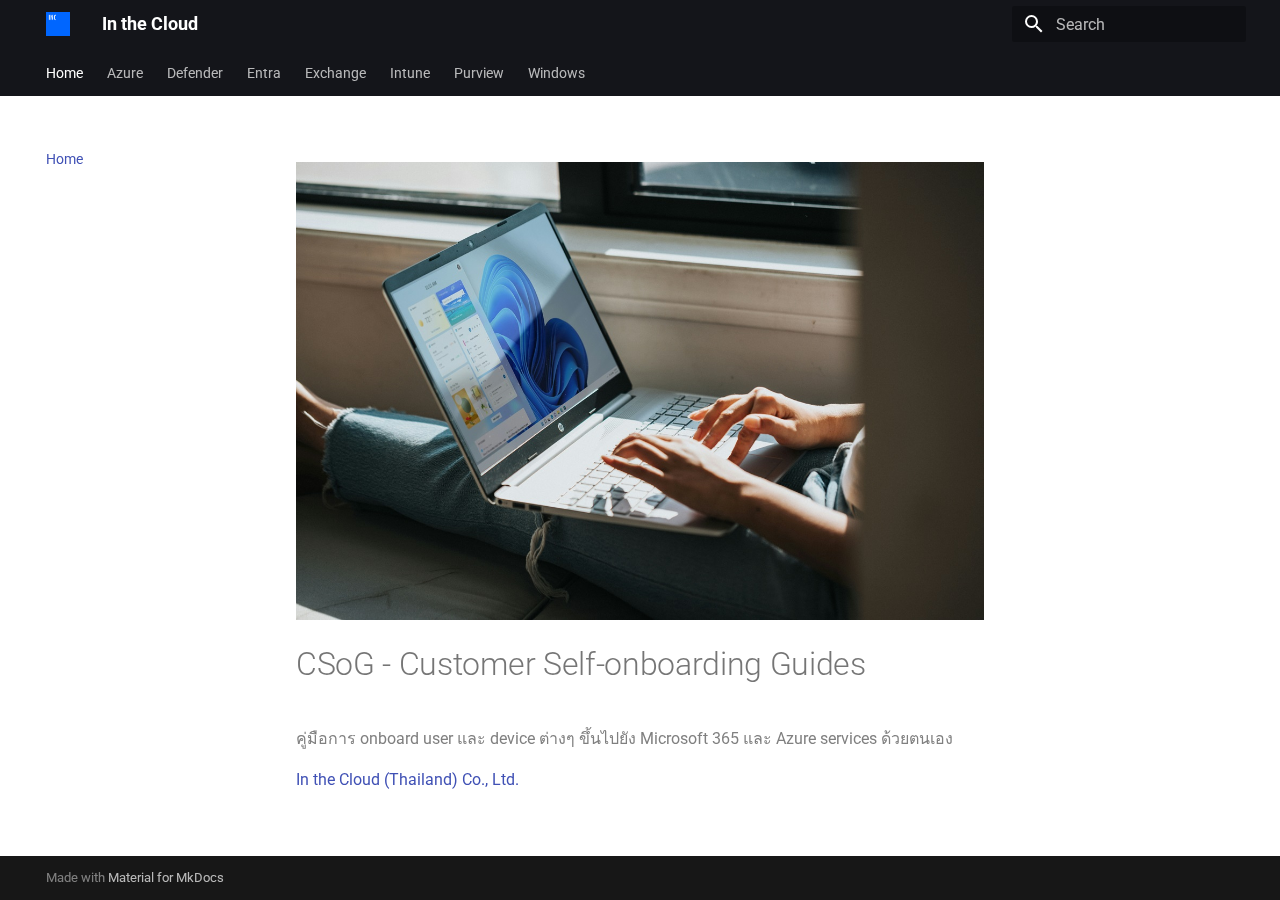
==== commit 20dbc6c1: "Deployed  with MkDocs version: 1.6.0" ====
--- a/index.html
+++ b/index.html
@@ -63,7 +63,7 @@
     
     
     
-    <body dir="ltr" data-md-color-scheme="default" data-md-color-primary="white" data-md-color-accent="indigo">
+    <body dir="ltr" data-md-color-scheme="default" data-md-color-primary="black" data-md-color-accent="indigo">
   
     
     <input class="md-toggle" data-md-toggle="drawer" type="checkbox" id="__drawer" autocomplete="off">
--- a/stylesheets/extra.css
+++ b/stylesheets/extra.css
@@ -25,6 +25,7 @@
 }
 }
 
+/*
 .md-header--shadow {
   box-shadow: 0 0 .2rem #ffffffff, 0 .2rem .4rem #ffff;
   transition: transform .25s cubic-bezier(.1,.7,.1,1), box-shadow .25s;
@@ -36,4 +37,4 @@
   --md-footer-fg-color--lighter: #526cfe;
   --md-footer-bg-color: #ffff;
   --md-footer-bg-color--dark: #ffff;
-}+}*/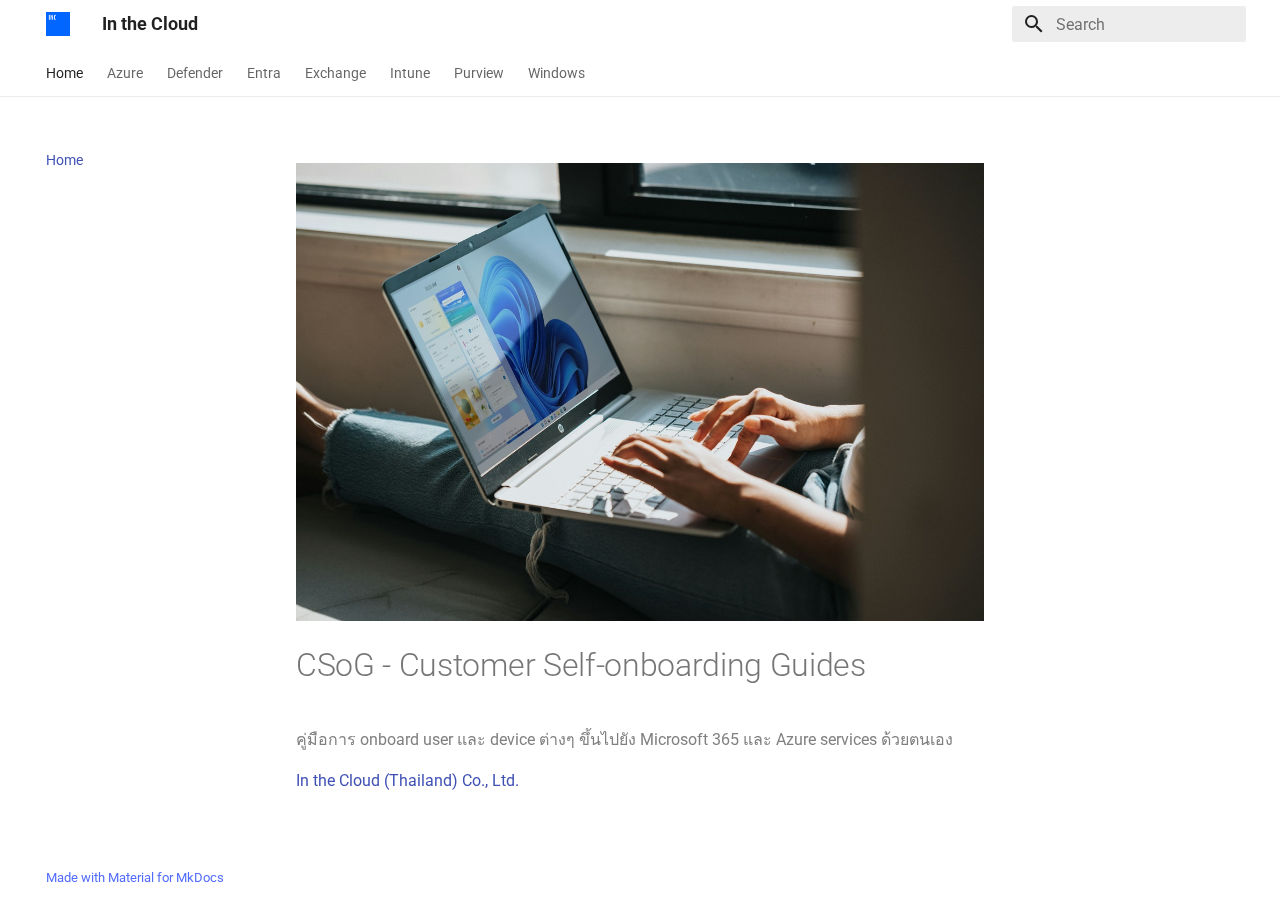
==== commit b7d04d02: "Deployed  with MkDocs version: 1.6.0" ====
--- a/index.html
+++ b/index.html
@@ -63,7 +63,7 @@
     
     
     
-    <body dir="ltr" data-md-color-scheme="default" data-md-color-primary="black" data-md-color-accent="indigo">
+    <body dir="ltr" data-md-color-scheme="default" data-md-color-primary="white" data-md-color-accent="indigo">
   
     
     <input class="md-toggle" data-md-toggle="drawer" type="checkbox" id="__drawer" autocomplete="off">
--- a/stylesheets/extra.css
+++ b/stylesheets/extra.css
@@ -25,7 +25,6 @@
 }
 }
 
-/*
 .md-header--shadow {
   box-shadow: 0 0 .2rem #ffffffff, 0 .2rem .4rem #ffff;
   transition: transform .25s cubic-bezier(.1,.7,.1,1), box-shadow .25s;
@@ -37,4 +36,4 @@
   --md-footer-fg-color--lighter: #526cfe;
   --md-footer-bg-color: #ffff;
   --md-footer-bg-color--dark: #ffff;
-}*/+}